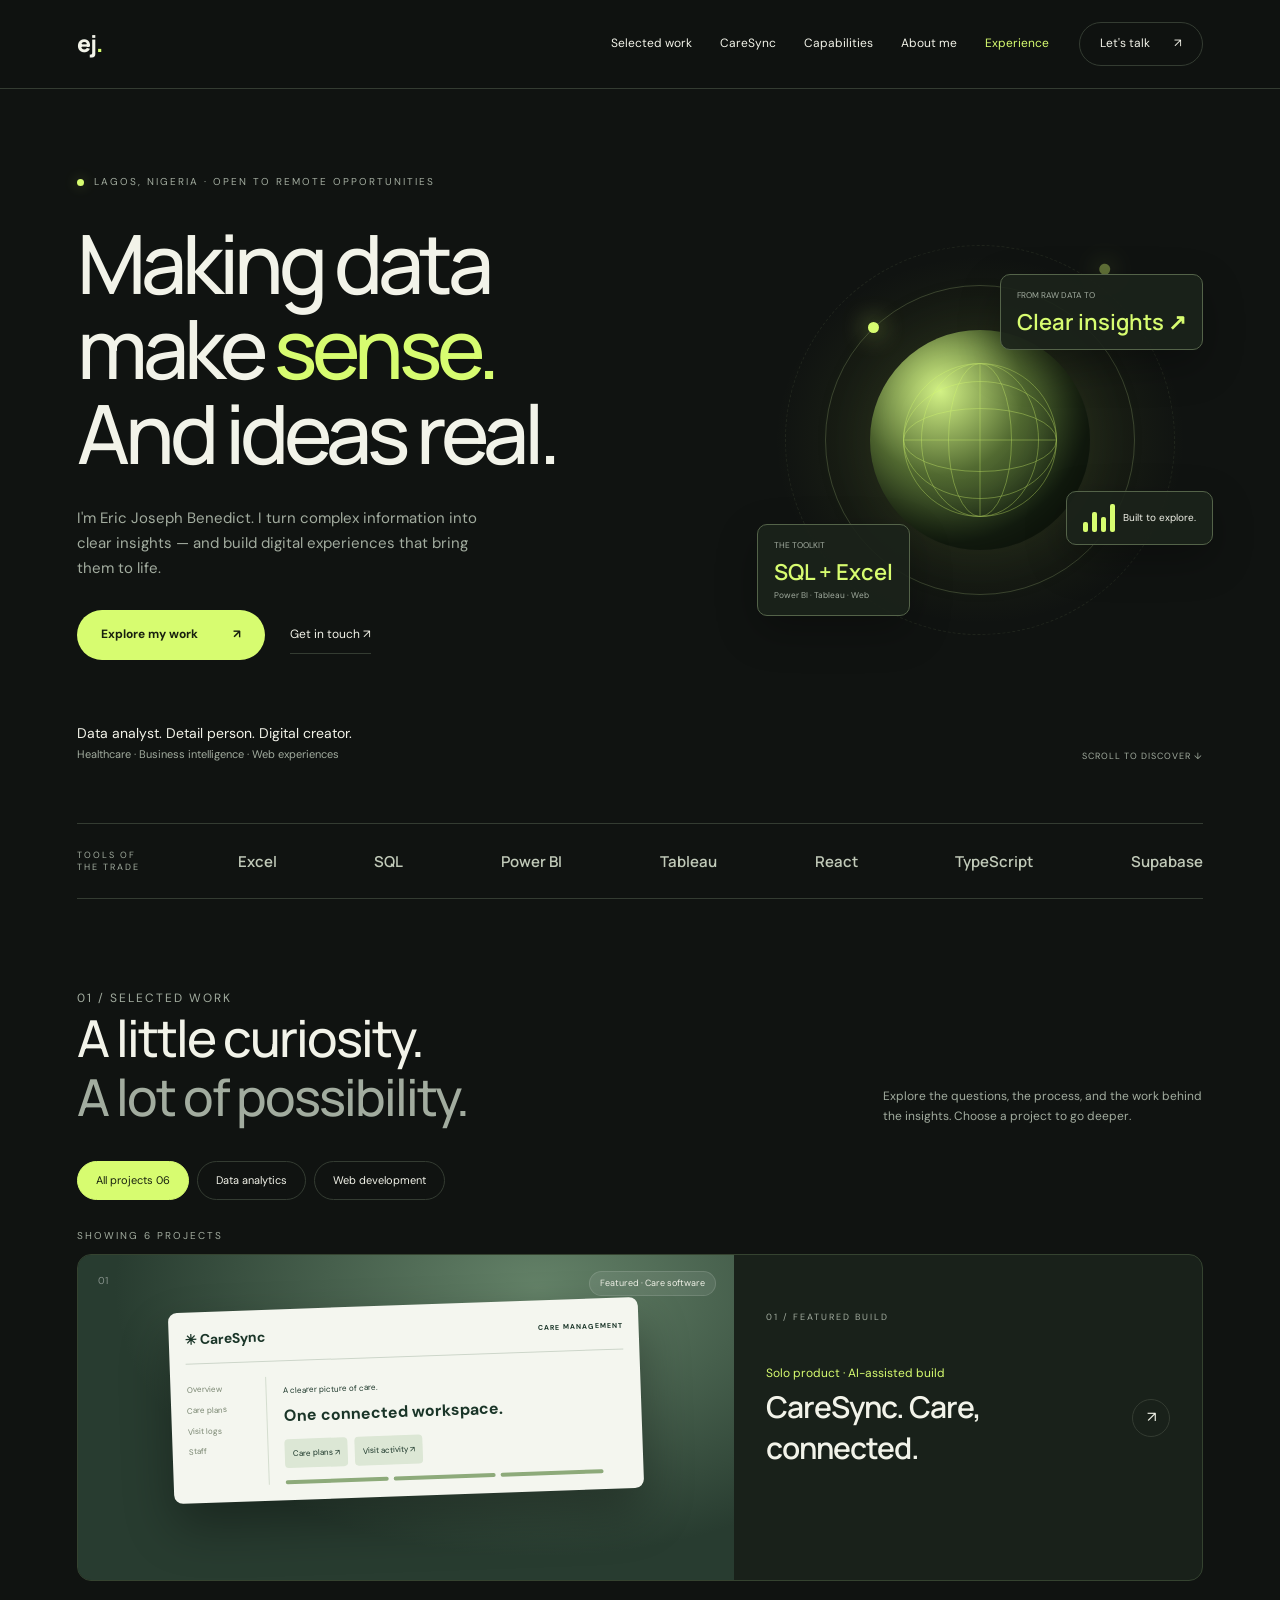
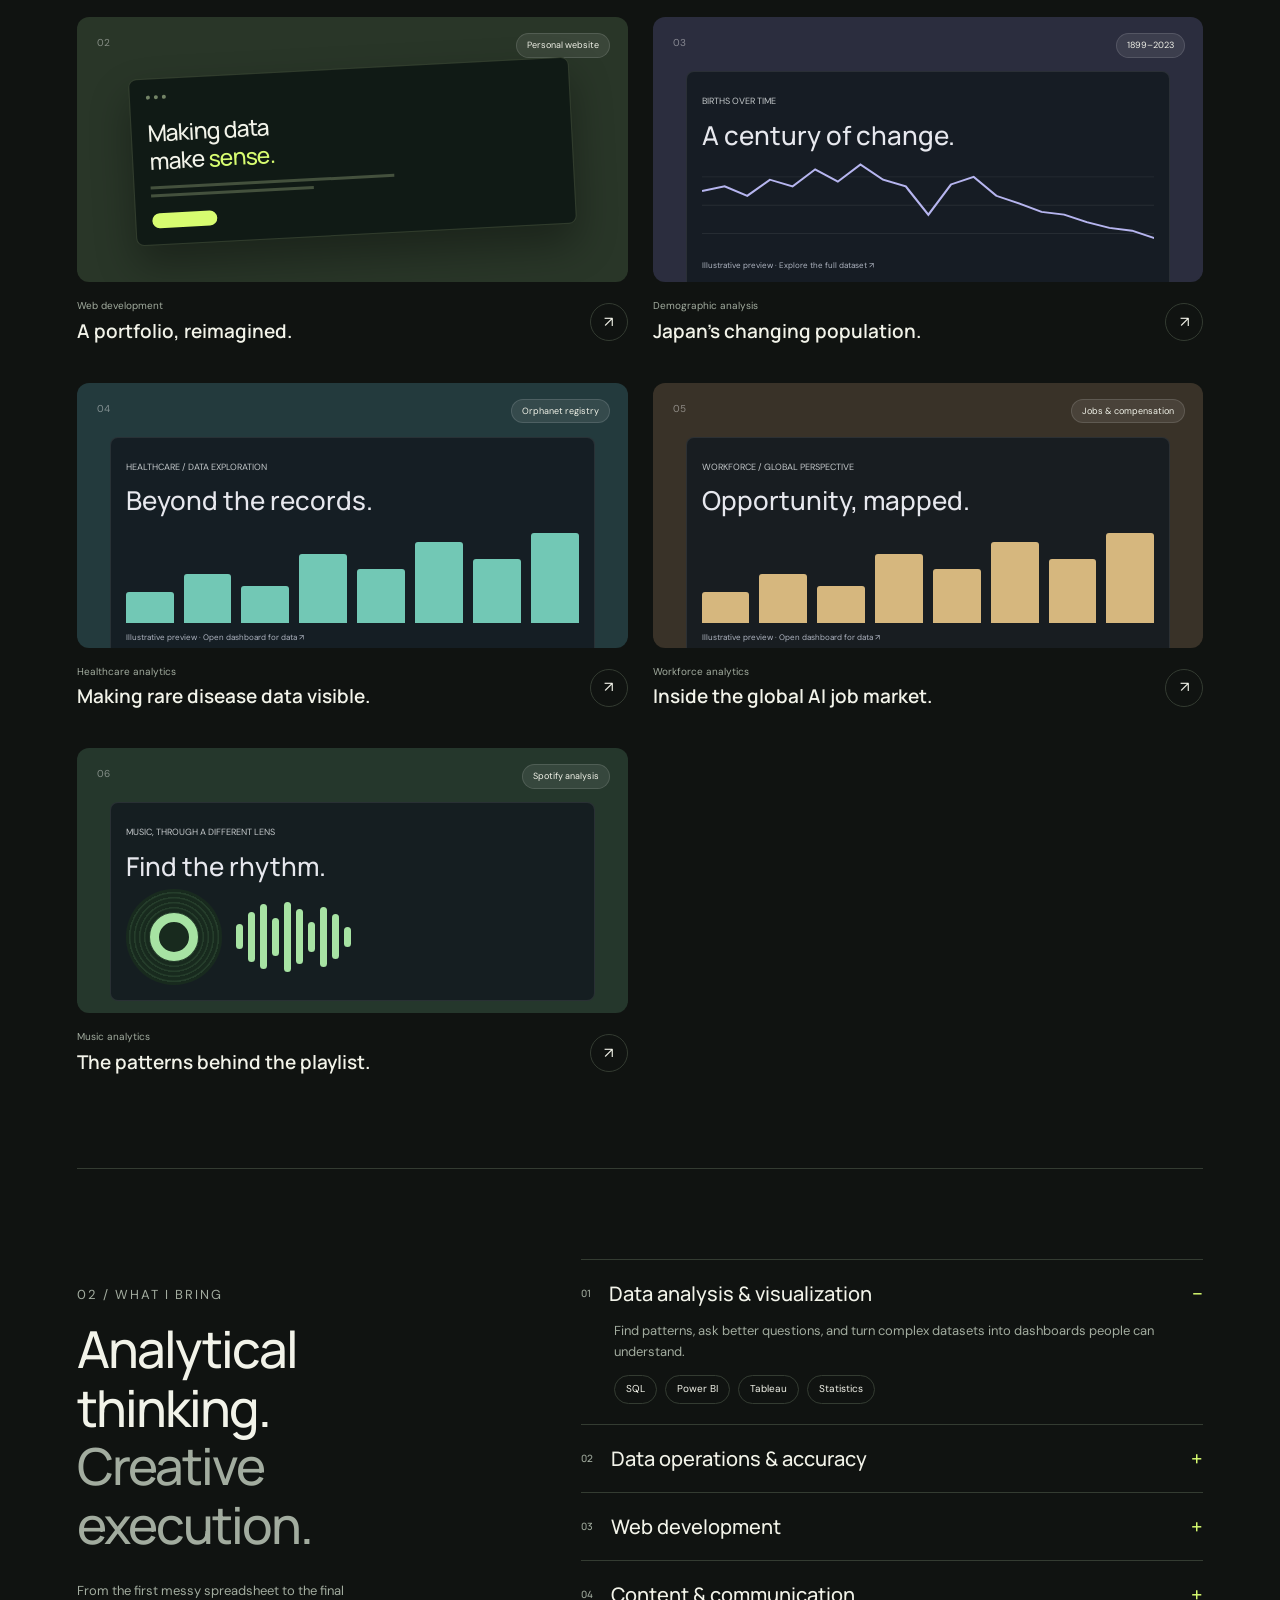
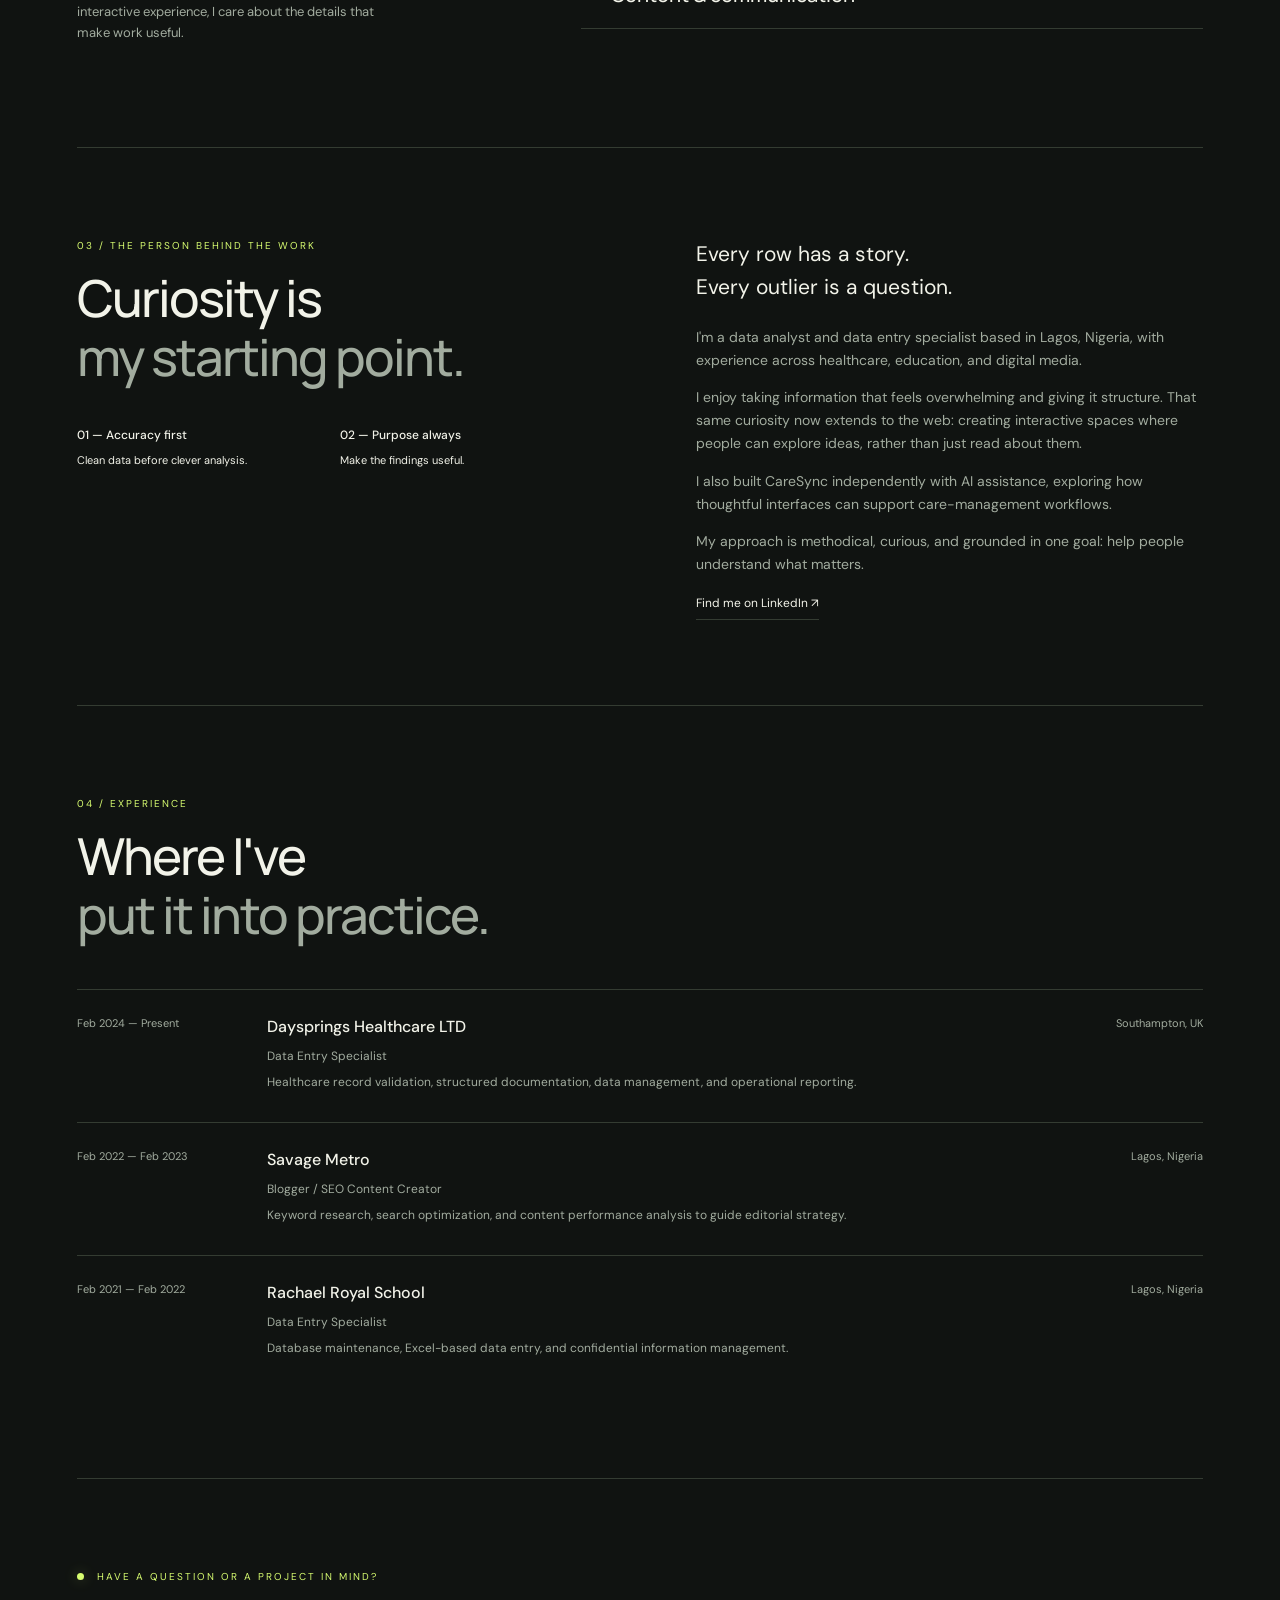
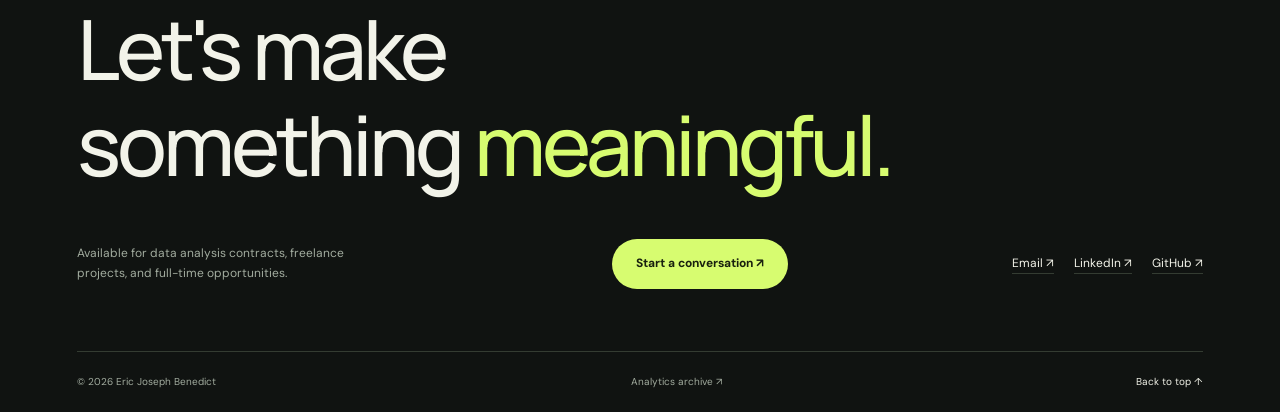
==== index.html @ 1c8a9990 "Clarify CareSync agency organization purpose and expand development skills" ====
<!doctype html>
<html lang="en"><head><meta charset="utf-8"><meta name="viewport" content="width=device-width,initial-scale=1">
<meta name="description" content="Eric Joseph Benedict — Data analyst, data entry specialist and web creator in Lagos. Explore interactive analytics projects and digital experiences.">
<meta name="theme-color" content="#101311"><title>Eric Joseph Benedict — Data & Digital Experiences</title>
<link rel="stylesheet" href="portfolio.css"></head>
<body><a class="skip" href="#main">Skip to content</a><header><nav class="wrap"><a class="brand" href="#home" aria-label="Eric Joseph home">ej<span>.</span></a><button class="menu" aria-expanded="false" aria-controls="navigation">Menu</button><div class="navlinks" id="navigation"><a href="#work">Selected work</a><a href="caresync.html">CareSync</a><a href="#skills">Capabilities</a><a href="#about">About me</a><a href="#experience">Experience</a></div><a class="pill navcontact" href="#contact">Let's talk <span>↗</span></a></nav></header>
<main id="main"><div class="wrap">
<div class="hero" id="home"><div class="eyebrow"><span class="dot"></span> Lagos, Nigeria · Open to remote opportunities</div><div class="herogrid"><div><h1>Making data<br>make <em>sense.</em><br>And ideas real.</h1><p class="intro">I'm Eric Joseph Benedict. I turn complex information into clear insights — and build digital experiences that bring them to life.</p><div class="actions"><a class="primary" href="#work">Explore my work <span>↗</span></a><a class="textlink" href="#contact">Get in touch ↗</a></div></div><div class="visual" role="img" aria-label="An orbiting data globe surrounded by analytics and web development cards"><div class="orbit"></div><div class="orbit two"></div><div class="orb"><svg viewBox="0 0 200 200" fill="none" stroke="#d7fc70" stroke-width=".6"><ellipse cx="100" cy="100" rx="85" ry="35"/><ellipse cx="100" cy="100" rx="85" ry="65"/><ellipse cx="100" cy="100" rx="35" ry="85"/><ellipse cx="100" cy="100" rx="65" ry="85"/><circle cx="100" cy="100" r="85"/><path d="M15 100h170M100 15v170"/></svg></div><div class="float one"><small>FROM RAW DATA TO</small><strong>Clear insights ↗</strong></div><div class="float two"><small>THE TOOLKIT</small><strong>SQL + Excel</strong><small>Power BI · Tableau · Web</small></div><div class="float three"><div class="spark"><i style="height:10px"></i><i style="height:20px"></i><i style="height:15px"></i><i style="height:28px"></i></div>Built to explore.</div></div></div><div class="herobottom"><div><span class="person">Data analyst. Detail person. Digital creator.</span>Healthcare · Business intelligence · Web experiences</div><a class="scrollcue" href="#work">Scroll to discover ↓</a></div></div>
<div class="toolstrip"><small>TOOLS OF<br>THE TRADE</small><span>Excel</span><span>SQL</span><span>Power BI</span><span>Tableau</span><span>React</span><span>TypeScript</span><span>Supabase</span></div>
<section id="work"><div class="sectionhead"><div><p class="label">01 / Selected work</p><h2>A little curiosity.<br><span>A lot of possibility.</span></h2></div><p>Explore the questions, the process, and the work behind the insights. Choose a project to go deeper.</p></div><div class="filters" role="group" aria-label="Filter projects"><button class="filter" aria-pressed="true" data-filter="all">All projects <span>06</span></button><button class="filter" aria-pressed="false" data-filter="analytics">Data analytics</button><button class="filter" aria-pressed="false" data-filter="web">Web development</button></div><p id="resultcount" class="eyebrow" aria-live="polite">Showing 6 projects</p><div class="projects" id="projects"></div></section>
<section id="skills"><div class="skillsgrid"><div class="skillsintro"><p class="label">02 / What I bring</p><h2>Analytical thinking.<br><span>Creative execution.</span></h2><p>From the first messy spreadsheet to the final interactive experience, I care about the details that make work useful.</p></div><div class="skillslist"><details open><summary><span class="num">01</span> Data analysis & visualization</summary><p>Find patterns, ask better questions, and turn complex datasets into dashboards people can understand.</p><div class="tags"><span>SQL</span><span>Power BI</span><span>Tableau</span><span>Statistics</span></div></details><details><summary><span class="num">02</span> Data operations & accuracy</summary><p>Structured data entry, cleaning, validation, and documentation for reliable reporting and easier retrieval.</p><div class="tags"><span>Excel</span><span>Pivot tables</span><span>Data validation</span><span>Healthcare records</span></div></details><details><summary><span class="num">03</span> Web development</summary><p>Build responsive interfaces and multi-page web experiences. CareSync is a website I built independently with AI assistance to help care agencies organize their operations. Its source demonstrates React and TypeScript interfaces, reusable components, application routing, Supabase integration, authentication, and forms.</p><div class="tags"><span>HTML</span><span>CSS</span><span>JavaScript</span><span>GitHub</span><span>Responsive design</span><span>React</span><span>TypeScript</span><span>Tailwind CSS</span><span>Supabase integration</span><span>Authentication</span><span>React Router</span><span>shadcn/ui</span><span>Forms & validation</span><span>Vite</span><span>AI-assisted development</span></div></details><details><summary><span class="num">04</span> Content & communication</summary><p>Explain findings clearly, organize reports, and use search and content performance data to inform editorial decisions.</p><div class="tags"><span>Report writing</span><span>SEO</span><span>Content analytics</span></div></details></div></div></section>
<section id="about"><div class="aboutgrid"><div><p class="label">03 / The person behind the work</p><h2>Curiosity is<br><span>my starting point.</span></h2><div class="values"><div><b>01 — Accuracy first</b><p>Clean data before clever analysis.</p></div><div><b>02 — Purpose always</b><p>Make the findings useful.</p></div></div></div><div class="aboutcopy"><p>Every row has a story.<br>Every outlier is a question.</p><p>I'm a data analyst and data entry specialist based in Lagos, Nigeria, with experience across healthcare, education, and digital media.</p><p>I enjoy taking information that feels overwhelming and giving it structure. That same curiosity now extends to the web: creating interactive spaces where people can explore ideas, rather than just read about them.</p><p>I also built CareSync independently with AI assistance, exploring how thoughtful interfaces can support care-management workflows.</p><p>My approach is methodical, curious, and grounded in one goal: help people understand what matters.</p><a class="textlink" href="https://linkedin.com/in/eric-joseph-190482276/" target="_blank" rel="noopener noreferrer">Find me on LinkedIn ↗</a></div></div></section>
<section id="experience"><p class="label">04 / Experience</p><h2>Where I've<br><span>put it into practice.</span></h2><div class="timeline"><article class="job"><time>Feb 2024 — Present</time><div><h3>Daysprings Healthcare LTD</h3><p>Data Entry Specialist</p><p>Healthcare record validation, structured documentation, data management, and operational reporting.</p></div><small>Southampton, UK</small></article><article class="job"><time>Feb 2022 — Feb 2023</time><div><h3>Savage Metro</h3><p>Blogger / SEO Content Creator</p><p>Keyword research, search optimization, and content performance analysis to guide editorial strategy.</p></div><small>Lagos, Nigeria</small></article><article class="job"><time>Feb 2021 — Feb 2022</time><div><h3>Rachael Royal School</h3><p>Data Entry Specialist</p><p>Database maintenance, Excel-based data entry, and confidential information management.</p></div><small>Lagos, Nigeria</small></article></div></section>
<div class="contact" id="contact"><p class="label"><span class="dot" style="display:inline-block;margin-right:8px"></span> Have a question or a project in mind?</p><h2>Let's make<br>something <em>meaningful.</em></h2><div class="contactrow"><p>Available for data analysis contracts, freelance projects, and full-time opportunities.</p><a class="primary" href="mailto:josephkings007@gmail.com">Start a conversation ↗</a><div class="contactlinks"><a href="mailto:josephkings007@gmail.com">Email ↗</a><a href="https://linkedin.com/in/eric-joseph-190482276/" target="_blank" rel="noopener noreferrer">LinkedIn ↗</a><a href="https://github.com/josephkings007-web/Ericjosephportfolioweb" target="_blank" rel="noopener noreferrer">GitHub ↗</a></div></div></div>
<footer><span>© <span id="year">2026</span> Eric Joseph Benedict</span><a href="analytics-archive.html#projects">Analytics archive ↗</a><a class="backtotop" href="#home">Back to top ↑</a></footer></div></main>
<dialog id="case" aria-labelledby="casetitle"><button class="close" aria-label="Close project">×</button><p class="label" id="casecategory"></p><h2 id="casetitle"></h2><p id="casesummary"></p><h3>The question</h3><p id="casequestion"></p><h3>The approach</h3><p id="caseapproach"></p><h3>What to explore</h3><p id="caseinsight"></p><div class="tags" id="casetags" style="padding-left:0"></div><div class="dialogactions"><a class="primary" id="caselink">Explore project ↗</a><button class="pill" id="dismiss" style="background:transparent">Back to projects</button></div></dialog>
<script>
const projects=[
{"id":"caresync","title":"CareSync. Care, connected.","category":"Solo product · AI-assisted build","type":"web","theme":"care","label":"Featured · Care software","url":"caresync.html","tags":["React","TypeScript","Tailwind CSS","Supabase","React Router","AI-assisted development"],"summary":"A website I built independently with AI assistance to help care agencies organize staff, care plans, visits, and records in one place.","question":"How can care agencies organize their daily operations in one clear, connected website?","approach":"Solo ownership of the project, using AI assistance during development. The reviewed app source uses React, TypeScript, Tailwind CSS, Supabase, and routed pages for patients, care plans, visits, staff, incidents, and mileage.","insight":"Explore the dedicated case study for the product idea, interactive workflow illustrations, my role, and the technical skills demonstrated."},
{id:'portfolio',title:'A portfolio, reimagined.',category:'Web development',type:'web',theme:'web',label:'Personal website',url:'https://ericjosephbenedict.com.ng/',tags:['HTML','CSS','JavaScript','GitHub'],summary:'My personal portfolio, designed as an interactive home for data projects and digital work.',question:'How can a portfolio communicate analytical skills while demonstrating the ability to build for the web?',approach:'A responsive interface, filterable project collection, accessible project dialogs, and dedicated analytics pages. Built with native HTML, CSS, and JavaScript.',insight:'Explore the project filters, expandable capabilities, mobile navigation, and the full dashboards linked from each analytics project.'},
{id:'japan',title:"Japan's changing population.",category:'Demographic analysis',type:'analytics',theme:'japan',label:'1899–2023',url:'japanbirthanalysis.html',tags:['Time series','Demographics','Data visualization'],summary:"An exploration of Japan's birth trends across more than a century.",question:'What does a long-term view reveal about the shift from baby booms to declining births?',approach:'Examine historical births, fertility rates, and demographic indicators alongside important historical events.',insight:'Open the original dashboard to explore the long-term patterns and the analysis behind them.'},
{id:'rare',title:'Making rare disease data visible.',category:'Healthcare analytics',type:'analytics',theme:'rare',label:'Orphanet registry',url:'rare_diseases_dashboard.html',tags:['Data quality','Healthcare','Exploratory analysis'],summary:'An investigation of rare disease records and the gaps that affect their usefulness.',question:'How are diseases classified, and where do missing data fields limit the picture?',approach:'Explore inheritance, age of onset, body system classification, and completeness across the existing Orphanet analysis.',insight:'Explore the original dashboard for disease distributions, registry coverage, and data quality findings.'},
{id:'ai',title:'Inside the global AI job market.',category:'Workforce analytics',type:'analytics',theme:'ai',label:'Jobs & compensation',url:'global_ai_jobs_dashboard.html',tags:['Salary analysis','Workforce','Interactive dashboard'],summary:'A look at the relationships between roles, geography, experience, and compensation.',question:'Which factors shape pay and working conditions across the AI workforce?',approach:'Compare compensation and job market indicators by country, role, and experience using the existing project dashboard.',insight:'Explore geographic differences, career progression, and work-life balance in the full analysis.'},
{id:'spotify',title:'The patterns behind the playlist.',category:'Music analytics',type:'analytics',theme:'spotify',label:'Spotify analysis',url:'spotify_analysis.html',tags:['Music data','Exploratory analysis','Visualization'],summary:'An interactive music analysis project exploring the patterns in Spotify data.',question:'What can music data reveal when it becomes an interactive visual story?',approach:'Present music data in an exploratory dashboard, making comparisons and patterns easier to inspect.',insight:'Open the original Spotify analysis to explore the dataset and its visualizations.'}
];
const bars=(color)=>'<div class="barrow">'+[35,55,42,77,60,90,72,100].map(h=>'<i style="height:'+h+'%"></i>').join('')+'</div>';
function art(p){if(p.id==='caresync')return '<div class="caremini"><div class="caremininav">✳ CareSync <span>CARE MANAGEMENT</span></div><div class="careminibody"><div class="careminiside">Overview<br>Care plans<br>Visit logs<br>Staff</div><div><small>A clearer picture of care.</small><h4>One connected workspace.</h4><div class="careministats"><span>Care plans ↗</span><span>Visit activity ↗</span></div><div class="careminibars"><i></i><i></i><i></i></div></div></div></div>';if(p.id==='portfolio')return '<div class="miniwindow"><div class="windowbar"><i></i><i></i><i></i></div><div class="minititle">Making data<br>make <b>sense.</b></div><div class="miniline"></div><div class="miniline" style="width:40%"></div><div class="minibutton"></div></div>';if(p.id==='japan')return '<div class="chartbox"><small>BIRTHS OVER TIME</small><strong>A century of change.</strong><svg viewBox="0 0 400 90" preserveAspectRatio="none" aria-hidden="true"><path d="M0 20H400M0 50H400M0 80H400" stroke="#ffffff12"/><path d="M0 35L20 30L40 40L60 23L80 30L100 12L120 25L140 7L160 23L180 30L200 60L220 28L240 20L260 40L280 48L300 57L320 60L340 68L360 74L380 77L400 85" fill="none" stroke="#b6b5ef" stroke-width="2"/></svg><span class="chartnote">Illustrative preview · Explore the full dataset ↗</span></div>';if(p.id==='spotify')return '<div class="chartbox"><small>MUSIC, THROUGH A DIFFERENT LENS</small><strong>Find the rhythm.</strong><div class="spotgrid"><div class="record"></div><div class="spotbars">'+[25,50,65,38,70,55,30,60,45,20].map(h=>'<i style="height:'+h+'px"></i>').join('')+'</div></div></div>';return '<div class="chartbox"><small>'+ (p.id==='rare'?'HEALTHCARE / DATA EXPLORATION':'WORKFORCE / GLOBAL PERSPECTIVE')+'</small><strong>'+(p.id==='rare'?'Beyond the records.':'Opportunity, mapped.')+'</strong>'+bars()+'<span class="chartnote">Illustrative preview · Open dashboard for data ↗</span></div>';}
const grid=document.querySelector('#projects');
grid.innerHTML=projects.map((p,i)=>'<article class="project reveal" data-type="'+p.type+'"><div class="preview '+p.theme+'" aria-hidden="true"><span class="projectno">0'+(i+1)+'</span><span class="badge">'+p.label+'</span>'+art(p)+'</div><div class="projectmeta"><button class="cardtitle" data-project="'+p.id+'"><p>'+p.category+'</p><h3>'+p.title+'</h3></button><button class="openproject" data-project="'+p.id+'" aria-label="Read about '+p.title+'">↗</button></div></article>').join('');
document.querySelectorAll('[data-filter]').forEach(button=>button.addEventListener('click',()=>{const type=button.dataset.filter;document.querySelectorAll('[data-filter]').forEach(b=>b.setAttribute('aria-pressed',String(b===button)));let count=0;document.querySelectorAll('.project').forEach(card=>{card.hidden=type!=='all'&&card.dataset.type!==type;if(!card.hidden)count++});document.querySelector('#resultcount').textContent='Showing '+count+' project'+(count===1?'':'s');}));
const modal=document.querySelector('#case');let opener;
grid.addEventListener('click',e=>{const b=e.target.closest('[data-project]');if(!b)return;const p=projects.find(p=>p.id===b.dataset.project);opener=b;document.querySelector('#casecategory').textContent=p.category;document.querySelector('#casetitle').textContent=p.title;document.querySelector('#casesummary').textContent=p.summary;document.querySelector('#casequestion').textContent=p.question;document.querySelector('#caseapproach').textContent=p.approach;document.querySelector('#caseinsight').textContent=p.insight;document.querySelector('#casetags').replaceChildren(...p.tags.map(t=>{const s=document.createElement('span');s.textContent=t;return s}));const link=document.querySelector('#caselink');link.href=p.id==='portfolio'?'#home':p.url;link.textContent=p.id==='portfolio'?'Explore this website ↗':(p.id==='caresync'?'Explore CareSync case study ↗':'Open full dashboard ↗');modal.showModal();document.body.style.overflow='hidden';});
function closeModal(){modal.close()}document.querySelector('.close').onclick=closeModal;document.querySelector('#dismiss').onclick=closeModal;document.querySelector('#caselink').addEventListener('click',closeModal);modal.addEventListener('close',()=>{document.body.style.overflow='';opener?.focus()});modal.addEventListener('click',e=>{if(e.target===modal){const r=modal.getBoundingClientRect();if(e.clientX<r.left||e.clientX>r.right||e.clientY<r.top||e.clientY>r.bottom)closeModal()}});
const menu=document.querySelector('.menu'),navigation=document.querySelector('#navigation');menu.addEventListener('click',()=>{const open=menu.getAttribute('aria-expanded')!=='true';menu.setAttribute('aria-expanded',String(open));navigation.classList.toggle('open',open)});navigation.querySelectorAll('a').forEach(a=>a.addEventListener('click',()=>{menu.setAttribute('aria-expanded','false');navigation.classList.remove('open')}));document.addEventListener('keydown',e=>{if(e.key==='Escape'){menu.setAttribute('aria-expanded','false');navigation.classList.remove('open')}});document.querySelector('#year').textContent=new Date().getFullYear();
if('IntersectionObserver' in window){const observer=new IntersectionObserver(entries=>{entries.forEach(entry=>{if(entry.isIntersecting){document.querySelectorAll('.navlinks a').forEach(a=>{if(a.hash==='#'+entry.target.id)a.setAttribute('aria-current','location');else a.removeAttribute('aria-current')})}})},{rootMargin:'-15% 0px -65% 0px'});document.querySelectorAll('section[id]').forEach(s=>observer.observe(s))}
</script></body></html>
---- portfolio.css ----
@import url('https://fonts.googleapis.com/css2?family=DM+Sans:wght@400;500;600;700&family=Manrope:wght@400;500;600;700;800&display=swap');
:root{--bg:#101311;--panel:#191e1a;--ink:#f2f3e9;--muted:#a2ac9f;--line:#343c32;--lime:#d7fc70;--font:Manrope,Arial,sans-serif}
*{box-sizing:border-box}html{scroll-behavior:smooth;scroll-padding-top:100px}body{margin:0;background:var(--bg);color:var(--ink);font:15px/1.65 'DM Sans',Arial,sans-serif}a{color:inherit;text-decoration:none}button{font:inherit;cursor:pointer}button,a,input{outline-offset:5px}a:focus-visible,button:focus-visible{outline:2px solid var(--lime)}button{color:inherit}::selection{background:var(--lime);color:var(--bg)}.wrap{max-width:1360px;margin:auto;padding:0 6%}.skip{position:fixed;top:-80px;left:20px;z-index:99;background:var(--lime);color:#101311;padding:12px}.skip:focus{top:12px}
header{position:sticky;top:0;background:#101311ed;backdrop-filter:blur(16px);border-bottom:1px solid var(--line);z-index:10}nav{height:88px;display:flex;align-items:center;gap:30px}.brand{margin-right:auto;font-family:var(--font);font-weight:800;letter-spacing:-1px;font-size:23px}.brand span{color:var(--lime)}.navlinks{display:flex;gap:28px;font-size:12px}.navlinks a:hover,.navlinks a[aria-current]{color:var(--lime)}.pill{border:1px solid var(--line);border-radius:40px;padding:11px 20px;display:inline-flex;gap:24px;align-items:center;font-size:12px}.pill:hover{border-color:var(--lime)}.menu{display:none;background:transparent;border:1px solid var(--line);padding:8px 14px;border-radius:20px}
.hero{padding:85px 0 60px;position:relative}.eyebrow{font-size:10px;text-transform:uppercase;letter-spacing:2px;color:var(--muted);display:flex;align-items:center;gap:10px}.dot{width:7px;height:7px;background:var(--lime);border-radius:50%;box-shadow:0 0 14px #d7fc7055}.herogrid{display:grid;grid-template-columns:1.4fr 1fr;gap:5%;align-items:center;margin-top:30px}h1{font:500 clamp(56px,6.4vw,92px)/1.04 var(--font);letter-spacing:-5px;margin:0 0 30px}h1 em{color:var(--lime);font-style:normal}.intro{color:var(--muted);max-width:430px;font-size:15px}.actions{display:flex;gap:25px;align-items:center;margin-top:30px}.primary{border:0;background:var(--lime);color:#18200e;border-radius:40px;padding:15px 24px;display:inline-flex;gap:35px;align-items:center;font-size:12px;font-weight:700}.primary:hover{background:#e5ff9c;transform:translateY(-2px)}.textlink{font-size:12px;border-bottom:1px solid var(--line);padding:8px 0}.herobottom{display:flex;justify-content:space-between;align-items:end;margin-top:62px;color:var(--muted);font-size:11px}.person{color:var(--ink);font-size:14px;display:block}.scrollcue{letter-spacing:1px;text-transform:uppercase;font-size:9px}
.visual{position:relative;min-height:400px;display:grid;place-items:center;isolation:isolate}.visual:before{content:"";position:absolute;inset:0;background:radial-gradient(ellipse,#8caa4130,transparent 65%);z-index:-1}.orbit{width:310px;height:310px;border:1px solid #c8e49c35;border-radius:50%;position:absolute}.orbit:after{content:"";width:11px;height:11px;background:var(--lime);position:absolute;left:42px;top:36px;border-radius:50%;box-shadow:0 0 25px var(--lime)}.orbit.two{width:390px;height:390px;transform:rotate(80deg);border-style:dashed;opacity:.4}.orb{width:220px;height:220px;border-radius:50%;background:radial-gradient(circle at 32% 28%,#d2f185,#526a31 38%,#1c2a17 70%);box-shadow:inset -20px -20px 40px #0008,0 0 70px #9db95b15;display:grid;place-items:center;overflow:hidden}.orb svg{width:180px;opacity:.65}.float{position:absolute;border:1px solid #546349;background:#1b231ae8;padding:12px 16px;border-radius:10px;font-size:10px;box-shadow:0 15px 40px #0004}.float strong{display:block;color:var(--lime);font:600 22px var(--font);margin-top:3px}.float.one{top:34px;right:0}.float.two{bottom:24px;left:0}.float.three{bottom:95px;right:-10px;display:flex;align-items:center;gap:8px}.float small{color:var(--muted)}.spark{height:28px;display:flex;align-items:end;gap:4px}.spark i{width:5px;background:var(--lime);border-radius:2px}
.toolstrip{border-block:1px solid var(--line);display:flex;flex-wrap:wrap;align-items:center;justify-content:space-between;gap:20px;padding:25px 0;color:#c1cab9;font:600 15px var(--font)}.toolstrip small{font:9px 'DM Sans',sans-serif;letter-spacing:2px;color:var(--muted);max-width:100px}
section{padding:90px 0;border-bottom:1px solid var(--line)}.sectionhead{display:flex;align-items:end;justify-content:space-between;gap:20px;margin-bottom:35px}.label{font-size:10px;letter-spacing:2px;color:var(--lime);text-transform:uppercase;margin:0 0 15px}h2{font:500 clamp(32px,4vw,51px)/1.15 var(--font);letter-spacing:-2px;margin:0}h2 span{color:var(--muted)}.sectionhead p{max-width:320px;font-size:12px;color:var(--muted);margin-bottom:0}.filters{display:flex;gap:8px;flex-wrap:wrap;margin-bottom:28px}.filter{background:transparent;border:1px solid var(--line);border-radius:24px;padding:9px 18px;font-size:11px}.filter[aria-pressed=true]{background:var(--lime);color:#19220f;border-color:var(--lime)}.projects{display:grid;grid-template-columns:1fr 1fr;gap:36px 25px}.project[hidden]{display:none}.preview{height:265px;position:relative;border-radius:12px;overflow:hidden;padding:25px;transition:transform .35s;background:#222d23}.project:hover .preview{transform:translateY(-5px)}.preview .projectno{position:absolute;top:18px;left:20px;color:#ffffff70;font-size:10px}.preview .badge{position:absolute;top:16px;right:18px;font-size:9px;background:#ffffff15;border:1px solid #ffffff20;padding:4px 10px;border-radius:20px}.projectmeta{display:flex;justify-content:space-between;align-items:center;margin-top:16px;gap:12px}.projectmeta h3{font:600 19px var(--font);margin:3px 0}.projectmeta p{color:var(--muted);font-size:10px;margin:0}.openproject{border:1px solid var(--line);background:transparent;border-radius:50%;height:38px;width:38px;flex-shrink:0}.openproject:hover{background:var(--lime);color:#101311}.cardtitle{background:transparent;border:0;text-align:left;padding:0}.miniwindow{margin:26px auto 0;width:88%;background:#101a15;border:1px solid #72805d55;border-radius:8px;padding:16px;box-shadow:0 20px 40px #0005;transform:rotate(-3deg)}.windowbar{display:flex;gap:4px;margin-bottom:20px}.windowbar i{width:4px;height:4px;background:#738466;border-radius:50%}.minititle{font:500 23px/1.2 var(--font);letter-spacing:-1px;margin:0 0 12px}.minititle b{color:var(--lime);font-weight:500}.miniline{width:60%;height:3px;background:#44513d;margin-bottom:5px}.minibutton{background:var(--lime);width:65px;height:15px;border-radius:20px;margin-top:16px}.web{background:#293628}.japan{background:#2b2d3e}.rare{background:#233a3d}.ai{background:#393228}.spotify{background:#25372c}.chartbox{background:#131a20d9;margin:29px 8px 0;padding:15px;border:1px solid #ffffff15;border-radius:8px}.chartbox small{color:#c2c7c9;font-size:9px}.chartbox strong{display:block;font:500 26px var(--font);margin:5px 0;color:#e7e8ee}.chartbox svg{width:100%;height:85px}.chartnote{font-size:8px;color:#aeb4c0}.barrow{display:flex;gap:10px;align-items:end;height:90px;margin-top:15px}.barrow i{background:#a7b8ff;width:100%;border-radius:3px 3px 0 0}.rare .barrow i{background:#72c8b5}.ai .barrow i{background:#d6b77e}.spotgrid{display:flex;gap:14px;align-items:center}.record{width:96px;height:96px;border-radius:50%;background:repeating-radial-gradient(#182a1e 0 3px,#253d2b 4px 5px);display:grid;place-items:center;flex-shrink:0}.record:after{content:"";width:30px;height:30px;border:9px solid #a7e3a3;border-radius:50%;background:#182a1e}.spotbars{display:flex;gap:5px;height:70px;align-items:center}.spotbars i{width:7px;background:#a7e3a3;border-radius:4px}
.skillsgrid{display:grid;grid-template-columns:1fr 1.5fr;gap:8%}.skillsintro p{color:var(--muted);font-size:13px;max-width:320px;margin-top:25px}.skillslist details{border-bottom:1px solid var(--line);padding:20px 0}.skillslist details:first-child{border-top:1px solid var(--line)}summary{cursor:pointer;list-style:none;display:flex;align-items:center;gap:18px;font:500 20px var(--font)}summary::-webkit-details-marker{display:none}summary .num{font-size:10px;color:var(--muted)}summary:after{content:"+";margin-left:auto;color:var(--lime)}details[open] summary:after{content:"−"}.skillslist p{color:var(--muted);font-size:13px;padding-left:33px}.tags{display:flex;flex-wrap:wrap;gap:8px;padding-left:33px}.tags span{font-size:10px;border:1px solid var(--line);border-radius:20px;padding:5px 11px}
.aboutgrid{display:grid;grid-template-columns:1fr 1fr;gap:10%}.aboutcopy p{color:var(--muted);font-size:14px}.aboutcopy p:first-child{font-size:21px;color:var(--ink);line-height:1.6;margin-top:0}.values{display:grid;grid-template-columns:1fr 1fr;gap:20px;margin-top:35px}.values b{font-size:12px;font-weight:500}.values p{font-size:11px;margin-top:5px}.timeline{margin-top:45px} .job{display:grid;grid-template-columns:170px 1fr auto;gap:20px;padding:24px 0;border-top:1px solid var(--line)}.job time,.job small{font-size:11px;color:var(--muted)}.job h3{font-size:16px;font-weight:500;margin:0}.job p{font-size:12px;color:var(--muted);margin:6px 0}.contact{padding:90px 0 55px}.contact h2{font-size:clamp(45px,6.5vw,85px);max-width:900px;letter-spacing:-4px}.contact h2 em{color:var(--lime);font-style:normal}.contactrow{display:flex;justify-content:space-between;align-items:center;margin-top:40px;gap:25px;flex-wrap:wrap}.contactrow p{font-size:12px;color:var(--muted);max-width:310px}.contactlinks{display:flex;gap:20px;font-size:12px}.contactlinks a{border-bottom:1px solid var(--line)}footer{border-top:1px solid var(--line);padding:22px 0;display:flex;justify-content:space-between;font-size:10px;color:var(--muted)}.backtotop{color:var(--ink)}dialog{background:#191e1a;color:var(--ink);border:1px solid var(--line);border-radius:18px;max-width:700px;width:calc(100% - 32px);padding:40px;max-height:85vh;overflow:auto}dialog::backdrop{background:#000b;backdrop-filter:blur(8px)}.close{float:right;background:transparent;border:1px solid var(--line);border-radius:50%;width:34px;height:34px}dialog h2{font-size:34px;margin-top:25px}dialog p{color:var(--muted)}dialog h3{font-size:13px;color:var(--lime);margin-top:25px}.dialogactions{display:flex;gap:20px;align-items:center;flex-wrap:wrap;margin-top:30px}.reveal{animation:appear .6s ease-out both}@keyframes appear{from{opacity:0;transform:translateY(18px)}to{opacity:1;transform:none}}
@media(min-width:1000px){.visual{animation:appear 1s ease-out}.orbit{animation:spin 40s linear infinite}.orbit.two{animation-direction:reverse;animation-duration:60s}@keyframes spin{to{transform:rotate(360deg)}}}
@media(max-width:900px){h1{letter-spacing:-3px}.visual{transform:scale(.85);margin-inline:-30px}.navlinks{gap:15px}.navlinks a{font-size:10px}.job{grid-template-columns:140px 1fr}.job small{display:none}.skillsgrid{gap:5%}.contact h2{letter-spacing:-2px}}
@media(max-width:650px){.wrap{padding:0 6%}nav{height:72px;gap:14px}.menu{display:block}.navcontact{display:none}.navlinks{display:none;position:absolute;top:72px;left:0;right:0;background:#191e1a;border-bottom:1px solid var(--line);padding:25px 6%;flex-direction:column}.navlinks.open{display:flex}.navlinks a{font-size:14px}.hero{padding-top:45px}.herogrid{grid-template-columns:1fr}.visual{min-height:340px;transform:scale(.85);margin:15px 0 -15px}.float.one{right:5px}.float.three{right:0}h1{font-size:58px;letter-spacing:-3px}.intro{font-size:14px}.herobottom{margin-top:25px}.scrollcue{display:none}.toolstrip{justify-content:flex-start;gap:20px;font-size:13px}.toolstrip small{width:100%;max-width:none}section{padding:60px 0}.sectionhead{display:block}.sectionhead p{margin-top:20px}.projects,.skillsgrid,.aboutgrid{grid-template-columns:1fr}.preview{height:250px}.skillslist{margin-top:30px}.aboutcopy{margin-top:30px}.job{grid-template-columns:1fr;gap:8px}.contact{padding:60px 0 40px}.contact h2{font-size:49px}.contactlinks{flex-wrap:wrap}footer{font-size:9px;gap:15px}dialog{padding:25px}.hero .eyebrow{font-size:8px;letter-spacing:1.5px}}
@media(prefers-reduced-motion:reduce){*,*:before,*:after{animation:none!important;transition:none!important;scroll-behavior:auto!important}}

.care{background:radial-gradient(ellipse at 70% 10%,#648268,#283c30 65%)}.caremini{background:#f4f6ef;color:#1a3528;border-radius:9px;margin:25px auto 0;max-width:470px;transform:rotate(-2deg);box-shadow:0 24px 50px #0005;padding:16px}.caremininav{font-weight:700;font-size:14px;border-bottom:1px solid #cdd6ca;padding-bottom:12px}.caremininav span{float:right;font-size:7px;letter-spacing:1px;margin-top:6px}.careminibody{display:grid;grid-template-columns:80px 1fr;gap:16px;margin-top:15px}.careminiside{font-size:8px;line-height:2.6;color:#788570;border-right:1px solid #d4ddcf}.careminibody small{font-size:8px}.careminibody h4{font-size:16px;line-height:1.2;margin:5px 0 14px}.careministats{display:flex;gap:7px;font-size:8px}.careministats span{background:#dce7d5;padding:8px;border-radius:4px}.careminibars{display:flex;gap:5px;margin-top:12px}.careminibars i{height:4px;background:#8daa7a;width:30%;border-radius:3px}.project[data-type=web]:first-child{grid-column:1/-1;display:grid;grid-template-columns:1.4fr 1fr;background:#19211a;border:1px solid #354330;border-radius:14px;overflow:hidden;align-items:center}.project[data-type=web]:first-child[hidden]{display:none}.project:first-child .preview{height:325px;border-radius:0}.project:first-child .projectmeta{padding:32px;margin:0}.project:first-child .projectmeta h3{font-size:30px;letter-spacing:-1px}.project:first-child .projectmeta p{font-size:12px;color:var(--lime)}.project:first-child .projectmeta:before{content:'01 / FEATURED BUILD';position:absolute;font-size:9px;letter-spacing:2px;color:var(--muted);transform:translateY(-100px)}.preview{transition:transform .4s,box-shadow .4s}.project:hover .preview{box-shadow:0 15px 40px #0003}.primary,.pill,.openproject{transition:background .2s,transform .2s,border-color .2s}@media(max-width:650px){.project[data-type=web]:first-child{grid-template-columns:1fr}.project:first-child .preview{height:265px}.project:first-child .projectmeta{padding:25px}.project:first-child .projectmeta:before{display:none}.project:first-child .projectmeta h3{font-size:24px}.navlinks{gap:10px}}
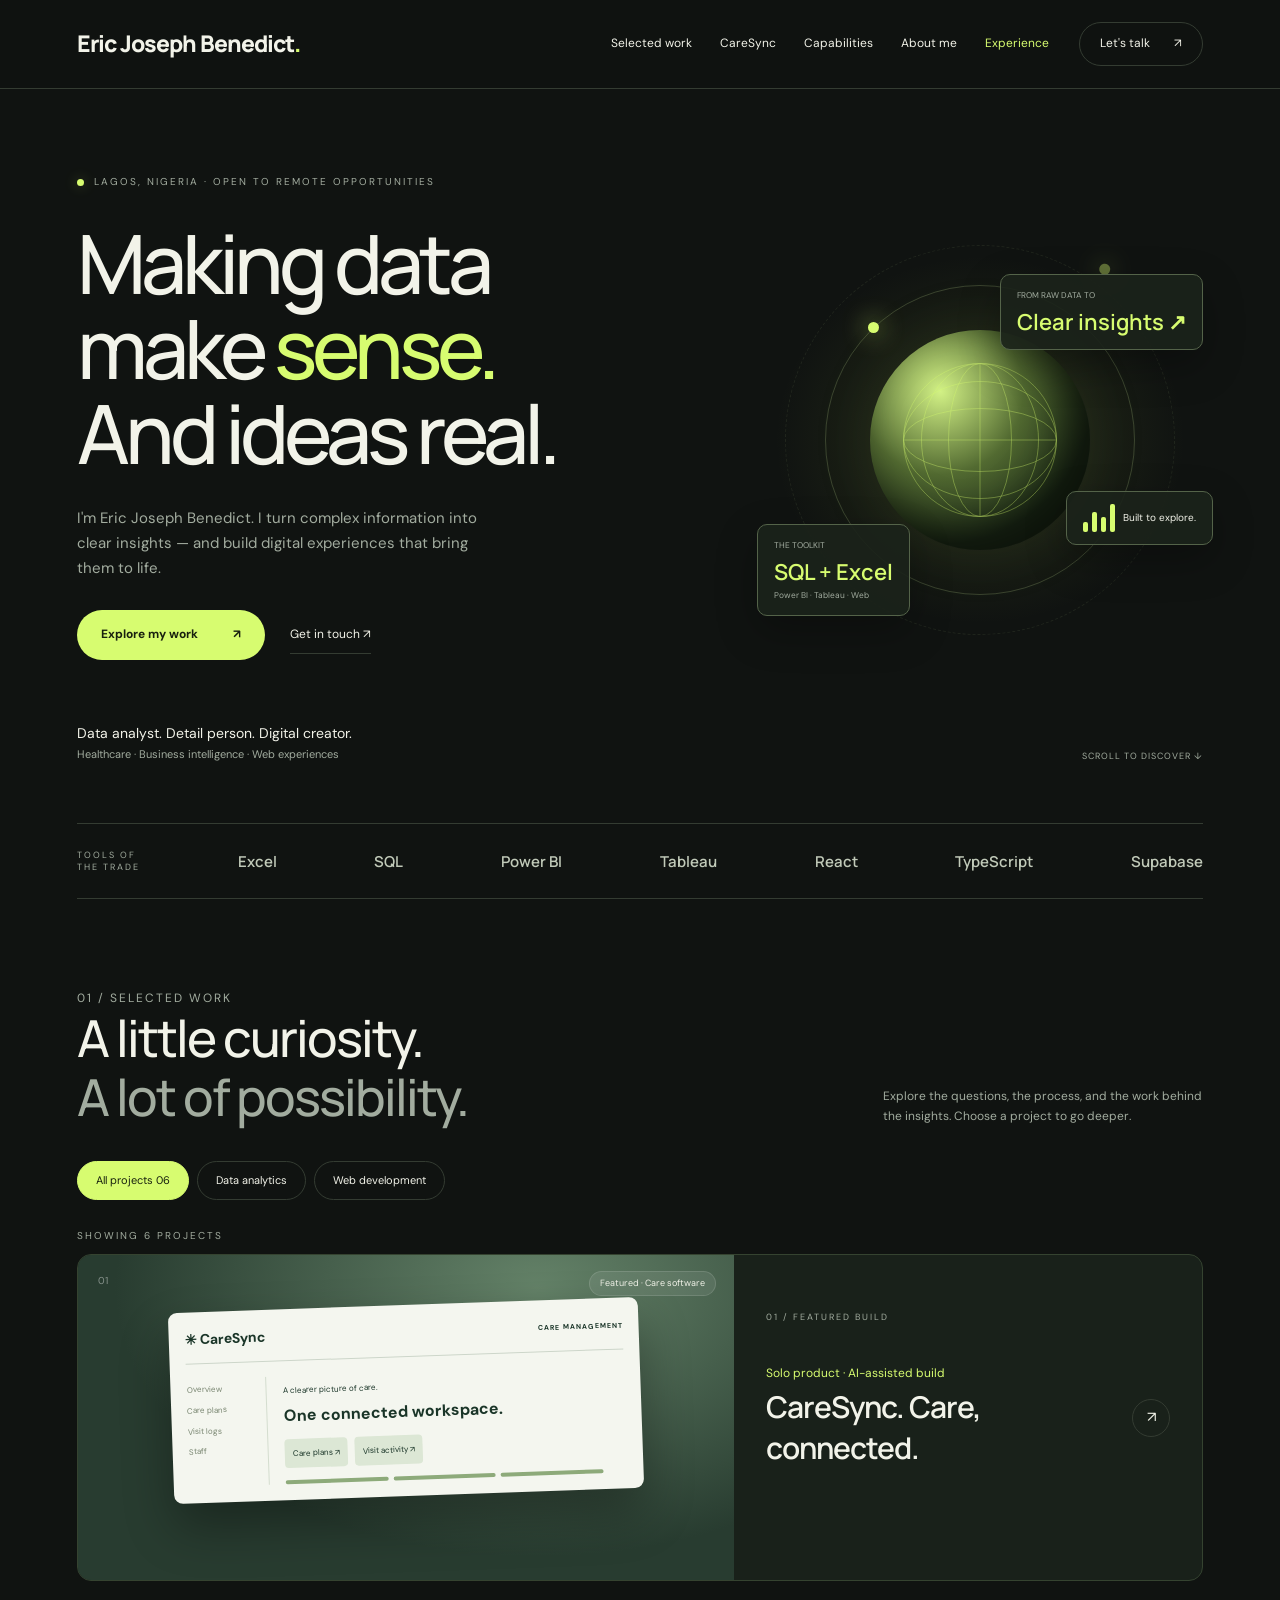
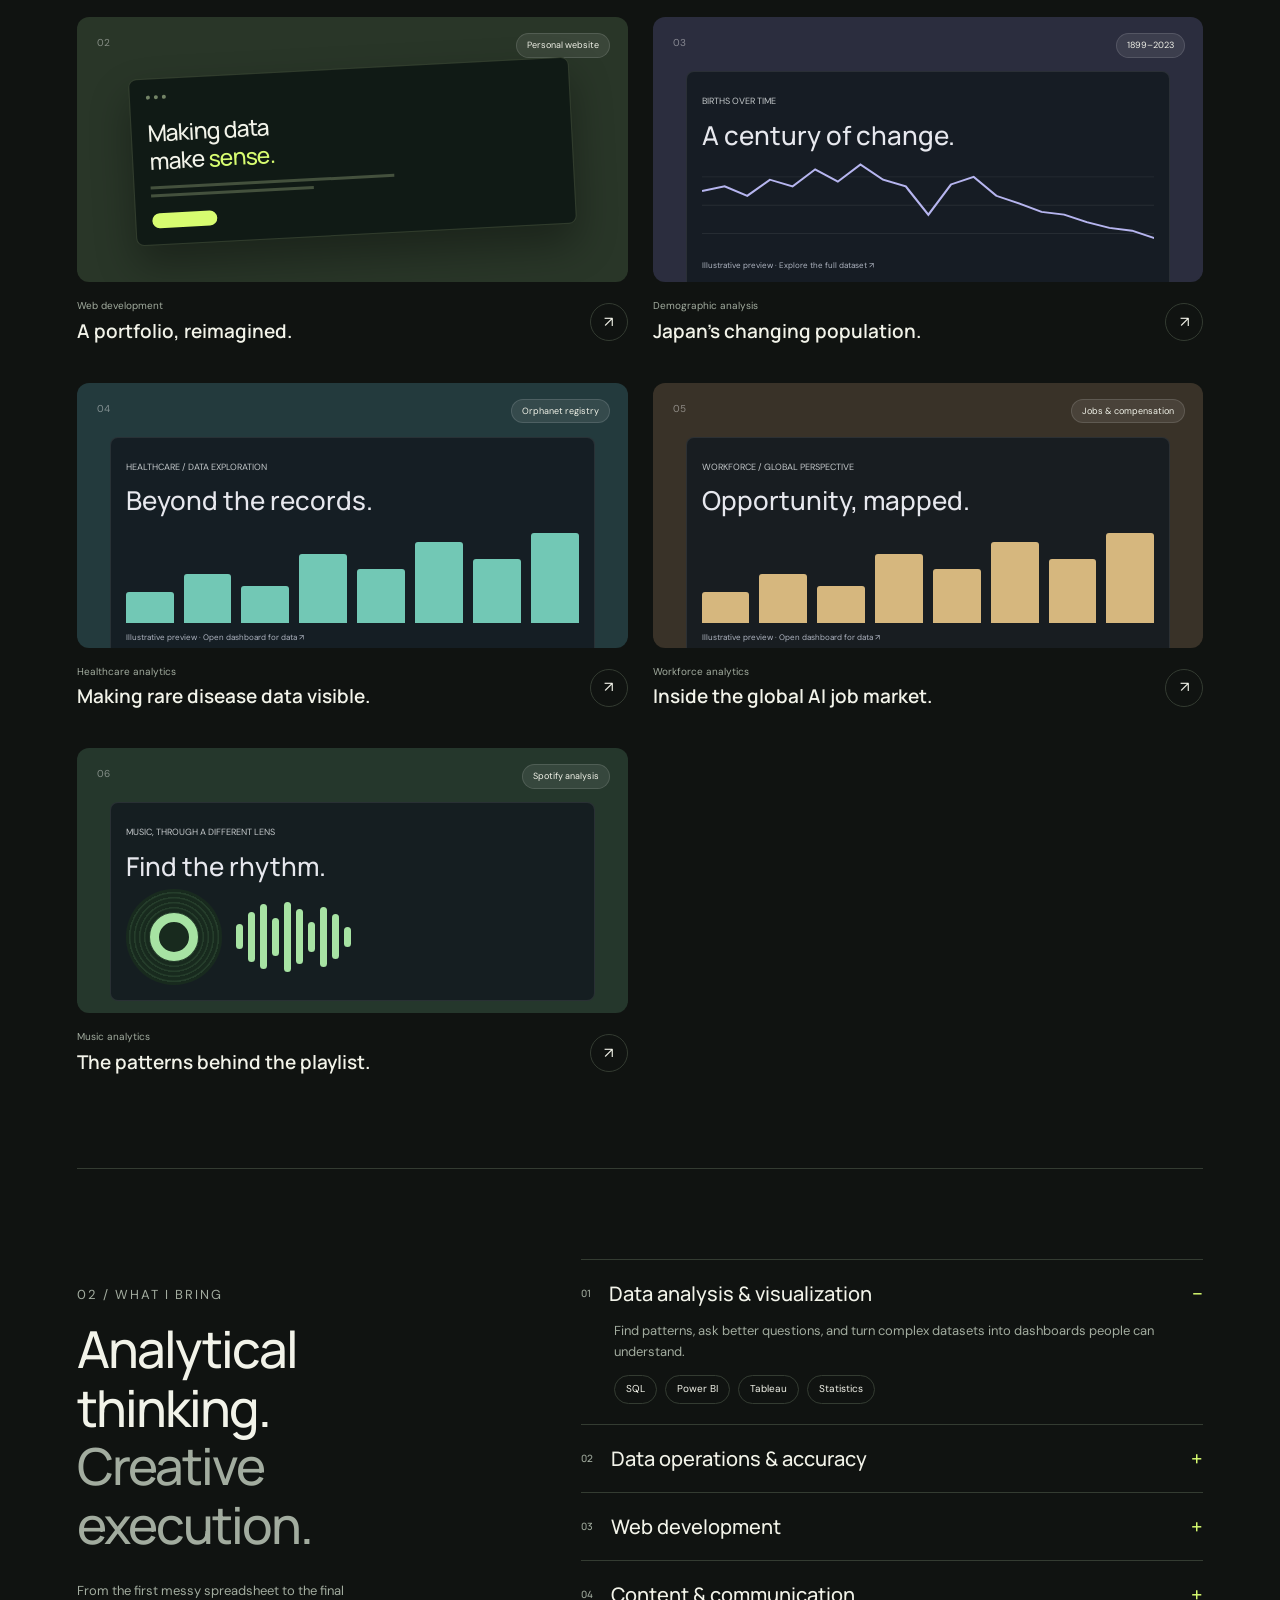
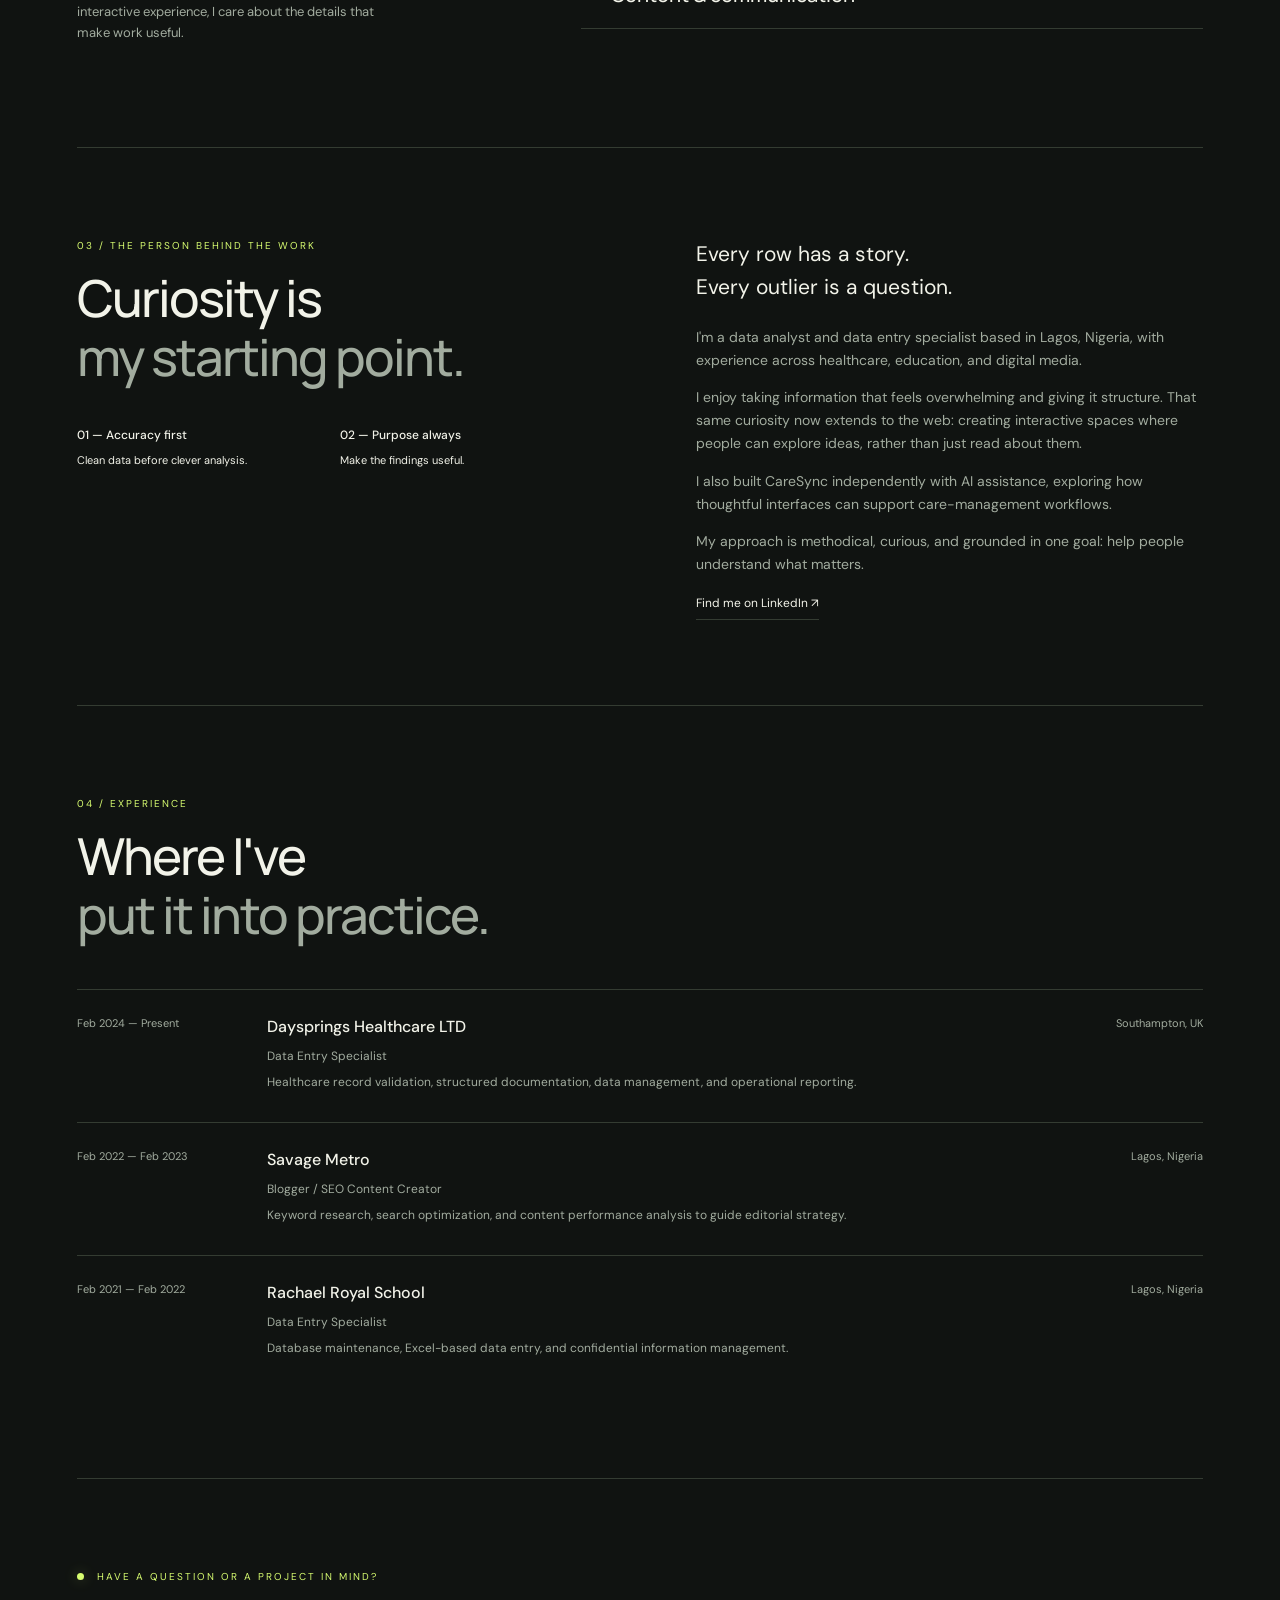
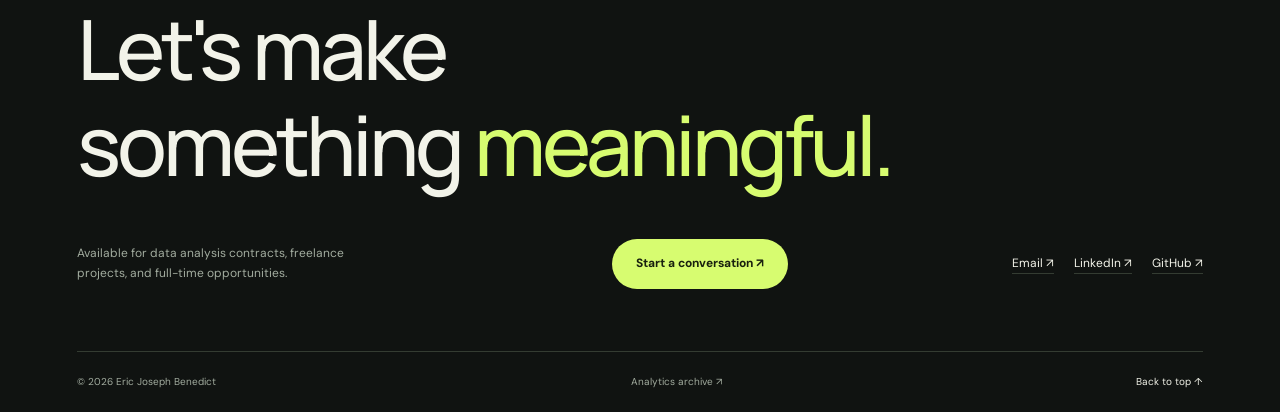
==== commit ccd13229: "Use Eric Joseph Benedict as the navigation identity" ====
--- a/index.html
+++ b/index.html
@@ -3,7 +3,7 @@
 <meta name="description" content="Eric Joseph Benedict — Data analyst, data entry specialist and web creator in Lagos. Explore interactive analytics projects and digital experiences.">
 <meta name="theme-color" content="#101311"><title>Eric Joseph Benedict — Data & Digital Experiences</title>
 <link rel="stylesheet" href="portfolio.css"></head>
-<body><a class="skip" href="#main">Skip to content</a><header><nav class="wrap"><a class="brand" href="#home" aria-label="Eric Joseph home">ej<span>.</span></a><button class="menu" aria-expanded="false" aria-controls="navigation">Menu</button><div class="navlinks" id="navigation"><a href="#work">Selected work</a><a href="caresync.html">CareSync</a><a href="#skills">Capabilities</a><a href="#about">About me</a><a href="#experience">Experience</a></div><a class="pill navcontact" href="#contact">Let's talk <span>↗</span></a></nav></header>
+<body><a class="skip" href="#main">Skip to content</a><header><nav class="wrap"><a class="brand" href="#home" aria-label="Eric Joseph Benedict home">Eric Joseph Benedict<span>.</span></a><button class="menu" aria-expanded="false" aria-controls="navigation">Menu</button><div class="navlinks" id="navigation"><a href="#work">Selected work</a><a href="caresync.html">CareSync</a><a href="#skills">Capabilities</a><a href="#about">About me</a><a href="#experience">Experience</a></div><a class="pill navcontact" href="#contact">Let's talk <span>↗</span></a></nav></header>
 <main id="main"><div class="wrap">
 <div class="hero" id="home"><div class="eyebrow"><span class="dot"></span> Lagos, Nigeria · Open to remote opportunities</div><div class="herogrid"><div><h1>Making data<br>make <em>sense.</em><br>And ideas real.</h1><p class="intro">I'm Eric Joseph Benedict. I turn complex information into clear insights — and build digital experiences that bring them to life.</p><div class="actions"><a class="primary" href="#work">Explore my work <span>↗</span></a><a class="textlink" href="#contact">Get in touch ↗</a></div></div><div class="visual" role="img" aria-label="An orbiting data globe surrounded by analytics and web development cards"><div class="orbit"></div><div class="orbit two"></div><div class="orb"><svg viewBox="0 0 200 200" fill="none" stroke="#d7fc70" stroke-width=".6"><ellipse cx="100" cy="100" rx="85" ry="35"/><ellipse cx="100" cy="100" rx="85" ry="65"/><ellipse cx="100" cy="100" rx="35" ry="85"/><ellipse cx="100" cy="100" rx="65" ry="85"/><circle cx="100" cy="100" r="85"/><path d="M15 100h170M100 15v170"/></svg></div><div class="float one"><small>FROM RAW DATA TO</small><strong>Clear insights ↗</strong></div><div class="float two"><small>THE TOOLKIT</small><strong>SQL + Excel</strong><small>Power BI · Tableau · Web</small></div><div class="float three"><div class="spark"><i style="height:10px"></i><i style="height:20px"></i><i style="height:15px"></i><i style="height:28px"></i></div>Built to explore.</div></div></div><div class="herobottom"><div><span class="person">Data analyst. Detail person. Digital creator.</span>Healthcare · Business intelligence · Web experiences</div><a class="scrollcue" href="#work">Scroll to discover ↓</a></div></div>
 <div class="toolstrip"><small>TOOLS OF<br>THE TRADE</small><span>Excel</span><span>SQL</span><span>Power BI</span><span>Tableau</span><span>React</span><span>TypeScript</span><span>Supabase</span></div>
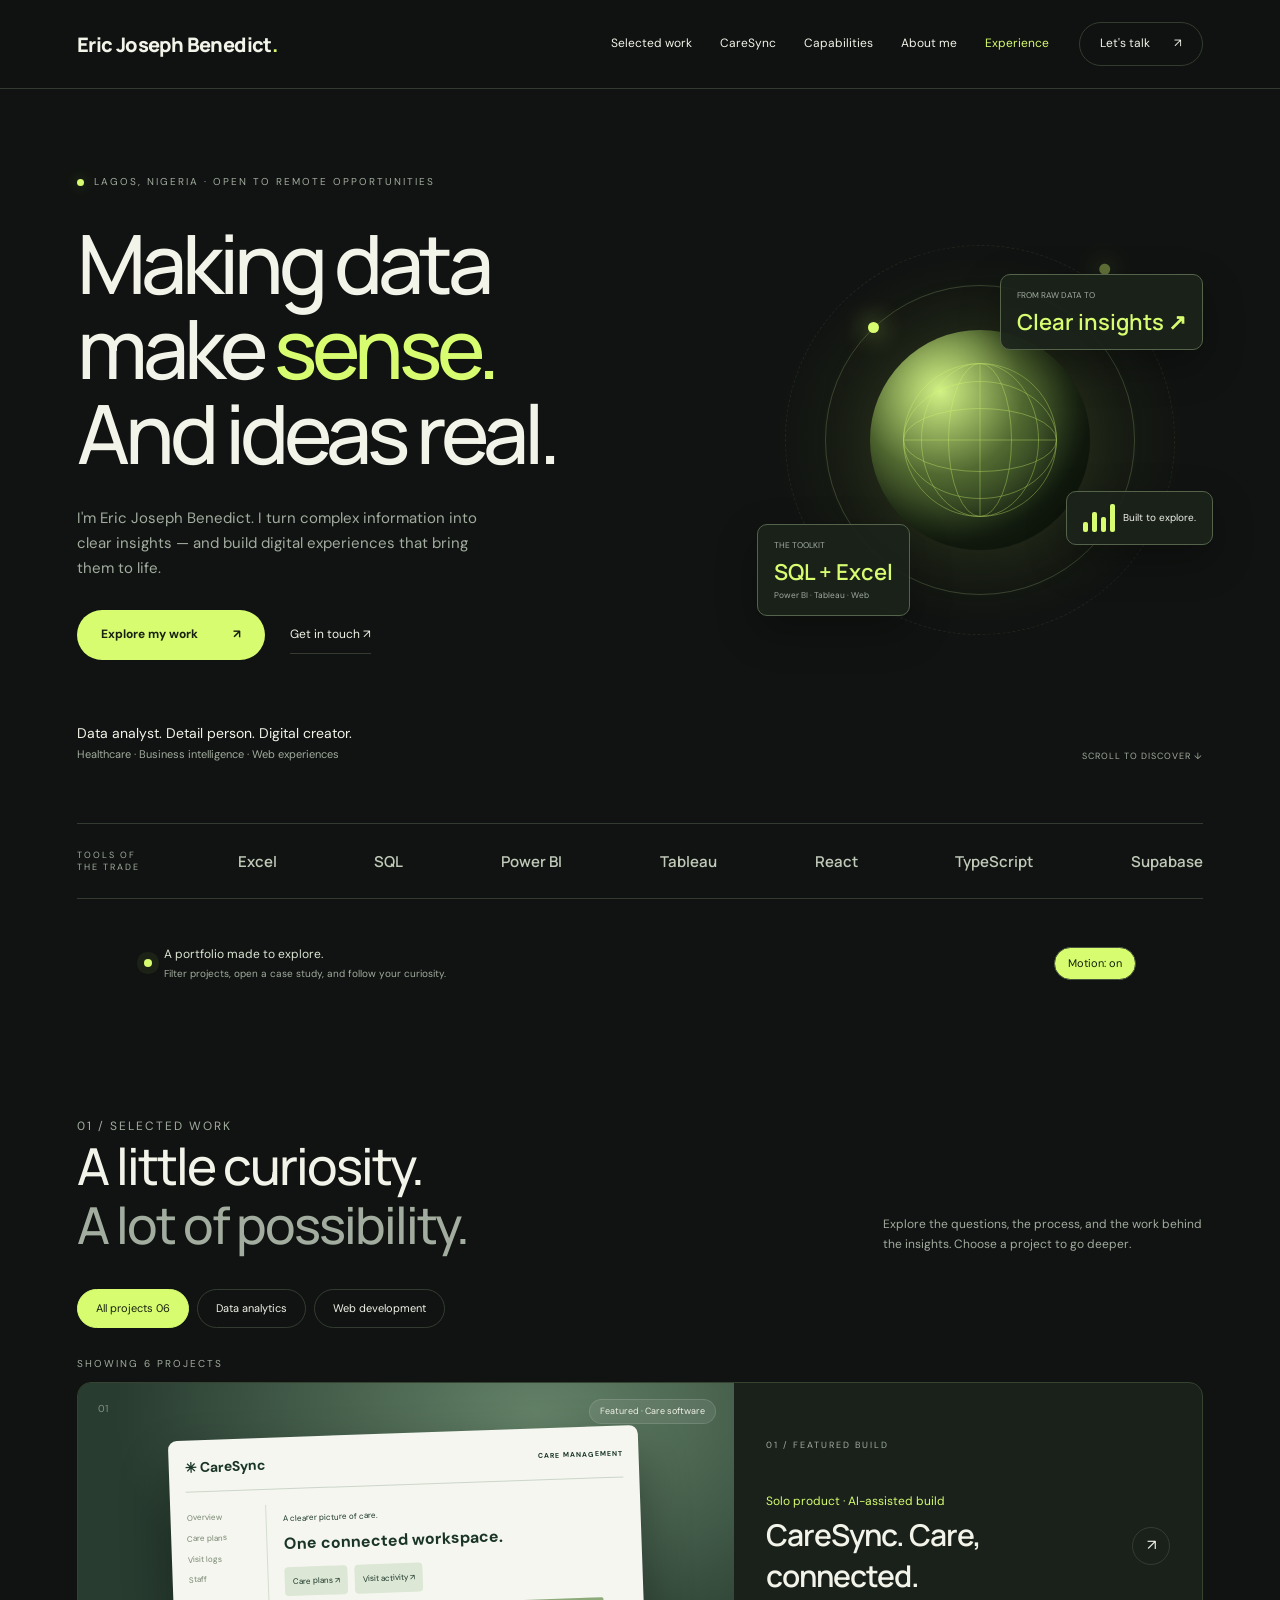
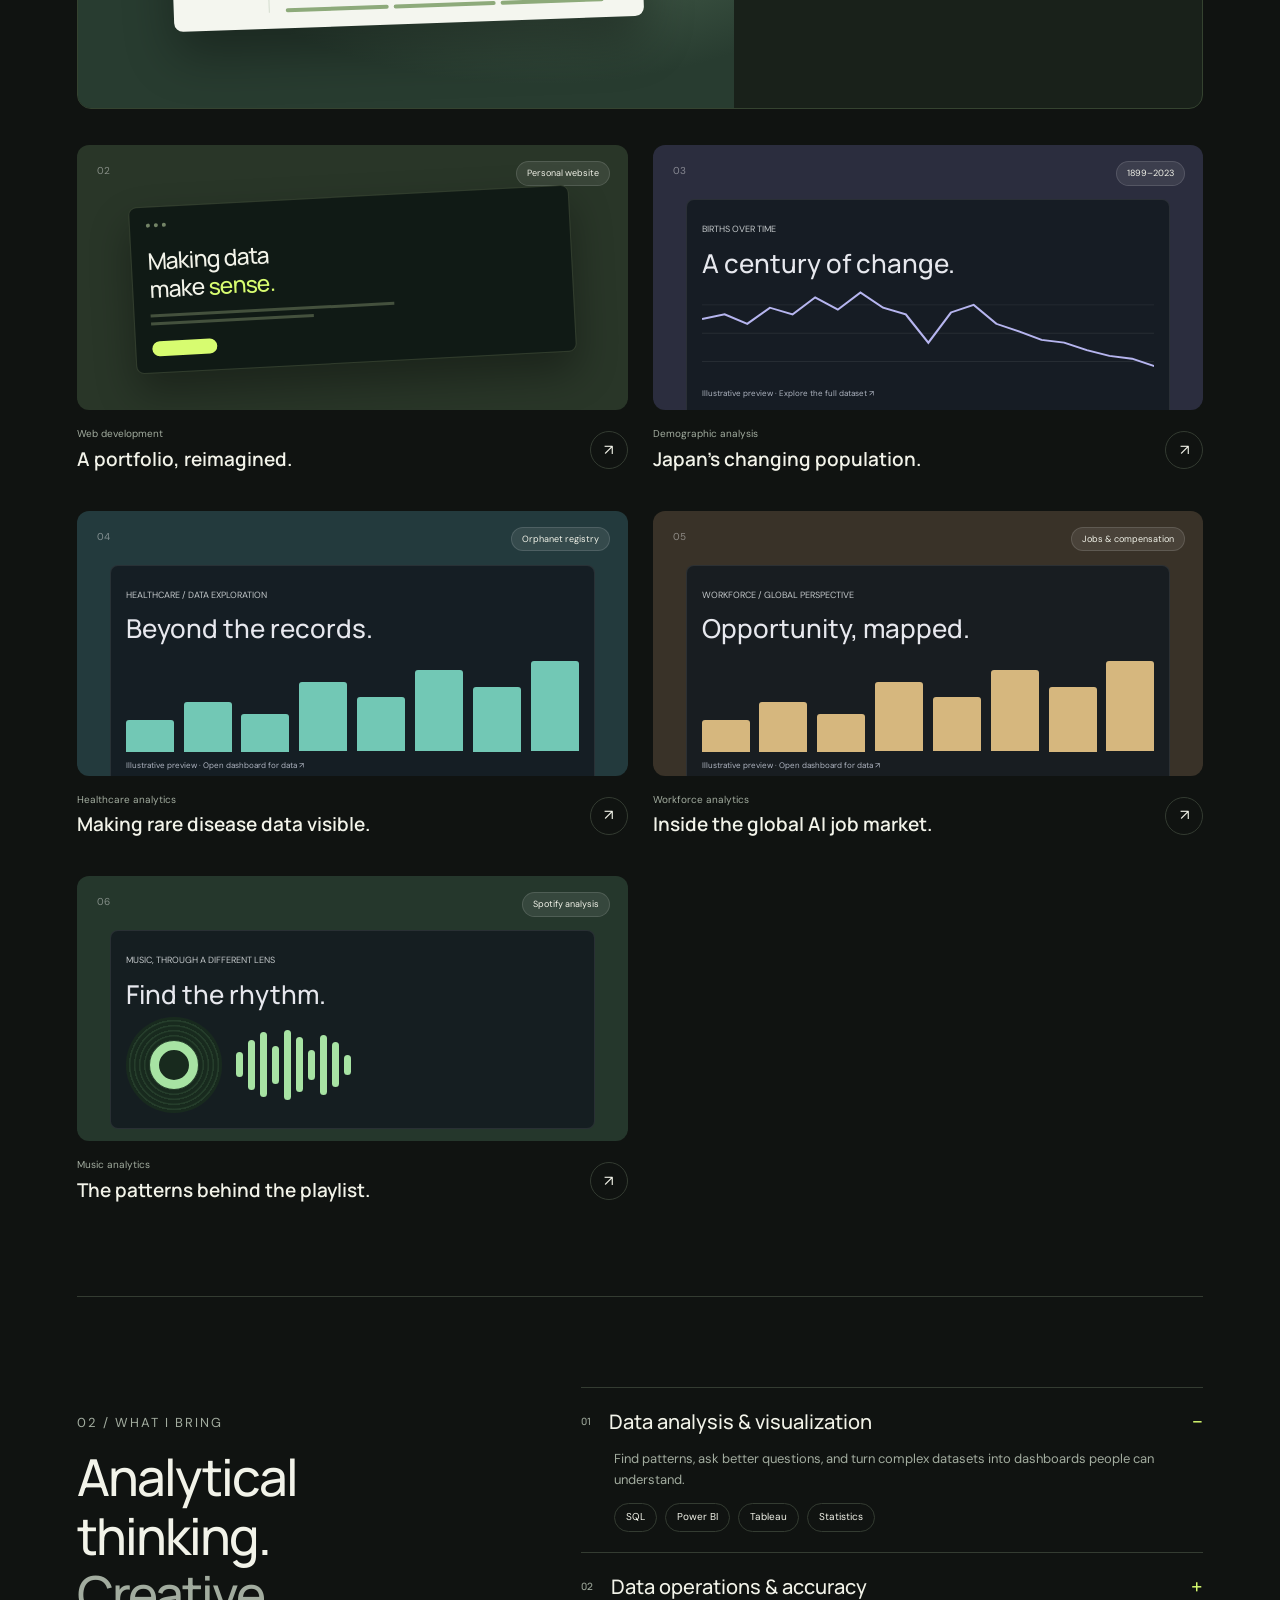
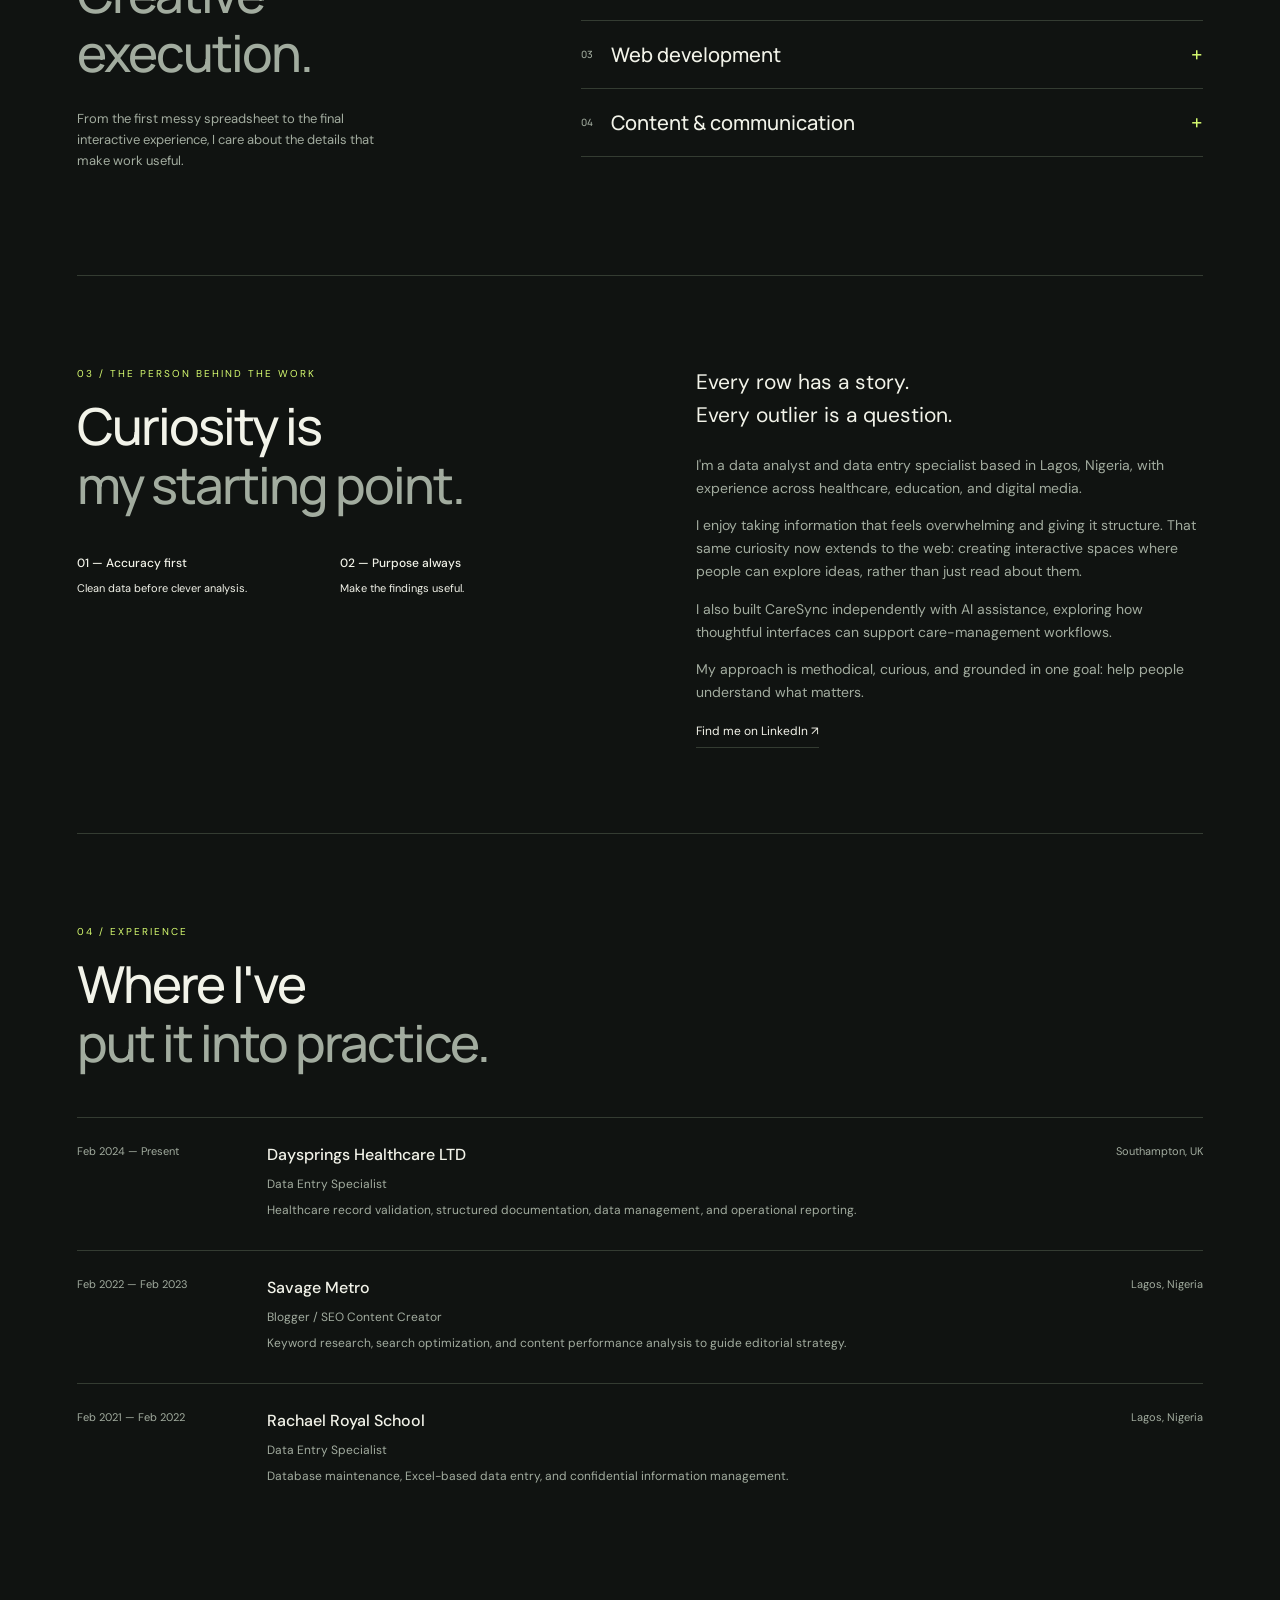
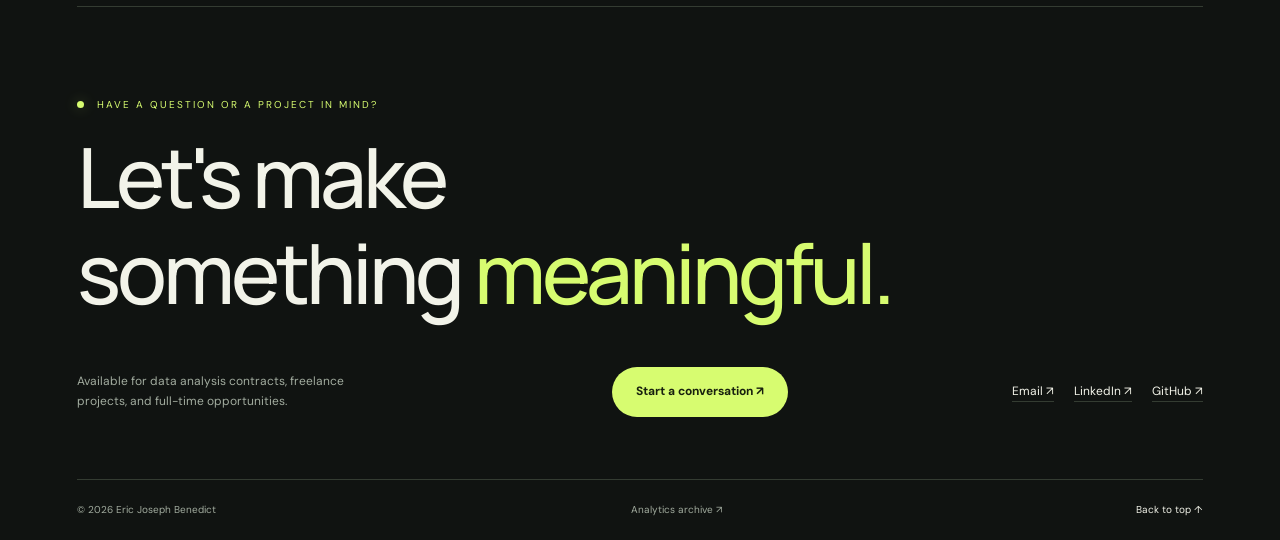
==== commit fd61b3fb: "Add motion and interactive exploration across every portfolio project" ====
--- a/index.html
+++ b/index.html
@@ -2,7 +2,7 @@
 <html lang="en"><head><meta charset="utf-8"><meta name="viewport" content="width=device-width,initial-scale=1">
 <meta name="description" content="Eric Joseph Benedict — Data analyst, data entry specialist and web creator in Lagos. Explore interactive analytics projects and digital experiences.">
 <meta name="theme-color" content="#101311"><title>Eric Joseph Benedict — Data & Digital Experiences</title>
-<link rel="stylesheet" href="portfolio.css"></head>
+<link rel="stylesheet" href="portfolio.css"><link rel="stylesheet" href="motion.css"><script src="motion-chart.js"></script></head>
 <body><a class="skip" href="#main">Skip to content</a><header><nav class="wrap"><a class="brand" href="#home" aria-label="Eric Joseph Benedict home">Eric Joseph Benedict<span>.</span></a><button class="menu" aria-expanded="false" aria-controls="navigation">Menu</button><div class="navlinks" id="navigation"><a href="#work">Selected work</a><a href="caresync.html">CareSync</a><a href="#skills">Capabilities</a><a href="#about">About me</a><a href="#experience">Experience</a></div><a class="pill navcontact" href="#contact">Let's talk <span>↗</span></a></nav></header>
 <main id="main"><div class="wrap">
 <div class="hero" id="home"><div class="eyebrow"><span class="dot"></span> Lagos, Nigeria · Open to remote opportunities</div><div class="herogrid"><div><h1>Making data<br>make <em>sense.</em><br>And ideas real.</h1><p class="intro">I'm Eric Joseph Benedict. I turn complex information into clear insights — and build digital experiences that bring them to life.</p><div class="actions"><a class="primary" href="#work">Explore my work <span>↗</span></a><a class="textlink" href="#contact">Get in touch ↗</a></div></div><div class="visual" role="img" aria-label="An orbiting data globe surrounded by analytics and web development cards"><div class="orbit"></div><div class="orbit two"></div><div class="orb"><svg viewBox="0 0 200 200" fill="none" stroke="#d7fc70" stroke-width=".6"><ellipse cx="100" cy="100" rx="85" ry="35"/><ellipse cx="100" cy="100" rx="85" ry="65"/><ellipse cx="100" cy="100" rx="35" ry="85"/><ellipse cx="100" cy="100" rx="65" ry="85"/><circle cx="100" cy="100" r="85"/><path d="M15 100h170M100 15v170"/></svg></div><div class="float one"><small>FROM RAW DATA TO</small><strong>Clear insights ↗</strong></div><div class="float two"><small>THE TOOLKIT</small><strong>SQL + Excel</strong><small>Power BI · Tableau · Web</small></div><div class="float three"><div class="spark"><i style="height:10px"></i><i style="height:20px"></i><i style="height:15px"></i><i style="height:28px"></i></div>Built to explore.</div></div></div><div class="herobottom"><div><span class="person">Data analyst. Detail person. Digital creator.</span>Healthcare · Business intelligence · Web experiences</div><a class="scrollcue" href="#work">Scroll to discover ↓</a></div></div>
@@ -33,4 +33,4 @@
 function closeModal(){modal.close()}document.querySelector('.close').onclick=closeModal;document.querySelector('#dismiss').onclick=closeModal;document.querySelector('#caselink').addEventListener('click',closeModal);modal.addEventListener('close',()=>{document.body.style.overflow='';opener?.focus()});modal.addEventListener('click',e=>{if(e.target===modal){const r=modal.getBoundingClientRect();if(e.clientX<r.left||e.clientX>r.right||e.clientY<r.top||e.clientY>r.bottom)closeModal()}});
 const menu=document.querySelector('.menu'),navigation=document.querySelector('#navigation');menu.addEventListener('click',()=>{const open=menu.getAttribute('aria-expanded')!=='true';menu.setAttribute('aria-expanded',String(open));navigation.classList.toggle('open',open)});navigation.querySelectorAll('a').forEach(a=>a.addEventListener('click',()=>{menu.setAttribute('aria-expanded','false');navigation.classList.remove('open')}));document.addEventListener('keydown',e=>{if(e.key==='Escape'){menu.setAttribute('aria-expanded','false');navigation.classList.remove('open')}});document.querySelector('#year').textContent=new Date().getFullYear();
 if('IntersectionObserver' in window){const observer=new IntersectionObserver(entries=>{entries.forEach(entry=>{if(entry.isIntersecting){document.querySelectorAll('.navlinks a').forEach(a=>{if(a.hash==='#'+entry.target.id)a.setAttribute('aria-current','location');else a.removeAttribute('aria-current')})}})},{rootMargin:'-15% 0px -65% 0px'});document.querySelectorAll('section[id]').forEach(s=>observer.observe(s))}
-</script></body></html>+</script><script src="motion.js"></script></body></html>
--- a/portfolio.css
+++ b/portfolio.css
@@ -15,3 +15,7 @@
 @media(prefers-reduced-motion:reduce){*,*:before,*:after{animation:none!important;transition:none!important;scroll-behavior:auto!important}}
 
 .care{background:radial-gradient(ellipse at 70% 10%,#648268,#283c30 65%)}.caremini{background:#f4f6ef;color:#1a3528;border-radius:9px;margin:25px auto 0;max-width:470px;transform:rotate(-2deg);box-shadow:0 24px 50px #0005;padding:16px}.caremininav{font-weight:700;font-size:14px;border-bottom:1px solid #cdd6ca;padding-bottom:12px}.caremininav span{float:right;font-size:7px;letter-spacing:1px;margin-top:6px}.careminibody{display:grid;grid-template-columns:80px 1fr;gap:16px;margin-top:15px}.careminiside{font-size:8px;line-height:2.6;color:#788570;border-right:1px solid #d4ddcf}.careminibody small{font-size:8px}.careminibody h4{font-size:16px;line-height:1.2;margin:5px 0 14px}.careministats{display:flex;gap:7px;font-size:8px}.careministats span{background:#dce7d5;padding:8px;border-radius:4px}.careminibars{display:flex;gap:5px;margin-top:12px}.careminibars i{height:4px;background:#8daa7a;width:30%;border-radius:3px}.project[data-type=web]:first-child{grid-column:1/-1;display:grid;grid-template-columns:1.4fr 1fr;background:#19211a;border:1px solid #354330;border-radius:14px;overflow:hidden;align-items:center}.project[data-type=web]:first-child[hidden]{display:none}.project:first-child .preview{height:325px;border-radius:0}.project:first-child .projectmeta{padding:32px;margin:0}.project:first-child .projectmeta h3{font-size:30px;letter-spacing:-1px}.project:first-child .projectmeta p{font-size:12px;color:var(--lime)}.project:first-child .projectmeta:before{content:'01 / FEATURED BUILD';position:absolute;font-size:9px;letter-spacing:2px;color:var(--muted);transform:translateY(-100px)}.preview{transition:transform .4s,box-shadow .4s}.project:hover .preview{box-shadow:0 15px 40px #0003}.primary,.pill,.openproject{transition:background .2s,transform .2s,border-color .2s}@media(max-width:650px){.project[data-type=web]:first-child{grid-template-columns:1fr}.project:first-child .preview{height:265px}.project:first-child .projectmeta{padding:25px}.project:first-child .projectmeta:before{display:none}.project:first-child .projectmeta h3{font-size:24px}.navlinks{gap:10px}}
+
+/* Full-name navigation identity */
+.brand{font-size:clamp(15px,1.7vw,20px);letter-spacing:-.6px;white-space:nowrap}
+@media(max-width:650px){.brand{font-size:16px}}
--- a/motion.css
+++ b/motion.css
@@ -0,0 +1,11 @@
+/* Motion and exploration controls shared by every portfolio project. */
+.motion-bar{display:flex;justify-content:space-between;align-items:center;flex-wrap:wrap;gap:16px;max-width:1360px;margin:28px auto;padding:18px 6%;color:#dce5d4;font:12px/1.5 'DM Sans',Arial,sans-serif}
+.motion-bar-copy{display:flex;align-items:center;gap:12px}.motion-pulse{width:8px;height:8px;flex-shrink:0;border-radius:50%;background:#d7fc70;box-shadow:0 0 0 7px #d7fc7010;animation:motionPulse 2.8s ease-in-out infinite}.motion-bar small{display:block;font-size:10px;color:#a2ac9f;margin-top:3px}
+.motion-actions,.motion-controls{display:flex;align-items:center;gap:7px;flex-wrap:wrap}.motion-button,.motion-jump{border:1px solid #48553e;border-radius:22px;background:#1b2418;color:#dce5d4;padding:8px 13px;font:11px/1.4 'DM Sans',Arial,sans-serif;cursor:pointer;transition:background .2s,border-color .2s,transform .2s}.motion-button:hover{background:#304025;border-color:#a0c076;transform:translateY(-2px)}.motion-button:focus-visible,.motion-jump:focus-visible,.motion-search:focus-visible{outline:2px solid #d7fc70;outline-offset:4px}.motion-button[aria-pressed=true]{background:#d7fc70;color:#14200e}.motion-button:disabled{opacity:.65;cursor:default}.motion-jump{max-width:250px}.motion-controls{margin:16px 0 10px;position:relative;z-index:1}.motion-controls .motion-button{padding:6px 12px;font-size:10px}.motion-tablepanel{background:#141b12;border:1px solid #3b4b31;border-radius:12px;padding:16px;margin:12px 0;min-width:0;color:#e0e7da}.motion-tablepanel[hidden]{display:none}.motion-tablepanel label{display:flex;align-items:center;gap:8px;color:#c6d5bc;font-size:11px}.motion-search{display:block;width:100%;margin:12px 0;background:#1d2818;color:#f2f3e9;border:1px solid #48553e;border-radius:8px;padding:10px;font:12px 'DM Sans',Arial,sans-serif}.motion-table-scroll{max-height:300px;overflow:auto}.motion-tablepanel table{width:100%;border-collapse:collapse;font-size:11px;white-space:nowrap}.motion-tablepanel th,.motion-tablepanel td{text-align:left;padding:9px 12px;border-bottom:1px solid #35432d}.motion-tablepanel th{position:sticky;top:0;background:#25321e!important;color:#dce5d4!important}.motion-tablepanel small{color:#a2ac9f;font-size:10px}.motion-series{display:flex;gap:14px;flex-wrap:wrap;margin:12px 0}.motion-result{min-height:18px;margin-top:8px;font-size:11px;color:#b6c7aa}.motion-status{position:fixed;right:20px;bottom:20px;z-index:300;background:#d7fc70;color:#14200e;border-radius:12px;padding:13px 20px;font:12px 'DM Sans',Arial,sans-serif;box-shadow:0 10px 50px #0005;max-width:calc(100% - 40px)}.motion-status:empty{display:none}
+.motion-focus{background:#151d12;color:#f2f3e9;border:1px solid #60724e;border-radius:18px;width:min(1200px,94vw);max-width:94vw;max-height:94vh;padding:25px;overflow:auto}.motion-focus::backdrop{background:#000c;backdrop-filter:blur(10px)}.motion-focus-top{display:flex;align-items:center;justify-content:space-between;gap:20px;margin-bottom:25px}.motion-focus h2{font:500 clamp(18px,3vw,28px)/1.3 Manrope,Arial,sans-serif!important;letter-spacing:-.5px;margin:0}.motion-focus-stage{position:relative;min-height:300px;height:62vh}.motion-focus-stage>div{position:relative;width:100%!important;height:100%!important;max-height:none!important}.motion-focus-stage canvas{max-height:100%!important}.motion-focus-note{color:#a2ac9f;font:11px 'DM Sans',Arial,sans-serif;margin-top:20px}
+.motion-visible{animation:motionArrive .8s cubic-bezier(.16,1,.3,1) both!important}.motion-card{transition:box-shadow .35s,border-color .35s}.motion-card:hover{border-color:#6c8555!important;box-shadow:0 14px 45px #0003,0 0 24px #d7fc7007!important}.motion-tour{display:flex;gap:10px;align-items:center;flex-wrap:wrap;margin:18px 0}.motion-tour span{font:11px 'DM Sans',Arial,sans-serif;color:#a2ac9f}.motion-tour .motion-button{font-size:12px}
+html[data-motion=on] .float{animation:motionFloat 6s ease-in-out infinite}html[data-motion=on] .float.two{animation-delay:-2s}html[data-motion=on] .float.three{animation-delay:-4s}html[data-motion=on] .spark i{animation:motionBars 2s ease-in-out infinite alternate;transform-origin:bottom}html[data-motion=on] .spark i:nth-child(2n){animation-delay:-.7s}html[data-motion=on] .preview .barrow i{animation:motionGrow 1.2s cubic-bezier(.16,1,.3,1) both;transform-origin:bottom}html[data-motion=on] .project:hover .spotbars i{animation:motionBars .8s ease-in-out infinite alternate}html[data-motion=on] .project:hover .spotbars i:nth-child(2n){animation-delay:-.4s}html[data-motion=on] .project:hover .record{animation:motionSpin 8s linear infinite}html[data-motion=on] .project:hover .caremini,html[data-motion=on] .project:hover .miniwindow{transform:rotate(0deg) translateY(-7px);transition:transform .5s}html[data-motion=on] .careminibars i{animation:motionBars 2.4s ease-in-out infinite alternate;transform-origin:left}html[data-motion=on] .ticker-inner{animation:ticker 40s linear infinite!important}html[data-motion=on] .ticker:hover .ticker-inner{animation-play-state:paused!important}
+@keyframes motionArrive{from{opacity:.15;transform:translateY(22px)}to{opacity:1;transform:none}}@keyframes motionFloat{0%,100%{translate:0 0}50%{translate:0 -9px}}@keyframes motionBars{from{scale:1 .45}to{scale:1 1}}@keyframes motionGrow{from{transform:scaleY(.05)}to{transform:scaleY(1)}}@keyframes motionSpin{to{transform:rotate(360deg)}}@keyframes motionPulse{50%{box-shadow:0 0 0 11px #d7fc7005}}
+html[data-motion=off] *,html[data-motion=off] *:before,html[data-motion=off] *:after{animation:none!important;transition:none!important;scroll-behavior:auto!important}
+@media(max-width:650px){.motion-bar{margin:12px auto;padding:15px 6%;gap:13px}.motion-bar-copy{font-size:11px}.motion-jump{max-width:180px}.motion-focus{padding:18px}.motion-focus-stage{height:55vh}.motion-controls .motion-button{min-height:34px}.motion-bar .motion-button{min-height:38px}}
+@media(prefers-reduced-motion:reduce){*,*:before,*:after{animation:none!important;transition:none!important;scroll-behavior:auto!important}}
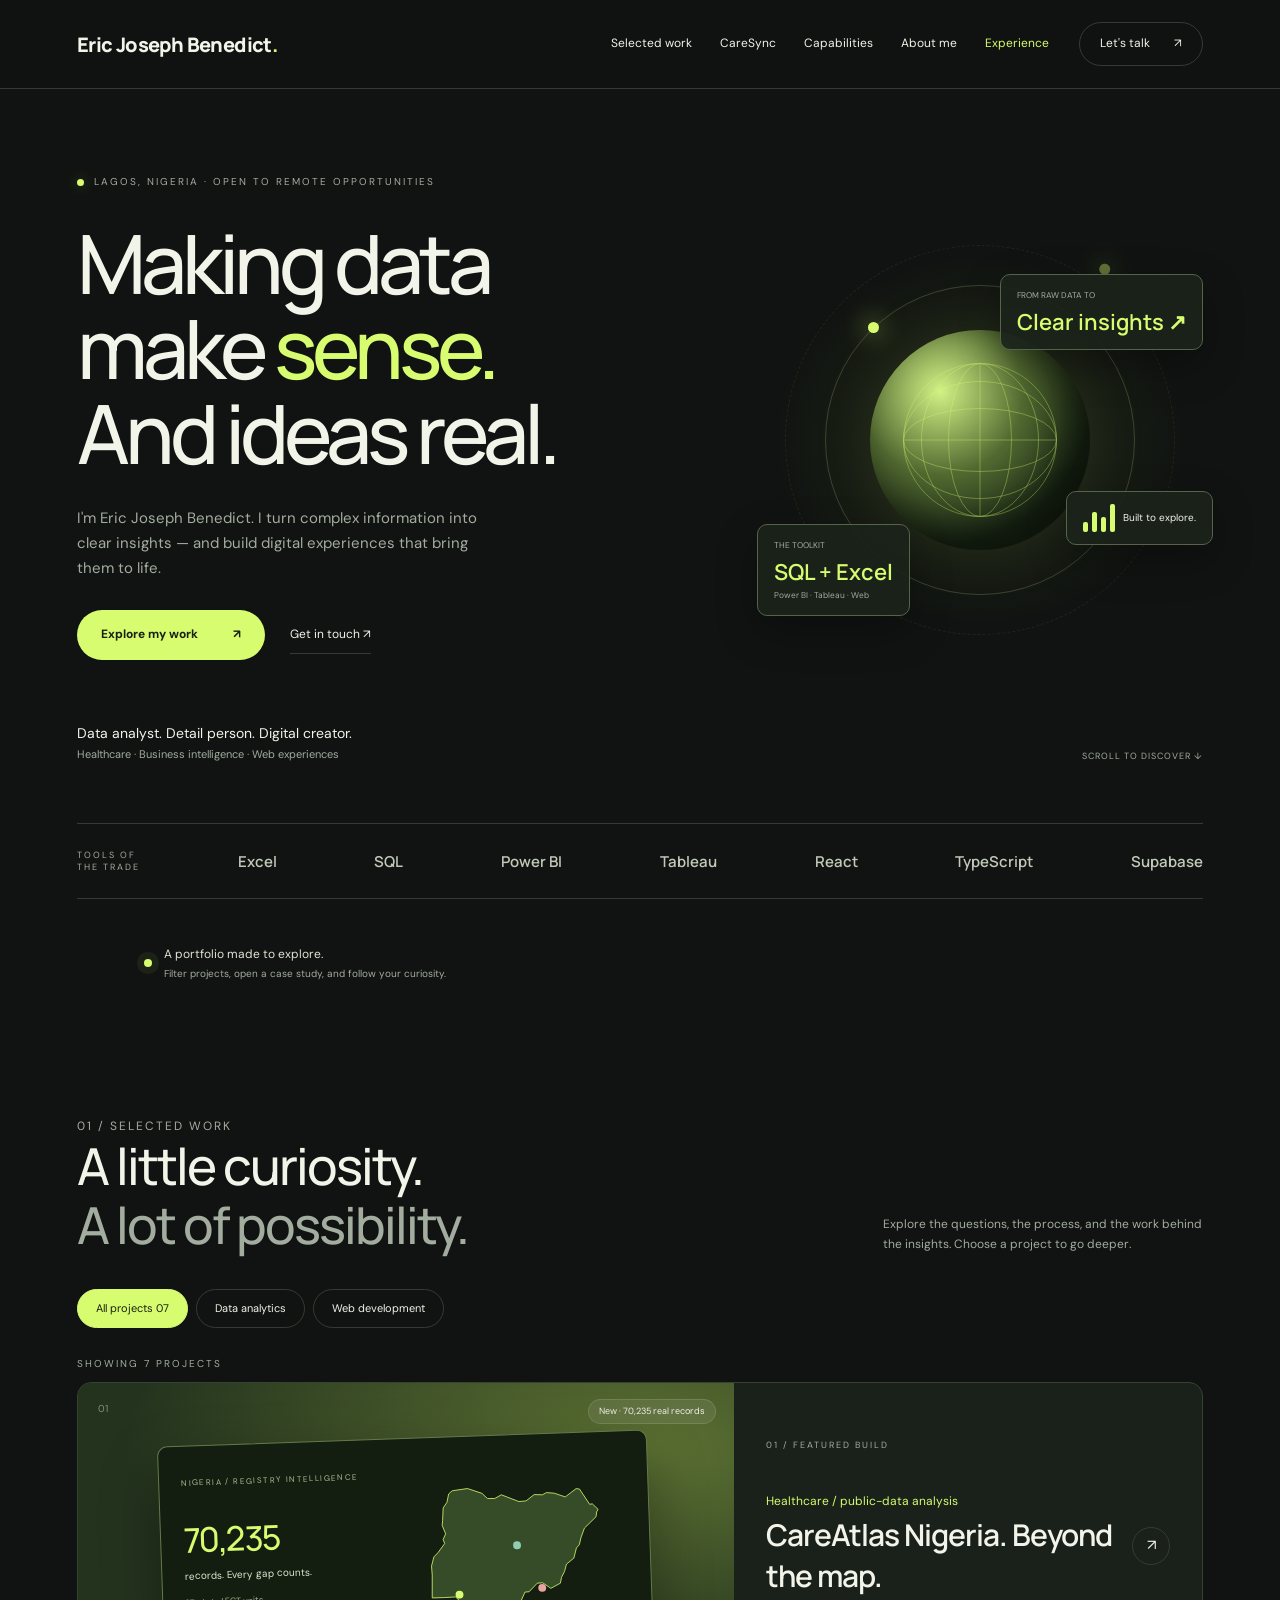
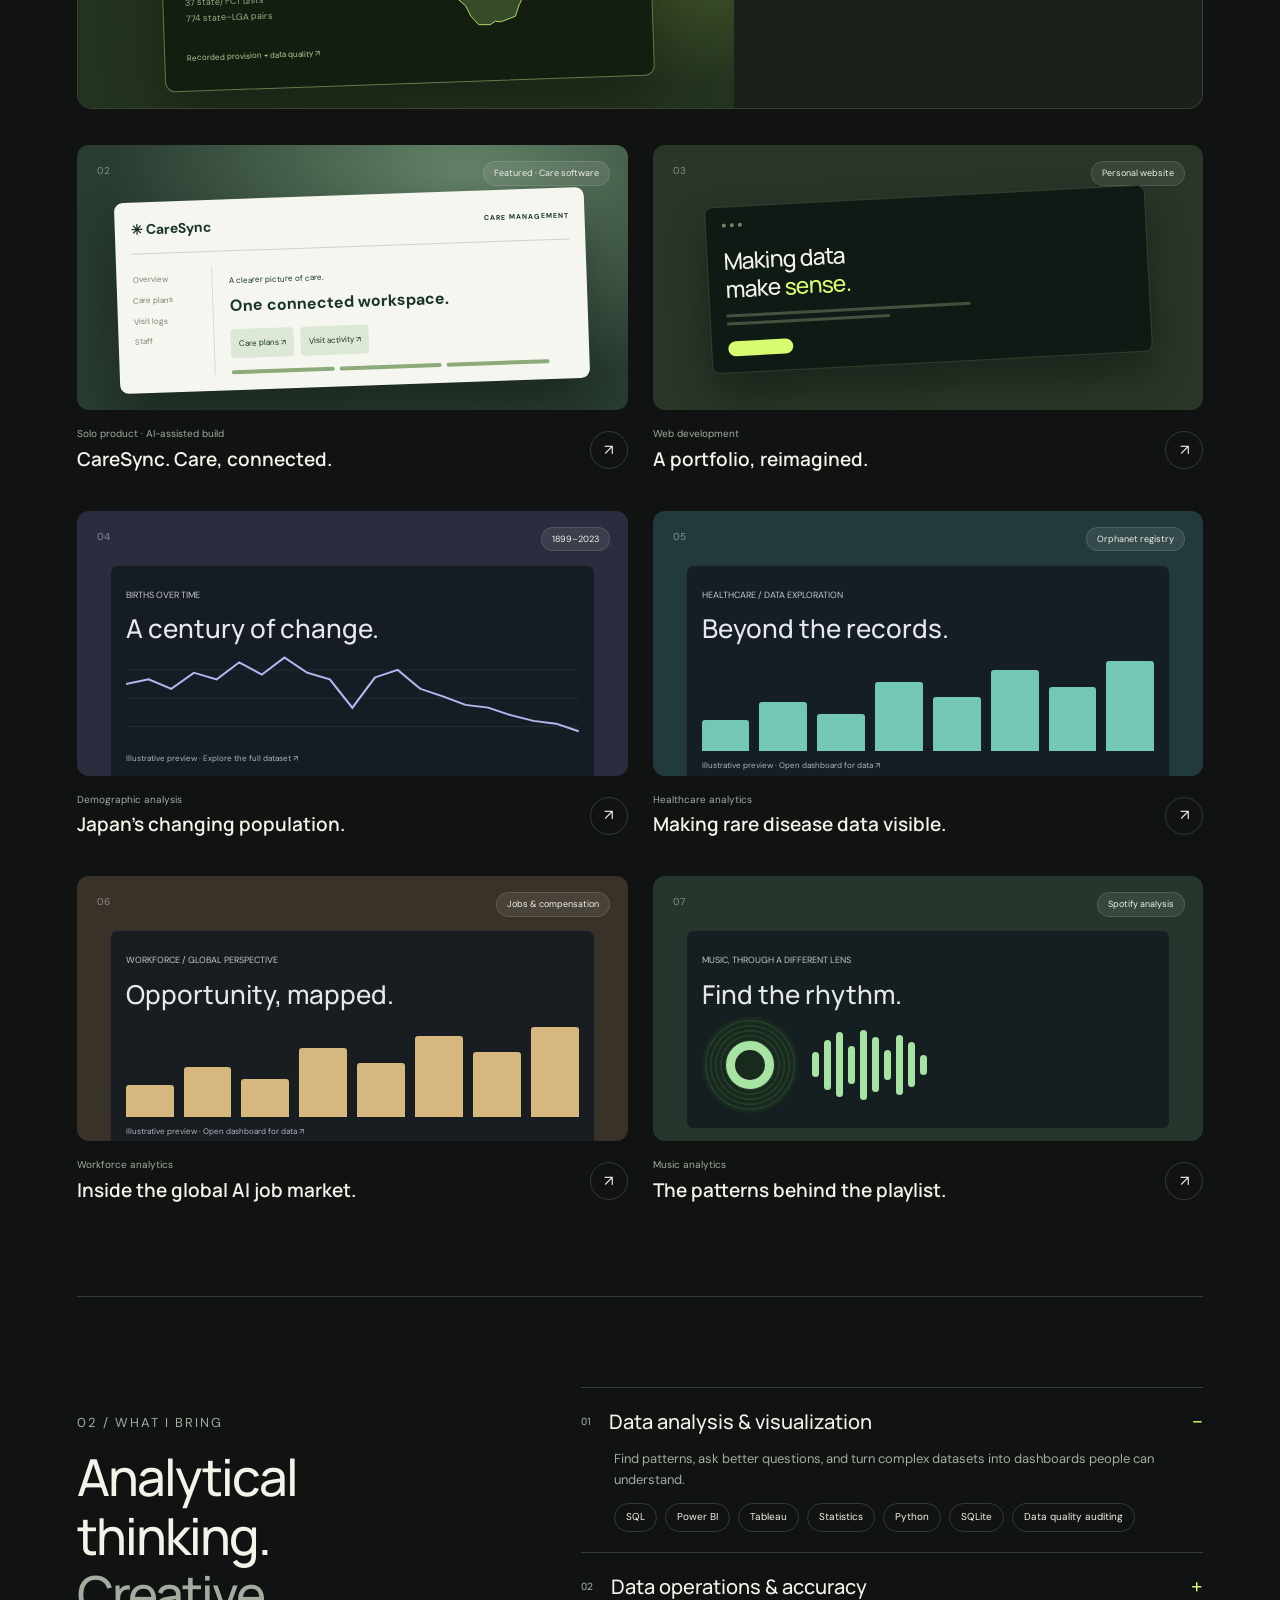
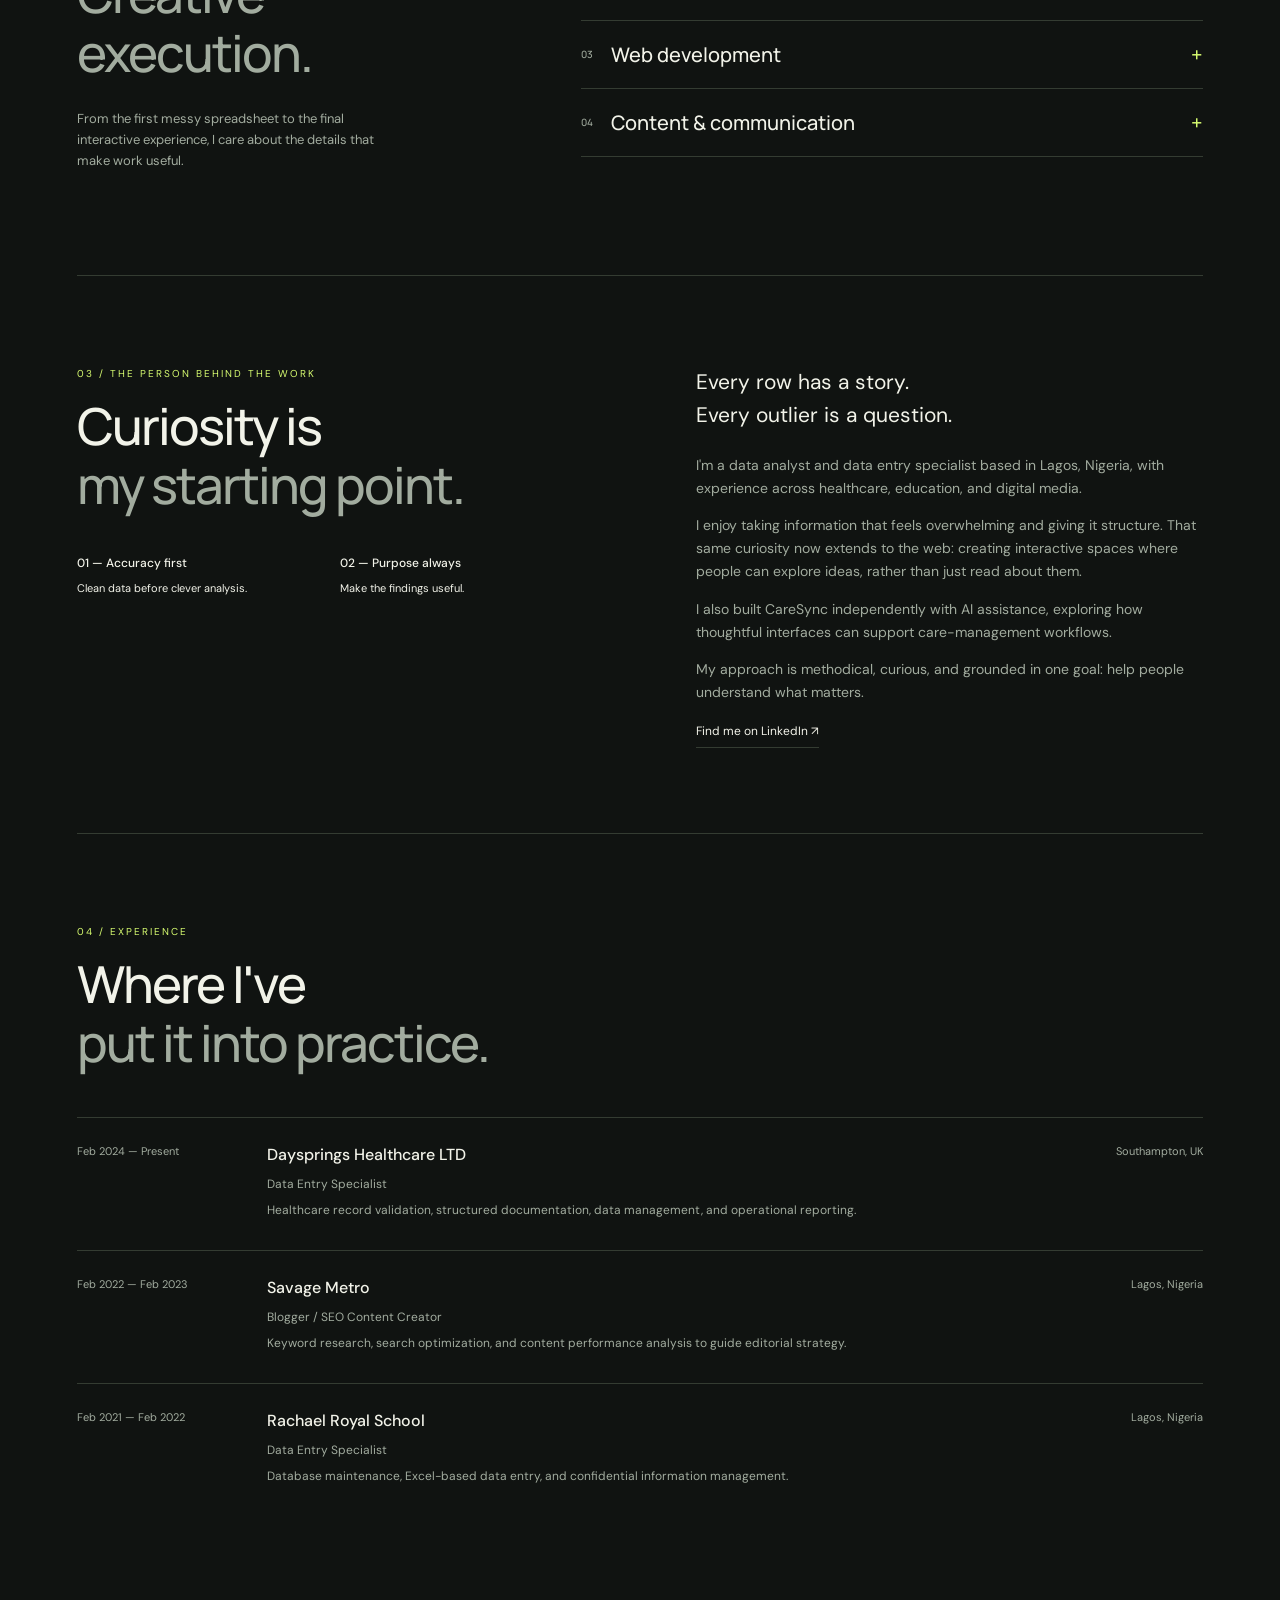
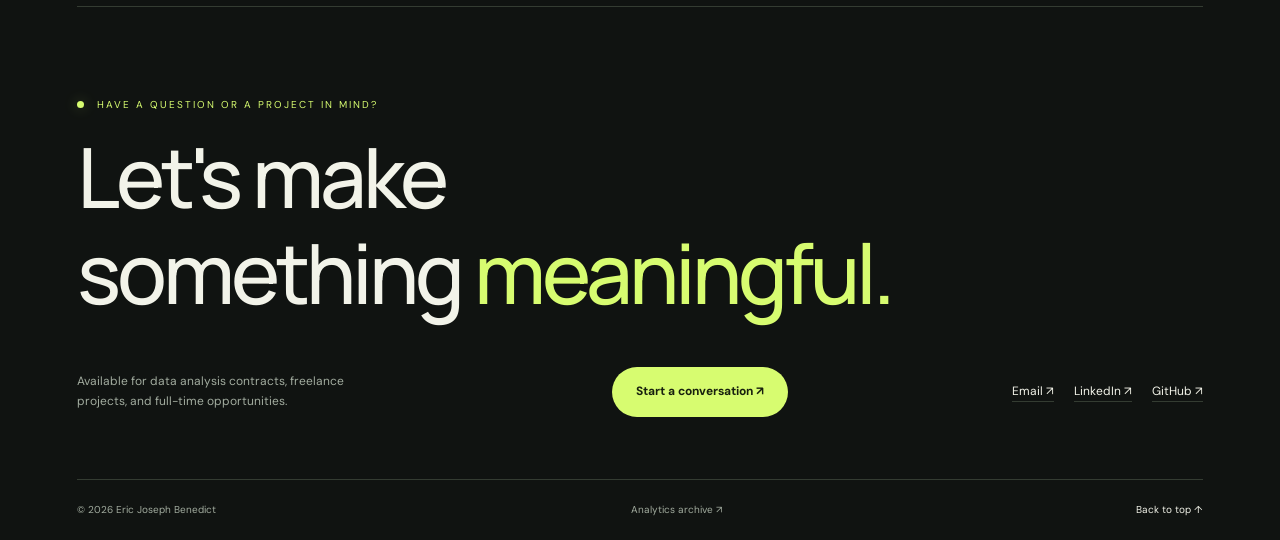
==== commit 4ee01eca: "Add CareAtlas Nigeria with verified GRID3 analysis and interactive dashboard" ====
--- a/index.html
+++ b/index.html
@@ -7,8 +7,8 @@
 <main id="main"><div class="wrap">
 <div class="hero" id="home"><div class="eyebrow"><span class="dot"></span> Lagos, Nigeria · Open to remote opportunities</div><div class="herogrid"><div><h1>Making data<br>make <em>sense.</em><br>And ideas real.</h1><p class="intro">I'm Eric Joseph Benedict. I turn complex information into clear insights — and build digital experiences that bring them to life.</p><div class="actions"><a class="primary" href="#work">Explore my work <span>↗</span></a><a class="textlink" href="#contact">Get in touch ↗</a></div></div><div class="visual" role="img" aria-label="An orbiting data globe surrounded by analytics and web development cards"><div class="orbit"></div><div class="orbit two"></div><div class="orb"><svg viewBox="0 0 200 200" fill="none" stroke="#d7fc70" stroke-width=".6"><ellipse cx="100" cy="100" rx="85" ry="35"/><ellipse cx="100" cy="100" rx="85" ry="65"/><ellipse cx="100" cy="100" rx="35" ry="85"/><ellipse cx="100" cy="100" rx="65" ry="85"/><circle cx="100" cy="100" r="85"/><path d="M15 100h170M100 15v170"/></svg></div><div class="float one"><small>FROM RAW DATA TO</small><strong>Clear insights ↗</strong></div><div class="float two"><small>THE TOOLKIT</small><strong>SQL + Excel</strong><small>Power BI · Tableau · Web</small></div><div class="float three"><div class="spark"><i style="height:10px"></i><i style="height:20px"></i><i style="height:15px"></i><i style="height:28px"></i></div>Built to explore.</div></div></div><div class="herobottom"><div><span class="person">Data analyst. Detail person. Digital creator.</span>Healthcare · Business intelligence · Web experiences</div><a class="scrollcue" href="#work">Scroll to discover ↓</a></div></div>
 <div class="toolstrip"><small>TOOLS OF<br>THE TRADE</small><span>Excel</span><span>SQL</span><span>Power BI</span><span>Tableau</span><span>React</span><span>TypeScript</span><span>Supabase</span></div>
-<section id="work"><div class="sectionhead"><div><p class="label">01 / Selected work</p><h2>A little curiosity.<br><span>A lot of possibility.</span></h2></div><p>Explore the questions, the process, and the work behind the insights. Choose a project to go deeper.</p></div><div class="filters" role="group" aria-label="Filter projects"><button class="filter" aria-pressed="true" data-filter="all">All projects <span>06</span></button><button class="filter" aria-pressed="false" data-filter="analytics">Data analytics</button><button class="filter" aria-pressed="false" data-filter="web">Web development</button></div><p id="resultcount" class="eyebrow" aria-live="polite">Showing 6 projects</p><div class="projects" id="projects"></div></section>
-<section id="skills"><div class="skillsgrid"><div class="skillsintro"><p class="label">02 / What I bring</p><h2>Analytical thinking.<br><span>Creative execution.</span></h2><p>From the first messy spreadsheet to the final interactive experience, I care about the details that make work useful.</p></div><div class="skillslist"><details open><summary><span class="num">01</span> Data analysis & visualization</summary><p>Find patterns, ask better questions, and turn complex datasets into dashboards people can understand.</p><div class="tags"><span>SQL</span><span>Power BI</span><span>Tableau</span><span>Statistics</span></div></details><details><summary><span class="num">02</span> Data operations & accuracy</summary><p>Structured data entry, cleaning, validation, and documentation for reliable reporting and easier retrieval.</p><div class="tags"><span>Excel</span><span>Pivot tables</span><span>Data validation</span><span>Healthcare records</span></div></details><details><summary><span class="num">03</span> Web development</summary><p>Build responsive interfaces and multi-page web experiences. CareSync is a website I built independently with AI assistance to help care agencies organize their operations. Its source demonstrates React and TypeScript interfaces, reusable components, application routing, Supabase integration, authentication, and forms.</p><div class="tags"><span>HTML</span><span>CSS</span><span>JavaScript</span><span>GitHub</span><span>Responsive design</span><span>React</span><span>TypeScript</span><span>Tailwind CSS</span><span>Supabase integration</span><span>Authentication</span><span>React Router</span><span>shadcn/ui</span><span>Forms & validation</span><span>Vite</span><span>AI-assisted development</span></div></details><details><summary><span class="num">04</span> Content & communication</summary><p>Explain findings clearly, organize reports, and use search and content performance data to inform editorial decisions.</p><div class="tags"><span>Report writing</span><span>SEO</span><span>Content analytics</span></div></details></div></div></section>
+<section id="work"><div class="sectionhead"><div><p class="label">01 / Selected work</p><h2>A little curiosity.<br><span>A lot of possibility.</span></h2></div><p>Explore the questions, the process, and the work behind the insights. Choose a project to go deeper.</p></div><div class="filters" role="group" aria-label="Filter projects"><button class="filter" aria-pressed="true" data-filter="all">All projects <span>07</span></button><button class="filter" aria-pressed="false" data-filter="analytics">Data analytics</button><button class="filter" aria-pressed="false" data-filter="web">Web development</button></div><p id="resultcount" class="eyebrow" aria-live="polite">Showing 7 projects</p><div class="projects" id="projects"></div></section>
+<section id="skills"><div class="skillsgrid"><div class="skillsintro"><p class="label">02 / What I bring</p><h2>Analytical thinking.<br><span>Creative execution.</span></h2><p>From the first messy spreadsheet to the final interactive experience, I care about the details that make work useful.</p></div><div class="skillslist"><details open><summary><span class="num">01</span> Data analysis & visualization</summary><p>Find patterns, ask better questions, and turn complex datasets into dashboards people can understand.</p><div class="tags"><span>SQL</span><span>Power BI</span><span>Tableau</span><span>Statistics</span><span>Python</span><span>SQLite</span><span>Data quality auditing</span></div></details><details><summary><span class="num">02</span> Data operations & accuracy</summary><p>Structured data entry, cleaning, validation, and documentation for reliable reporting and easier retrieval.</p><div class="tags"><span>Excel</span><span>Pivot tables</span><span>Data validation</span><span>Healthcare records</span></div></details><details><summary><span class="num">03</span> Web development</summary><p>Build responsive interfaces and multi-page web experiences. CareSync is a website I built independently with AI assistance to help care agencies organize their operations. Its source demonstrates React and TypeScript interfaces, reusable components, application routing, Supabase integration, authentication, and forms.</p><div class="tags"><span>HTML</span><span>CSS</span><span>JavaScript</span><span>GitHub</span><span>Responsive design</span><span>React</span><span>TypeScript</span><span>Tailwind CSS</span><span>Supabase integration</span><span>Authentication</span><span>React Router</span><span>shadcn/ui</span><span>Forms & validation</span><span>Vite</span><span>AI-assisted development</span></div></details><details><summary><span class="num">04</span> Content & communication</summary><p>Explain findings clearly, organize reports, and use search and content performance data to inform editorial decisions.</p><div class="tags"><span>Report writing</span><span>SEO</span><span>Content analytics</span></div></details></div></div></section>
 <section id="about"><div class="aboutgrid"><div><p class="label">03 / The person behind the work</p><h2>Curiosity is<br><span>my starting point.</span></h2><div class="values"><div><b>01 — Accuracy first</b><p>Clean data before clever analysis.</p></div><div><b>02 — Purpose always</b><p>Make the findings useful.</p></div></div></div><div class="aboutcopy"><p>Every row has a story.<br>Every outlier is a question.</p><p>I'm a data analyst and data entry specialist based in Lagos, Nigeria, with experience across healthcare, education, and digital media.</p><p>I enjoy taking information that feels overwhelming and giving it structure. That same curiosity now extends to the web: creating interactive spaces where people can explore ideas, rather than just read about them.</p><p>I also built CareSync independently with AI assistance, exploring how thoughtful interfaces can support care-management workflows.</p><p>My approach is methodical, curious, and grounded in one goal: help people understand what matters.</p><a class="textlink" href="https://linkedin.com/in/eric-joseph-190482276/" target="_blank" rel="noopener noreferrer">Find me on LinkedIn ↗</a></div></div></section>
 <section id="experience"><p class="label">04 / Experience</p><h2>Where I've<br><span>put it into practice.</span></h2><div class="timeline"><article class="job"><time>Feb 2024 — Present</time><div><h3>Daysprings Healthcare LTD</h3><p>Data Entry Specialist</p><p>Healthcare record validation, structured documentation, data management, and operational reporting.</p></div><small>Southampton, UK</small></article><article class="job"><time>Feb 2022 — Feb 2023</time><div><h3>Savage Metro</h3><p>Blogger / SEO Content Creator</p><p>Keyword research, search optimization, and content performance analysis to guide editorial strategy.</p></div><small>Lagos, Nigeria</small></article><article class="job"><time>Feb 2021 — Feb 2022</time><div><h3>Rachael Royal School</h3><p>Data Entry Specialist</p><p>Database maintenance, Excel-based data entry, and confidential information management.</p></div><small>Lagos, Nigeria</small></article></div></section>
 <div class="contact" id="contact"><p class="label"><span class="dot" style="display:inline-block;margin-right:8px"></span> Have a question or a project in mind?</p><h2>Let's make<br>something <em>meaningful.</em></h2><div class="contactrow"><p>Available for data analysis contracts, freelance projects, and full-time opportunities.</p><a class="primary" href="mailto:josephkings007@gmail.com">Start a conversation ↗</a><div class="contactlinks"><a href="mailto:josephkings007@gmail.com">Email ↗</a><a href="https://linkedin.com/in/eric-joseph-190482276/" target="_blank" rel="noopener noreferrer">LinkedIn ↗</a><a href="https://github.com/josephkings007-web/Ericjosephportfolioweb" target="_blank" rel="noopener noreferrer">GitHub ↗</a></div></div></div>
@@ -16,6 +16,7 @@
 <dialog id="case" aria-labelledby="casetitle"><button class="close" aria-label="Close project">×</button><p class="label" id="casecategory"></p><h2 id="casetitle"></h2><p id="casesummary"></p><h3>The question</h3><p id="casequestion"></p><h3>The approach</h3><p id="caseapproach"></p><h3>What to explore</h3><p id="caseinsight"></p><div class="tags" id="casetags" style="padding-left:0"></div><div class="dialogactions"><a class="primary" id="caselink">Explore project ↗</a><button class="pill" id="dismiss" style="background:transparent">Back to projects</button></div></dialog>
 <script>
 const projects=[
+{"id":"careatlas","title":"CareAtlas Nigeria. Beyond the map.","category":"Healthcare / public-data analysis","type":"analytics","theme":"careatlas","label":"New · 70,235 real records","url":"nigeria_healthcare.html","tags":["Python","SQL (SQLite)","Data quality","JavaScript","Public data"],"summary":"A national analysis of 70,235 GRID3 health facility records across all 36 states and the FCT, examining recorded provision and the data gaps that affect planning.","question":"Where are facilities recorded, and which registry gaps need verification before we draw conclusions about healthcare access?","approach":"Validate the full GRID3 v4.0 snapshot; standardize missing classifications; retain all records; use Python and SQLite to build a reconciled analytical cube; connect filters, maps, comparisons, and downloads in JavaScript.","insight":"Explore 774 state–LGA pairs, compare states, and download the reproducible Python/SQL workflow. Counts describe the registry, not travel access or clinical quality."},
 {"id":"caresync","title":"CareSync. Care, connected.","category":"Solo product · AI-assisted build","type":"web","theme":"care","label":"Featured · Care software","url":"caresync.html","tags":["React","TypeScript","Tailwind CSS","Supabase","React Router","AI-assisted development"],"summary":"A website I built independently with AI assistance to help care agencies organize staff, care plans, visits, and records in one place.","question":"How can care agencies organize their daily operations in one clear, connected website?","approach":"Solo ownership of the project, using AI assistance during development. The reviewed app source uses React, TypeScript, Tailwind CSS, Supabase, and routed pages for patients, care plans, visits, staff, incidents, and mileage.","insight":"Explore the dedicated case study for the product idea, interactive workflow illustrations, my role, and the technical skills demonstrated."},
 {id:'portfolio',title:'A portfolio, reimagined.',category:'Web development',type:'web',theme:'web',label:'Personal website',url:'https://ericjosephbenedict.com.ng/',tags:['HTML','CSS','JavaScript','GitHub'],summary:'My personal portfolio, designed as an interactive home for data projects and digital work.',question:'How can a portfolio communicate analytical skills while demonstrating the ability to build for the web?',approach:'A responsive interface, filterable project collection, accessible project dialogs, and dedicated analytics pages. Built with native HTML, CSS, and JavaScript.',insight:'Explore the project filters, expandable capabilities, mobile navigation, and the full dashboards linked from each analytics project.'},
 {id:'japan',title:"Japan's changing population.",category:'Demographic analysis',type:'analytics',theme:'japan',label:'1899–2023',url:'japanbirthanalysis.html',tags:['Time series','Demographics','Data visualization'],summary:"An exploration of Japan's birth trends across more than a century.",question:'What does a long-term view reveal about the shift from baby booms to declining births?',approach:'Examine historical births, fertility rates, and demographic indicators alongside important historical events.',insight:'Open the original dashboard to explore the long-term patterns and the analysis behind them.'},
@@ -24,7 +25,7 @@
 {id:'spotify',title:'The patterns behind the playlist.',category:'Music analytics',type:'analytics',theme:'spotify',label:'Spotify analysis',url:'spotify_analysis.html',tags:['Music data','Exploratory analysis','Visualization'],summary:'An interactive music analysis project exploring the patterns in Spotify data.',question:'What can music data reveal when it becomes an interactive visual story?',approach:'Present music data in an exploratory dashboard, making comparisons and patterns easier to inspect.',insight:'Open the original Spotify analysis to explore the dataset and its visualizations.'}
 ];
 const bars=(color)=>'<div class="barrow">'+[35,55,42,77,60,90,72,100].map(h=>'<i style="height:'+h+'%"></i>').join('')+'</div>';
-function art(p){if(p.id==='caresync')return '<div class="caremini"><div class="caremininav">✳ CareSync <span>CARE MANAGEMENT</span></div><div class="careminibody"><div class="careminiside">Overview<br>Care plans<br>Visit logs<br>Staff</div><div><small>A clearer picture of care.</small><h4>One connected workspace.</h4><div class="careministats"><span>Care plans ↗</span><span>Visit activity ↗</span></div><div class="careminibars"><i></i><i></i><i></i></div></div></div></div>';if(p.id==='portfolio')return '<div class="miniwindow"><div class="windowbar"><i></i><i></i><i></i></div><div class="minititle">Making data<br>make <b>sense.</b></div><div class="miniline"></div><div class="miniline" style="width:40%"></div><div class="minibutton"></div></div>';if(p.id==='japan')return '<div class="chartbox"><small>BIRTHS OVER TIME</small><strong>A century of change.</strong><svg viewBox="0 0 400 90" preserveAspectRatio="none" aria-hidden="true"><path d="M0 20H400M0 50H400M0 80H400" stroke="#ffffff12"/><path d="M0 35L20 30L40 40L60 23L80 30L100 12L120 25L140 7L160 23L180 30L200 60L220 28L240 20L260 40L280 48L300 57L320 60L340 68L360 74L380 77L400 85" fill="none" stroke="#b6b5ef" stroke-width="2"/></svg><span class="chartnote">Illustrative preview · Explore the full dataset ↗</span></div>';if(p.id==='spotify')return '<div class="chartbox"><small>MUSIC, THROUGH A DIFFERENT LENS</small><strong>Find the rhythm.</strong><div class="spotgrid"><div class="record"></div><div class="spotbars">'+[25,50,65,38,70,55,30,60,45,20].map(h=>'<i style="height:'+h+'px"></i>').join('')+'</div></div></div>';return '<div class="chartbox"><small>'+ (p.id==='rare'?'HEALTHCARE / DATA EXPLORATION':'WORKFORCE / GLOBAL PERSPECTIVE')+'</small><strong>'+(p.id==='rare'?'Beyond the records.':'Opportunity, mapped.')+'</strong>'+bars()+'<span class="chartnote">Illustrative preview · Open dashboard for data ↗</span></div>';}
+function art(p){if(p.id==='careatlas')return "<div class=\"atlas-mini\"><small>NIGERIA / REGISTRY INTELLIGENCE</small><div class=\"atlas-mini-grid\"><div><strong>70,235</strong><span>records. Every gap counts.</span><p>37 state/FCT units<br>774 state–LGA pairs</p></div><svg viewBox=\"0 0 235 190\" aria-hidden=\"true\"><path d=\"M5.3 142.9L6.3 113.9L5.8 102.5L9.2 91.1L14.8 85.6L23.5 74.5L21.6 69.6L25.1 62.4L21.1 51.7L21.8 45.7L23.1 29.6L28.2 22.4L30.7 12.0L35.4 8.1L54.8 6.0L72.8 12.7L79.6 19.5L88.8 19.8L97.3 15.4L119.1 24.7L128.2 24.3L138.9 16.6L149.4 17.2L154.6 14.6L164.3 15.7L178.2 20.9L192.3 10.9L196.5 11.6L208.7 31.3L212.1 30.9L219.2 38.1L217.2 41.3L216.3 47.3L201.1 61.2L196.4 72.7L193.8 82.1L190.0 86.1L186.4 98.7L176.7 106.1L174.0 115.2L169.9 122.5L168.2 129.9L155.9 136.0L145.8 128.6L138.9 128.9L128.2 139.4L123.0 139.6L114.4 157.0L109.8 169.7L91.1 176.2L84.3 175.2L77.4 179.3L63.0 178.9L53.3 167.6L47.4 154.6L34.7 142.7L21.1 143.0L5.3 142.9Z\" fill=\"#364c29\" stroke=\"#d7fc70\" stroke-width=\"1\"/><circle cx=\"40\" cy=\"140\" r=\"5\" fill=\"#d7fc70\"/><circle cx=\"115\" cy=\"80\" r=\"5\" fill=\"#91cdb3\"/><circle cx=\"145\" cy=\"135\" r=\"5\" fill=\"#e7a59d\"/></svg></div><span class=\"atlas-mini-note\">Recorded provision + data quality ↗</span></div>";if(p.id==='caresync')return '<div class="caremini"><div class="caremininav">✳ CareSync <span>CARE MANAGEMENT</span></div><div class="careminibody"><div class="careminiside">Overview<br>Care plans<br>Visit logs<br>Staff</div><div><small>A clearer picture of care.</small><h4>One connected workspace.</h4><div class="careministats"><span>Care plans ↗</span><span>Visit activity ↗</span></div><div class="careminibars"><i></i><i></i><i></i></div></div></div></div>';if(p.id==='portfolio')return '<div class="miniwindow"><div class="windowbar"><i></i><i></i><i></i></div><div class="minititle">Making data<br>make <b>sense.</b></div><div class="miniline"></div><div class="miniline" style="width:40%"></div><div class="minibutton"></div></div>';if(p.id==='japan')return '<div class="chartbox"><small>BIRTHS OVER TIME</small><strong>A century of change.</strong><svg viewBox="0 0 400 90" preserveAspectRatio="none" aria-hidden="true"><path d="M0 20H400M0 50H400M0 80H400" stroke="#ffffff12"/><path d="M0 35L20 30L40 40L60 23L80 30L100 12L120 25L140 7L160 23L180 30L200 60L220 28L240 20L260 40L280 48L300 57L320 60L340 68L360 74L380 77L400 85" fill="none" stroke="#b6b5ef" stroke-width="2"/></svg><span class="chartnote">Illustrative preview · Explore the full dataset ↗</span></div>';if(p.id==='spotify')return '<div class="chartbox"><small>MUSIC, THROUGH A DIFFERENT LENS</small><strong>Find the rhythm.</strong><div class="spotgrid"><div class="record"></div><div class="spotbars">'+[25,50,65,38,70,55,30,60,45,20].map(h=>'<i style="height:'+h+'px"></i>').join('')+'</div></div></div>';return '<div class="chartbox"><small>'+ (p.id==='rare'?'HEALTHCARE / DATA EXPLORATION':'WORKFORCE / GLOBAL PERSPECTIVE')+'</small><strong>'+(p.id==='rare'?'Beyond the records.':'Opportunity, mapped.')+'</strong>'+bars()+'<span class="chartnote">Illustrative preview · Open dashboard for data ↗</span></div>';}
 const grid=document.querySelector('#projects');
 grid.innerHTML=projects.map((p,i)=>'<article class="project reveal" data-type="'+p.type+'"><div class="preview '+p.theme+'" aria-hidden="true"><span class="projectno">0'+(i+1)+'</span><span class="badge">'+p.label+'</span>'+art(p)+'</div><div class="projectmeta"><button class="cardtitle" data-project="'+p.id+'"><p>'+p.category+'</p><h3>'+p.title+'</h3></button><button class="openproject" data-project="'+p.id+'" aria-label="Read about '+p.title+'">↗</button></div></article>').join('');
 document.querySelectorAll('[data-filter]').forEach(button=>button.addEventListener('click',()=>{const type=button.dataset.filter;document.querySelectorAll('[data-filter]').forEach(b=>b.setAttribute('aria-pressed',String(b===button)));let count=0;document.querySelectorAll('.project').forEach(card=>{card.hidden=type!=='all'&&card.dataset.type!==type;if(!card.hidden)count++});document.querySelector('#resultcount').textContent='Showing '+count+' project'+(count===1?'':'s');}));
--- a/portfolio.css
+++ b/portfolio.css
@@ -14,8 +14,10 @@
 @media(max-width:650px){.wrap{padding:0 6%}nav{height:72px;gap:14px}.menu{display:block}.navcontact{display:none}.navlinks{display:none;position:absolute;top:72px;left:0;right:0;background:#191e1a;border-bottom:1px solid var(--line);padding:25px 6%;flex-direction:column}.navlinks.open{display:flex}.navlinks a{font-size:14px}.hero{padding-top:45px}.herogrid{grid-template-columns:1fr}.visual{min-height:340px;transform:scale(.85);margin:15px 0 -15px}.float.one{right:5px}.float.three{right:0}h1{font-size:58px;letter-spacing:-3px}.intro{font-size:14px}.herobottom{margin-top:25px}.scrollcue{display:none}.toolstrip{justify-content:flex-start;gap:20px;font-size:13px}.toolstrip small{width:100%;max-width:none}section{padding:60px 0}.sectionhead{display:block}.sectionhead p{margin-top:20px}.projects,.skillsgrid,.aboutgrid{grid-template-columns:1fr}.preview{height:250px}.skillslist{margin-top:30px}.aboutcopy{margin-top:30px}.job{grid-template-columns:1fr;gap:8px}.contact{padding:60px 0 40px}.contact h2{font-size:49px}.contactlinks{flex-wrap:wrap}footer{font-size:9px;gap:15px}dialog{padding:25px}.hero .eyebrow{font-size:8px;letter-spacing:1.5px}}
 @media(prefers-reduced-motion:reduce){*,*:before,*:after{animation:none!important;transition:none!important;scroll-behavior:auto!important}}
 
-.care{background:radial-gradient(ellipse at 70% 10%,#648268,#283c30 65%)}.caremini{background:#f4f6ef;color:#1a3528;border-radius:9px;margin:25px auto 0;max-width:470px;transform:rotate(-2deg);box-shadow:0 24px 50px #0005;padding:16px}.caremininav{font-weight:700;font-size:14px;border-bottom:1px solid #cdd6ca;padding-bottom:12px}.caremininav span{float:right;font-size:7px;letter-spacing:1px;margin-top:6px}.careminibody{display:grid;grid-template-columns:80px 1fr;gap:16px;margin-top:15px}.careminiside{font-size:8px;line-height:2.6;color:#788570;border-right:1px solid #d4ddcf}.careminibody small{font-size:8px}.careminibody h4{font-size:16px;line-height:1.2;margin:5px 0 14px}.careministats{display:flex;gap:7px;font-size:8px}.careministats span{background:#dce7d5;padding:8px;border-radius:4px}.careminibars{display:flex;gap:5px;margin-top:12px}.careminibars i{height:4px;background:#8daa7a;width:30%;border-radius:3px}.project[data-type=web]:first-child{grid-column:1/-1;display:grid;grid-template-columns:1.4fr 1fr;background:#19211a;border:1px solid #354330;border-radius:14px;overflow:hidden;align-items:center}.project[data-type=web]:first-child[hidden]{display:none}.project:first-child .preview{height:325px;border-radius:0}.project:first-child .projectmeta{padding:32px;margin:0}.project:first-child .projectmeta h3{font-size:30px;letter-spacing:-1px}.project:first-child .projectmeta p{font-size:12px;color:var(--lime)}.project:first-child .projectmeta:before{content:'01 / FEATURED BUILD';position:absolute;font-size:9px;letter-spacing:2px;color:var(--muted);transform:translateY(-100px)}.preview{transition:transform .4s,box-shadow .4s}.project:hover .preview{box-shadow:0 15px 40px #0003}.primary,.pill,.openproject{transition:background .2s,transform .2s,border-color .2s}@media(max-width:650px){.project[data-type=web]:first-child{grid-template-columns:1fr}.project:first-child .preview{height:265px}.project:first-child .projectmeta{padding:25px}.project:first-child .projectmeta:before{display:none}.project:first-child .projectmeta h3{font-size:24px}.navlinks{gap:10px}}
+.care{background:radial-gradient(ellipse at 70% 10%,#648268,#283c30 65%)}.caremini{background:#f4f6ef;color:#1a3528;border-radius:9px;margin:25px auto 0;max-width:470px;transform:rotate(-2deg);box-shadow:0 24px 50px #0005;padding:16px}.caremininav{font-weight:700;font-size:14px;border-bottom:1px solid #cdd6ca;padding-bottom:12px}.caremininav span{float:right;font-size:7px;letter-spacing:1px;margin-top:6px}.careminibody{display:grid;grid-template-columns:80px 1fr;gap:16px;margin-top:15px}.careminiside{font-size:8px;line-height:2.6;color:#788570;border-right:1px solid #d4ddcf}.careminibody small{font-size:8px}.careminibody h4{font-size:16px;line-height:1.2;margin:5px 0 14px}.careministats{display:flex;gap:7px;font-size:8px}.careministats span{background:#dce7d5;padding:8px;border-radius:4px}.careminibars{display:flex;gap:5px;margin-top:12px}.careminibars i{height:4px;background:#8daa7a;width:30%;border-radius:3px}.project:first-child{grid-column:1/-1;display:grid;grid-template-columns:1.4fr 1fr;background:#19211a;border:1px solid #354330;border-radius:14px;overflow:hidden;align-items:center}.project:first-child[hidden]{display:none}.project:first-child .preview{height:325px;border-radius:0}.project:first-child .projectmeta{padding:32px;margin:0}.project:first-child .projectmeta h3{font-size:30px;letter-spacing:-1px}.project:first-child .projectmeta p{font-size:12px;color:var(--lime)}.project:first-child .projectmeta:before{content:'01 / FEATURED BUILD';position:absolute;font-size:9px;letter-spacing:2px;color:var(--muted);transform:translateY(-100px)}.preview{transition:transform .4s,box-shadow .4s}.project:hover .preview{box-shadow:0 15px 40px #0003}.primary,.pill,.openproject{transition:background .2s,transform .2s,border-color .2s}@media(max-width:650px){.project:first-child{grid-template-columns:1fr}.project:first-child .preview{height:265px}.project:first-child .projectmeta{padding:25px}.project:first-child .projectmeta:before{display:none}.project:first-child .projectmeta h3{font-size:24px}.navlinks{gap:10px}}
 
 /* Full-name navigation identity */
 .brand{font-size:clamp(15px,1.7vw,20px);letter-spacing:-.6px;white-space:nowrap}
 @media(max-width:650px){.brand{font-size:16px}}
+
+.careatlas{background:radial-gradient(ellipse at 85% 20%,#5d7233,#24331e 65%)}.atlas-mini{margin:30px auto 0;padding:22px;max-width:490px;background:#131e10;border:1px solid #63794a;border-radius:10px;box-shadow:0 22px 60px #0005;transform:rotate(-2deg);animation:atlasMiniFloat 7s ease-in-out infinite}.atlas-mini>small{font-size:8px;letter-spacing:1.4px;color:#a7bc91}.atlas-mini-grid{display:grid;grid-template-columns:1fr 1fr;align-items:center;gap:10px}.atlas-mini-grid strong{display:block;color:#d7fc70;font:500 34px Manrope;letter-spacing:-1.5px;margin-top:15px}.atlas-mini-grid span{font-size:10px;color:#dbe9cf}.atlas-mini-grid p{font-size:9px;color:#99ad87;line-height:1.7}.atlas-mini-grid svg{width:100%;max-height:150px}.atlas-mini-grid circle{animation:atlasMiniPulse 4s ease-in-out infinite}.atlas-mini-note{color:#b4ce97;font-size:8px}@keyframes atlasMiniPulse{50%{opacity:.3}}@keyframes atlasMiniFloat{50%{translate:0 -7px}}@media(max-width:650px){.atlas-mini{padding:16px}.atlas-mini-grid strong{font-size:28px}}@media(prefers-reduced-motion:reduce){.atlas-mini,.atlas-mini *{animation:none!important}}
--- a/motion.css
+++ b/motion.css
@@ -4,8 +4,19 @@
 .motion-actions,.motion-controls{display:flex;align-items:center;gap:7px;flex-wrap:wrap}.motion-button,.motion-jump{border:1px solid #48553e;border-radius:22px;background:#1b2418;color:#dce5d4;padding:8px 13px;font:11px/1.4 'DM Sans',Arial,sans-serif;cursor:pointer;transition:background .2s,border-color .2s,transform .2s}.motion-button:hover{background:#304025;border-color:#a0c076;transform:translateY(-2px)}.motion-button:focus-visible,.motion-jump:focus-visible,.motion-search:focus-visible{outline:2px solid #d7fc70;outline-offset:4px}.motion-button[aria-pressed=true]{background:#d7fc70;color:#14200e}.motion-button:disabled{opacity:.65;cursor:default}.motion-jump{max-width:250px}.motion-controls{margin:16px 0 10px;position:relative;z-index:1}.motion-controls .motion-button{padding:6px 12px;font-size:10px}.motion-tablepanel{background:#141b12;border:1px solid #3b4b31;border-radius:12px;padding:16px;margin:12px 0;min-width:0;color:#e0e7da}.motion-tablepanel[hidden]{display:none}.motion-tablepanel label{display:flex;align-items:center;gap:8px;color:#c6d5bc;font-size:11px}.motion-search{display:block;width:100%;margin:12px 0;background:#1d2818;color:#f2f3e9;border:1px solid #48553e;border-radius:8px;padding:10px;font:12px 'DM Sans',Arial,sans-serif}.motion-table-scroll{max-height:300px;overflow:auto}.motion-tablepanel table{width:100%;border-collapse:collapse;font-size:11px;white-space:nowrap}.motion-tablepanel th,.motion-tablepanel td{text-align:left;padding:9px 12px;border-bottom:1px solid #35432d}.motion-tablepanel th{position:sticky;top:0;background:#25321e!important;color:#dce5d4!important}.motion-tablepanel small{color:#a2ac9f;font-size:10px}.motion-series{display:flex;gap:14px;flex-wrap:wrap;margin:12px 0}.motion-result{min-height:18px;margin-top:8px;font-size:11px;color:#b6c7aa}.motion-status{position:fixed;right:20px;bottom:20px;z-index:300;background:#d7fc70;color:#14200e;border-radius:12px;padding:13px 20px;font:12px 'DM Sans',Arial,sans-serif;box-shadow:0 10px 50px #0005;max-width:calc(100% - 40px)}.motion-status:empty{display:none}
 .motion-focus{background:#151d12;color:#f2f3e9;border:1px solid #60724e;border-radius:18px;width:min(1200px,94vw);max-width:94vw;max-height:94vh;padding:25px;overflow:auto}.motion-focus::backdrop{background:#000c;backdrop-filter:blur(10px)}.motion-focus-top{display:flex;align-items:center;justify-content:space-between;gap:20px;margin-bottom:25px}.motion-focus h2{font:500 clamp(18px,3vw,28px)/1.3 Manrope,Arial,sans-serif!important;letter-spacing:-.5px;margin:0}.motion-focus-stage{position:relative;min-height:300px;height:62vh}.motion-focus-stage>div{position:relative;width:100%!important;height:100%!important;max-height:none!important}.motion-focus-stage canvas{max-height:100%!important}.motion-focus-note{color:#a2ac9f;font:11px 'DM Sans',Arial,sans-serif;margin-top:20px}
 .motion-visible{animation:motionArrive .8s cubic-bezier(.16,1,.3,1) both!important}.motion-card{transition:box-shadow .35s,border-color .35s}.motion-card:hover{border-color:#6c8555!important;box-shadow:0 14px 45px #0003,0 0 24px #d7fc7007!important}.motion-tour{display:flex;gap:10px;align-items:center;flex-wrap:wrap;margin:18px 0}.motion-tour span{font:11px 'DM Sans',Arial,sans-serif;color:#a2ac9f}.motion-tour .motion-button{font-size:12px}
-html[data-motion=on] .float{animation:motionFloat 6s ease-in-out infinite}html[data-motion=on] .float.two{animation-delay:-2s}html[data-motion=on] .float.three{animation-delay:-4s}html[data-motion=on] .spark i{animation:motionBars 2s ease-in-out infinite alternate;transform-origin:bottom}html[data-motion=on] .spark i:nth-child(2n){animation-delay:-.7s}html[data-motion=on] .preview .barrow i{animation:motionGrow 1.2s cubic-bezier(.16,1,.3,1) both;transform-origin:bottom}html[data-motion=on] .project:hover .spotbars i{animation:motionBars .8s ease-in-out infinite alternate}html[data-motion=on] .project:hover .spotbars i:nth-child(2n){animation-delay:-.4s}html[data-motion=on] .project:hover .record{animation:motionSpin 8s linear infinite}html[data-motion=on] .project:hover .caremini,html[data-motion=on] .project:hover .miniwindow{transform:rotate(0deg) translateY(-7px);transition:transform .5s}html[data-motion=on] .careminibars i{animation:motionBars 2.4s ease-in-out infinite alternate;transform-origin:left}html[data-motion=on] .ticker-inner{animation:ticker 40s linear infinite!important}html[data-motion=on] .ticker:hover .ticker-inner{animation-play-state:paused!important}
+html[data-motion=on] .float{animation:motionFloat 6s ease-in-out infinite}html[data-motion=on] .float.two{animation-delay:-2s}html[data-motion=on] .float.three{animation-delay:-4s}html[data-motion=on] .spark i{animation:motionBars 2s ease-in-out infinite alternate;transform-origin:bottom}html[data-motion=on] .spark i:nth-child(2n){animation-delay:-.7s}html[data-motion=on] .preview .barrow i{animation:motionGrow 4s cubic-bezier(.16,1,.3,1) infinite;transform-origin:bottom}html[data-motion=on] .project .spotbars i{animation:motionBars .8s ease-in-out infinite alternate}html[data-motion=on] .project .spotbars i:nth-child(2n){animation-delay:-.4s}html[data-motion=on] .project .record{animation:motionSpin 8s linear infinite}html[data-motion=on] .project:hover .caremini,html[data-motion=on] .project:hover .miniwindow{transform:rotate(0deg) translateY(-7px);transition:transform .5s}html[data-motion=on] .careminibars i{animation:motionBars 2.4s ease-in-out infinite alternate;transform-origin:left}html[data-motion=on] .ticker-inner{animation:ticker 40s linear infinite!important}html[data-motion=on] .ticker:hover .ticker-inner{animation-play-state:paused!important}
 @keyframes motionArrive{from{opacity:.15;transform:translateY(22px)}to{opacity:1;transform:none}}@keyframes motionFloat{0%,100%{translate:0 0}50%{translate:0 -9px}}@keyframes motionBars{from{scale:1 .45}to{scale:1 1}}@keyframes motionGrow{from{transform:scaleY(.05)}to{transform:scaleY(1)}}@keyframes motionSpin{to{transform:rotate(360deg)}}@keyframes motionPulse{50%{box-shadow:0 0 0 11px #d7fc7005}}
 html[data-motion=off] *,html[data-motion=off] *:before,html[data-motion=off] *:after{animation:none!important;transition:none!important;scroll-behavior:auto!important}
 @media(max-width:650px){.motion-bar{margin:12px auto;padding:15px 6%;gap:13px}.motion-bar-copy{font-size:11px}.motion-jump{max-width:180px}.motion-focus{padding:18px}.motion-focus-stage{height:55vh}.motion-controls .motion-button{min-height:34px}.motion-bar .motion-button{min-height:38px}}
 @media(prefers-reduced-motion:reduce){*,*:before,*:after{animation:none!important;transition:none!important;scroll-behavior:auto!important}}
+
+/* Ambient movement is continuous, independent of hover or controls. */
+html[data-motion=on] .caremini,html[data-motion=on] .miniwindow{animation:motionFloat 7s ease-in-out infinite}
+html[data-motion=on] .chartbox svg{animation:motionChartGlow 5s ease-in-out infinite}
+html[data-motion=on] .motion-card{animation:motionCardGlow 7s ease-in-out infinite}
+html[data-motion=on] .motion-visible{animation:motionCardGlow 7s ease-in-out infinite!important}
+html[data-motion=on] .preview .barrow i:nth-child(2n){animation-delay:-1s}
+html[data-motion=on] .preview .barrow i:nth-child(3n){animation-delay:-2s}
+@keyframes motionChartGlow{0%,100%{opacity:.65}50%{opacity:1}}
+@keyframes motionCardGlow{0%,100%{box-shadow:0 0 0 #d7fc7000}50%{box-shadow:0 0 22px #d7fc700b}}
+@media(prefers-reduced-motion:reduce){*,*:before,*:after{animation:none!important;transition:none!important}}
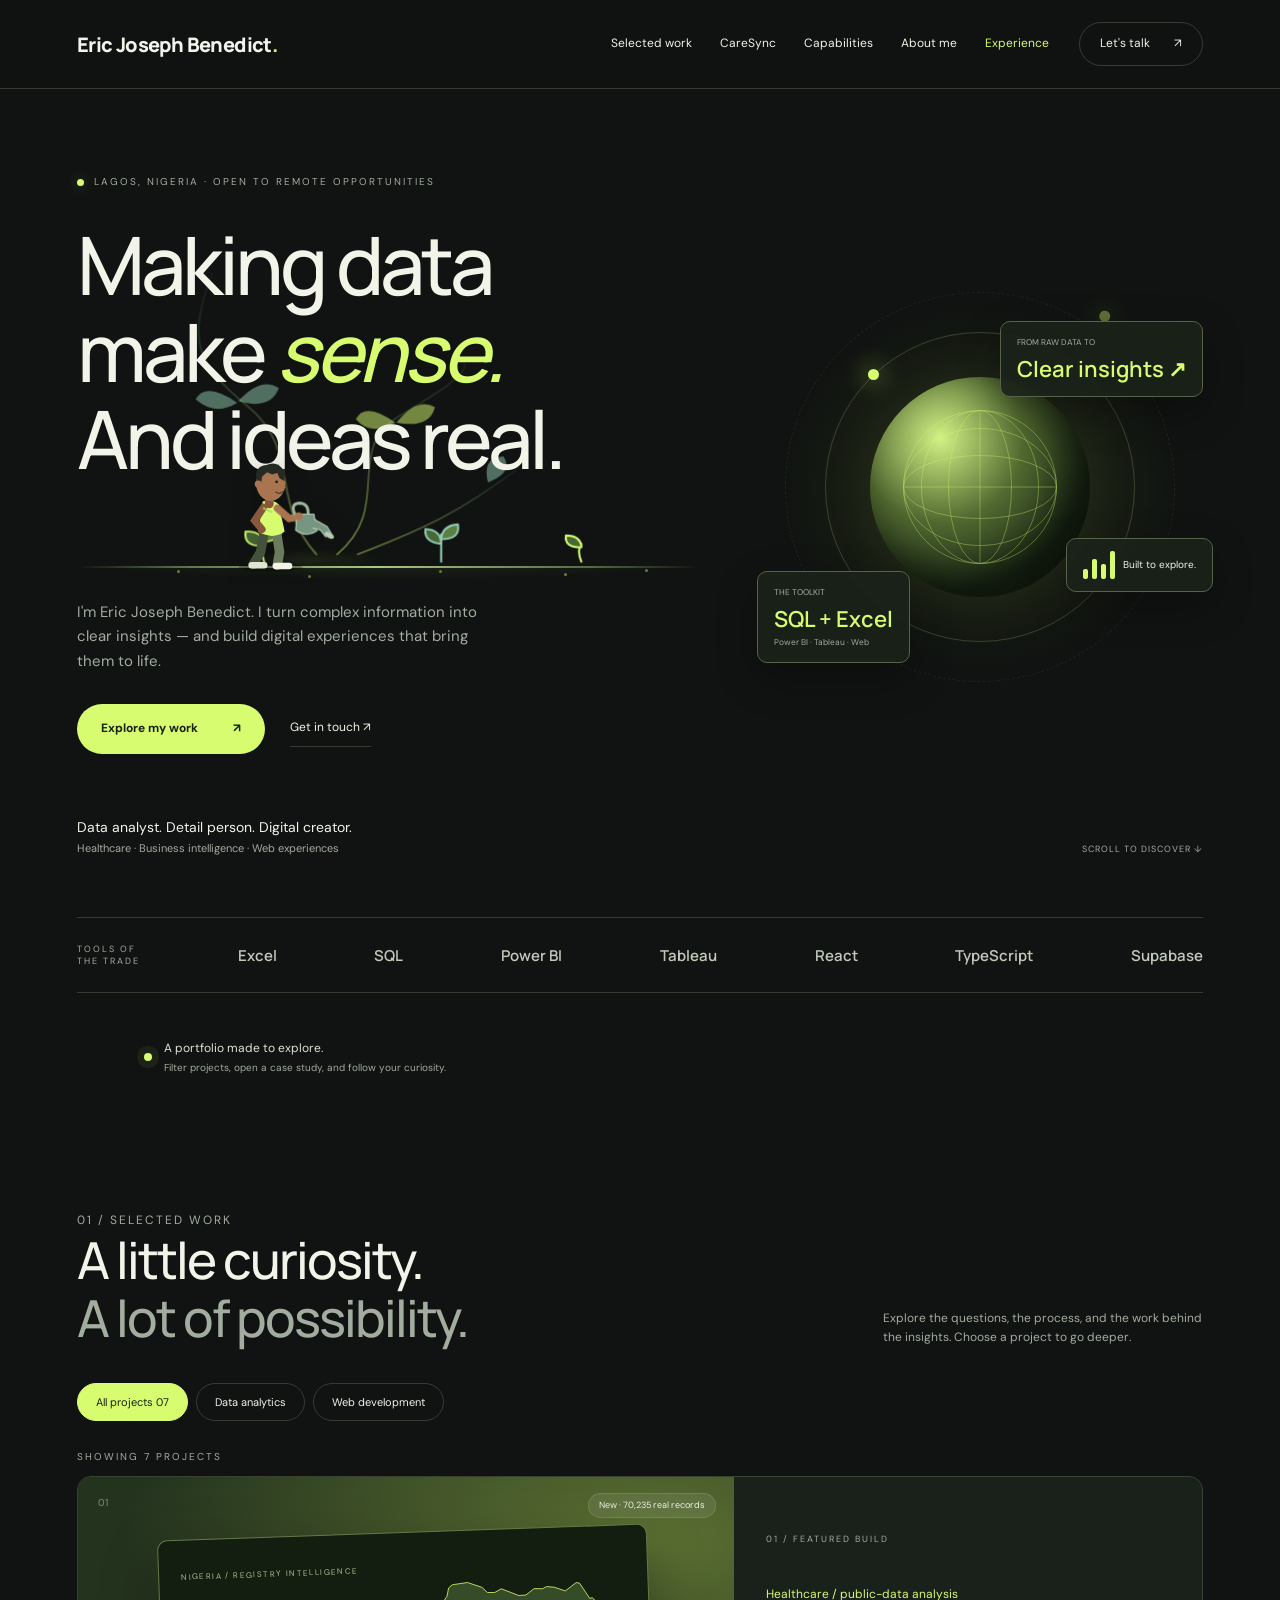
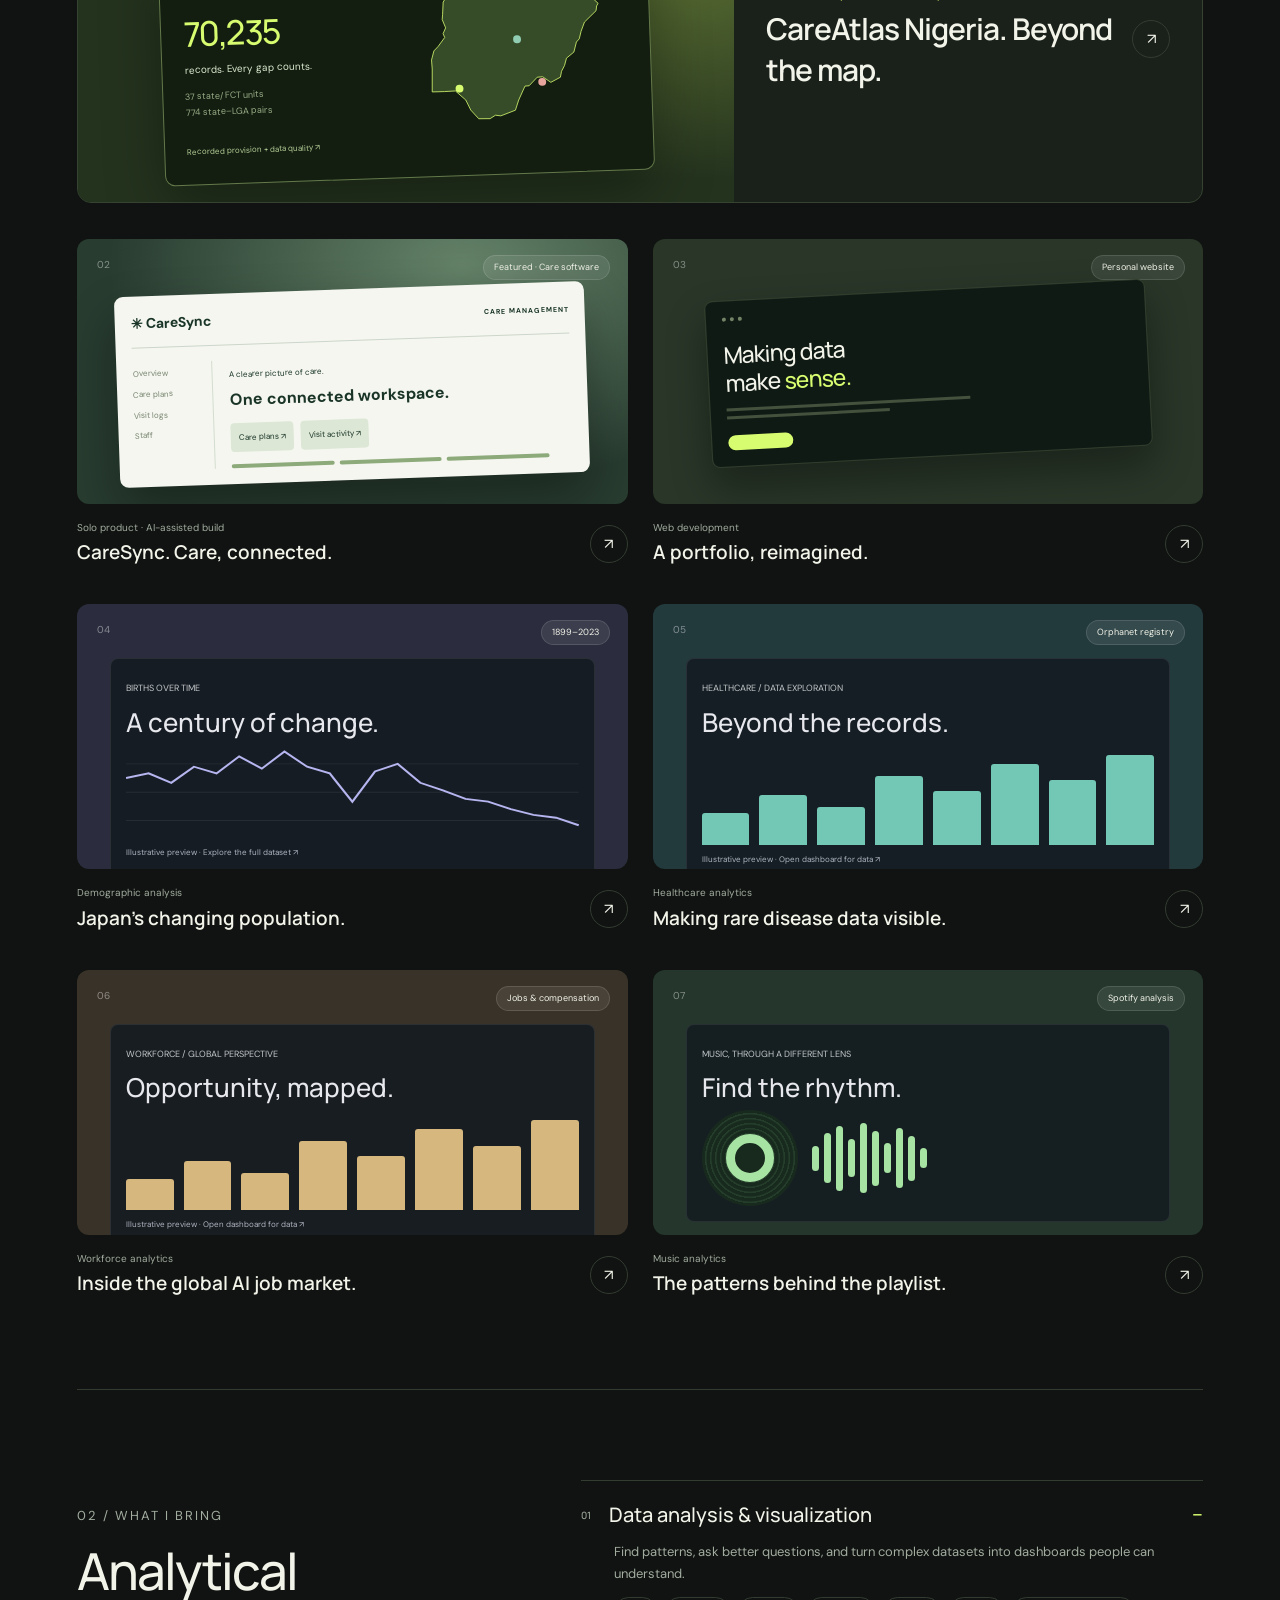
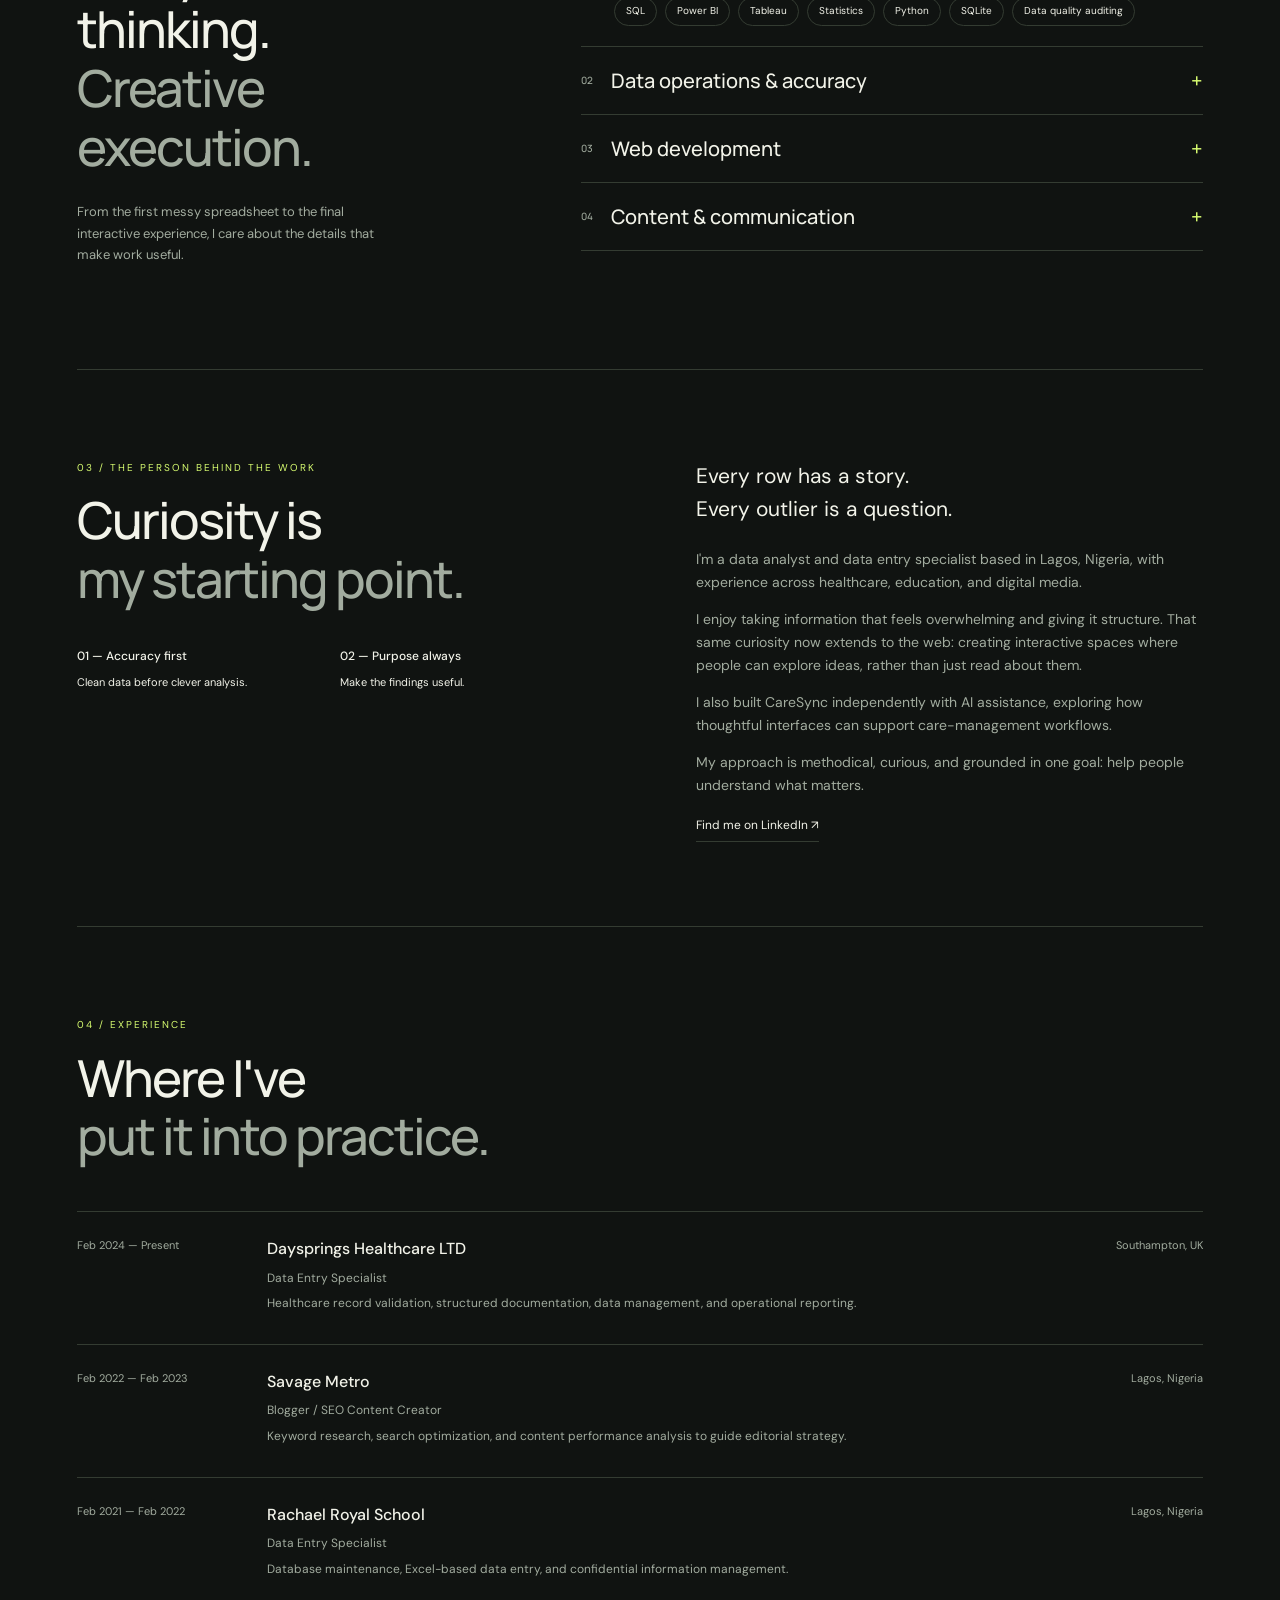
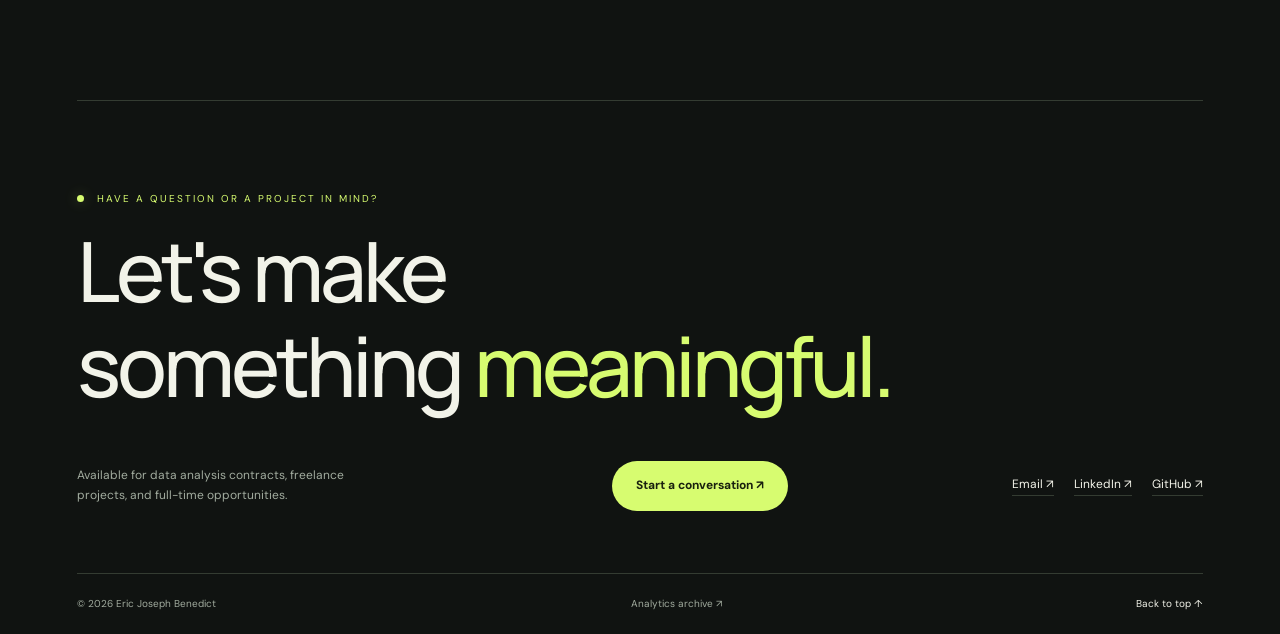
==== commit 21814c87: "Grow the homepage headline with an animated gardener and watering scene" ====
--- a/index.html
+++ b/index.html
@@ -2,10 +2,10 @@
 <html lang="en"><head><meta charset="utf-8"><meta name="viewport" content="width=device-width,initial-scale=1">
 <meta name="description" content="Eric Joseph Benedict — Data analyst, data entry specialist and web creator in Lagos. Explore interactive analytics projects and digital experiences.">
 <meta name="theme-color" content="#101311"><title>Eric Joseph Benedict — Data & Digital Experiences</title>
-<link rel="stylesheet" href="portfolio.css"><link rel="stylesheet" href="motion.css"><script src="motion-chart.js"></script></head>
+<link rel="stylesheet" href="portfolio.css"><link rel="stylesheet" href="motion.css"><script src="motion-chart.js"></script><link rel="stylesheet" href="hero-garden.css"><script src="hero-garden.js" defer></script></head>
 <body><a class="skip" href="#main">Skip to content</a><header><nav class="wrap"><a class="brand" href="#home" aria-label="Eric Joseph Benedict home">Eric Joseph Benedict<span>.</span></a><button class="menu" aria-expanded="false" aria-controls="navigation">Menu</button><div class="navlinks" id="navigation"><a href="#work">Selected work</a><a href="caresync.html">CareSync</a><a href="#skills">Capabilities</a><a href="#about">About me</a><a href="#experience">Experience</a></div><a class="pill navcontact" href="#contact">Let's talk <span>↗</span></a></nav></header>
 <main id="main"><div class="wrap">
-<div class="hero" id="home"><div class="eyebrow"><span class="dot"></span> Lagos, Nigeria · Open to remote opportunities</div><div class="herogrid"><div><h1>Making data<br>make <em>sense.</em><br>And ideas real.</h1><p class="intro">I'm Eric Joseph Benedict. I turn complex information into clear insights — and build digital experiences that bring them to life.</p><div class="actions"><a class="primary" href="#work">Explore my work <span>↗</span></a><a class="textlink" href="#contact">Get in touch ↗</a></div></div><div class="visual" role="img" aria-label="An orbiting data globe surrounded by analytics and web development cards"><div class="orbit"></div><div class="orbit two"></div><div class="orb"><svg viewBox="0 0 200 200" fill="none" stroke="#d7fc70" stroke-width=".6"><ellipse cx="100" cy="100" rx="85" ry="35"/><ellipse cx="100" cy="100" rx="85" ry="65"/><ellipse cx="100" cy="100" rx="35" ry="85"/><ellipse cx="100" cy="100" rx="65" ry="85"/><circle cx="100" cy="100" r="85"/><path d="M15 100h170M100 15v170"/></svg></div><div class="float one"><small>FROM RAW DATA TO</small><strong>Clear insights ↗</strong></div><div class="float two"><small>THE TOOLKIT</small><strong>SQL + Excel</strong><small>Power BI · Tableau · Web</small></div><div class="float three"><div class="spark"><i style="height:10px"></i><i style="height:20px"></i><i style="height:15px"></i><i style="height:28px"></i></div>Built to explore.</div></div></div><div class="herobottom"><div><span class="person">Data analyst. Detail person. Digital creator.</span>Healthcare · Business intelligence · Web experiences</div><a class="scrollcue" href="#work">Scroll to discover ↓</a></div></div>
+<div class="hero" id="home"><div class="eyebrow"><span class="dot"></span> Lagos, Nigeria · Open to remote opportunities</div><div class="herogrid"><div><div class="headline-garden"><svg class="garden-vines" viewBox="0 0 600 400" preserveAspectRatio="none" aria-hidden="true"><defs><linearGradient id="garden-vine-color" x1="0" y1="1" x2="0" y2="0"><stop stop-color="#d7fc70" stop-opacity=".65"/><stop offset="1" stop-color="#91cdb3" stop-opacity=".08"/></linearGradient></defs><g fill="none" stroke="url(#garden-vine-color)" stroke-width="2" stroke-linecap="round"><path class="garden-vine vine-one" d="M230 385C185 325 215 265 165 215S105 140 130 60"/><path class="garden-vine vine-two" d="M250 385C305 330 255 265 310 225S385 170 365 155"/><path class="garden-vine vine-three" d="M270 385C335 355 370 335 425 285"/></g><g class="garden-leaf leaf-one" fill="#91cdb3"><path d="M154 210q-30-25-40-4q19 20 40 4"/><path d="M155 208q22-29 39-15q-8 26-39 15"/></g><g class="garden-leaf leaf-two" fill="#d7fc70"><path d="M306 233q-29-25-38-4q14 20 38 4"/><path d="M307 233q20-30 37-18q-5 25-37 18"/></g><g class="garden-leaf leaf-three" fill="#91cdb3"><path d="M395 302q-6-29 15-30q10 18-15 30"/></g></svg><h1 class="garden-headline" aria-label="Making data make sense. And ideas real."><span class="garden-line" aria-hidden="true"><span class="garden-word" style="--grow-delay:3.2s">Making</span> <span class="garden-word" style="--grow-delay:3.8s">data</span></span><span class="garden-line" aria-hidden="true"><span class="garden-word" style="--grow-delay:4.6s">make</span> <em class="garden-word garden-sense" style="--grow-delay:5.1s">sense.</em></span><span class="garden-line" aria-hidden="true"><span class="garden-word" style="--grow-delay:6s">And</span> <span class="garden-word" style="--grow-delay:6.5s">ideas</span> <span class="garden-word" style="--grow-delay:7s">real.</span></span></h1><div class="garden-soil" aria-hidden="true"><span class="garden-soil-glow"></span><i></i><i></i><i></i><i></i><i></i></div><div class="gardener-track"><button class="garden-avatar" type="button" aria-label="Water the growing ideas"><svg viewBox="0 0 210 165" aria-hidden="true"><ellipse cx="94" cy="151" rx="44" ry="6" fill="#000" opacity=".25"/><g class="gardener-body"><g class="gardener-leg leg-back"><path d="M85 104L80 130L70 147" stroke="#44523d" stroke-width="13" stroke-linecap="round"/><path d="M68 148H85" stroke="#e0e6d0" stroke-width="9" stroke-linecap="round"/></g><g class="gardener-leg leg-front"><path d="M102 104L106 130L103 148" stroke="#6c7a5d" stroke-width="13" stroke-linecap="round"/><path d="M101 149H119" stroke="#f2f3e9" stroke-width="9" stroke-linecap="round"/></g><path d="M83 61Q94 55 105 65L113 102Q97 114 77 102Z" fill="#d7fc70"/><path d="M84 69L72 87L82 99" stroke="#87583c" stroke-width="10" stroke-linecap="round" fill="none"/><path d="M92 49V64" stroke="#87583c" stroke-width="12" stroke-linecap="round"/><ellipse cx="94" cy="36" rx="20" ry="24" fill="#a97550"/><path d="M75 34Q70 13 88 11Q103 4 113 20L113 33L106 29L103 22L96 24L89 21L82 27L81 36Z" fill="#252b24"/><circle cx="77" cy="37" r="5" fill="#a97550"/><circle cx="102" cy="34" r="2" fill="#21251d"/><path d="M109 39L115 42L108 44" fill="#a97550"/><path d="M101 48Q106 52 111 47" fill="none" stroke="#543b2d" stroke-width="1.8" stroke-linecap="round"/><g class="watering-rig"><path d="M103 70L119 84L132 82" stroke="#a97550" stroke-width="10" stroke-linecap="round" fill="none"/><path d="M130 84Q118 64 133 63Q146 63 145 79" stroke="#9fb7a0" stroke-width="4" fill="none"/><path d="M130 78H153L157 101Q143 111 128 100Z" fill="#769681" stroke="#b0ccb4" stroke-width="1.5"/><path d="M153 85L171 95L177 105L169 109L162 100L151 97" fill="#769681" stroke="#b0ccb4" stroke-width="1.5"/><ellipse cx="174" cy="107" rx="7" ry="3.5" transform="rotate(30 174 107)" fill="#b5cdb7"/><circle cx="132" cy="81" r="5.5" fill="#a97550"/><g class="garden-water" fill="none" stroke="#9ddbd5" stroke-width="2" stroke-linecap="round"><path class="water-stream" d="M175 112Q181 128 181 145"/><path class="water-stream stream-two" d="M178 111Q190 128 195 145"/><path class="water-stream stream-three" d="M172 112Q175 129 171 144"/></g></g><path d="M84 70L95 75" stroke="#b1d15b" stroke-width="2" stroke-linecap="round"/></g></svg></button></div><div class="garden-sprouts" aria-hidden="true"><svg viewBox="0 0 600 70" preserveAspectRatio="none"><g class="seedling seedling-one" fill="none" stroke="#d7fc70" stroke-width="2"><path d="M180 65Q175 48 180 37"/><path d="M180 47Q160 49 162 32Q178 30 180 47" fill="#486936"/><path d="M180 43Q197 41 197 27Q183 26 180 43" fill="#6c9444"/></g><g class="seedling seedling-two" fill="none" stroke="#91cdb3" stroke-width="2"><path d="M350 65V34"/><path d="M350 45Q333 43 335 29Q350 30 350 45" fill="#486936"/><path d="M350 40Q369 40 366 24Q351 25 350 40" fill="#5c7e43"/></g><g class="seedling seedling-three" fill="none" stroke="#d7fc70" stroke-width="2"><path d="M485 65Q480 52 485 44"/><path d="M485 49Q468 49 470 36Q484 36 485 49" fill="#486936"/></g></svg></div></div><p class="intro">I'm Eric Joseph Benedict. I turn complex information into clear insights — and build digital experiences that bring them to life.</p><div class="actions"><a class="primary" href="#work">Explore my work <span>↗</span></a><a class="textlink" href="#contact">Get in touch ↗</a></div></div><div class="visual" role="img" aria-label="An orbiting data globe surrounded by analytics and web development cards"><div class="orbit"></div><div class="orbit two"></div><div class="orb"><svg viewBox="0 0 200 200" fill="none" stroke="#d7fc70" stroke-width=".6"><ellipse cx="100" cy="100" rx="85" ry="35"/><ellipse cx="100" cy="100" rx="85" ry="65"/><ellipse cx="100" cy="100" rx="35" ry="85"/><ellipse cx="100" cy="100" rx="65" ry="85"/><circle cx="100" cy="100" r="85"/><path d="M15 100h170M100 15v170"/></svg></div><div class="float one"><small>FROM RAW DATA TO</small><strong>Clear insights ↗</strong></div><div class="float two"><small>THE TOOLKIT</small><strong>SQL + Excel</strong><small>Power BI · Tableau · Web</small></div><div class="float three"><div class="spark"><i style="height:10px"></i><i style="height:20px"></i><i style="height:15px"></i><i style="height:28px"></i></div>Built to explore.</div></div></div><div class="herobottom"><div><span class="person">Data analyst. Detail person. Digital creator.</span>Healthcare · Business intelligence · Web experiences</div><a class="scrollcue" href="#work">Scroll to discover ↓</a></div></div>
 <div class="toolstrip"><small>TOOLS OF<br>THE TRADE</small><span>Excel</span><span>SQL</span><span>Power BI</span><span>Tableau</span><span>React</span><span>TypeScript</span><span>Supabase</span></div>
 <section id="work"><div class="sectionhead"><div><p class="label">01 / Selected work</p><h2>A little curiosity.<br><span>A lot of possibility.</span></h2></div><p>Explore the questions, the process, and the work behind the insights. Choose a project to go deeper.</p></div><div class="filters" role="group" aria-label="Filter projects"><button class="filter" aria-pressed="true" data-filter="all">All projects <span>07</span></button><button class="filter" aria-pressed="false" data-filter="analytics">Data analytics</button><button class="filter" aria-pressed="false" data-filter="web">Web development</button></div><p id="resultcount" class="eyebrow" aria-live="polite">Showing 7 projects</p><div class="projects" id="projects"></div></section>
 <section id="skills"><div class="skillsgrid"><div class="skillsintro"><p class="label">02 / What I bring</p><h2>Analytical thinking.<br><span>Creative execution.</span></h2><p>From the first messy spreadsheet to the final interactive experience, I care about the details that make work useful.</p></div><div class="skillslist"><details open><summary><span class="num">01</span> Data analysis & visualization</summary><p>Find patterns, ask better questions, and turn complex datasets into dashboards people can understand.</p><div class="tags"><span>SQL</span><span>Power BI</span><span>Tableau</span><span>Statistics</span><span>Python</span><span>SQLite</span><span>Data quality auditing</span></div></details><details><summary><span class="num">02</span> Data operations & accuracy</summary><p>Structured data entry, cleaning, validation, and documentation for reliable reporting and easier retrieval.</p><div class="tags"><span>Excel</span><span>Pivot tables</span><span>Data validation</span><span>Healthcare records</span></div></details><details><summary><span class="num">03</span> Web development</summary><p>Build responsive interfaces and multi-page web experiences. CareSync is a website I built independently with AI assistance to help care agencies organize their operations. Its source demonstrates React and TypeScript interfaces, reusable components, application routing, Supabase integration, authentication, and forms.</p><div class="tags"><span>HTML</span><span>CSS</span><span>JavaScript</span><span>GitHub</span><span>Responsive design</span><span>React</span><span>TypeScript</span><span>Tailwind CSS</span><span>Supabase integration</span><span>Authentication</span><span>React Router</span><span>shadcn/ui</span><span>Forms & validation</span><span>Vite</span><span>AI-assisted development</span></div></details><details><summary><span class="num">04</span> Content & communication</summary><p>Explain findings clearly, organize reports, and use search and content performance data to inform editorial decisions.</p><div class="tags"><span>Report writing</span><span>SEO</span><span>Content analytics</span></div></details></div></div></section>
--- a/hero-garden.css
+++ b/hero-garden.css
@@ -0,0 +1,50 @@
+/* A little care turns the headline into a living garden. */
+.headline-garden{position:relative;isolation:isolate;padding-bottom:103px;margin-bottom:12px;--garden-soil:#a9ba8d}
+.garden-headline{position:relative;z-index:2;margin:0!important;font-size:clamp(46px,6.3vw,88px);line-height:1.08;letter-spacing:-.05em;font-weight:500;pointer-events:none}
+.garden-line{display:block;white-space:nowrap}
+.garden-word{display:inline-block;transform-origin:50% 100%;animation:gardenWordGrow 1.85s cubic-bezier(.2,.75,.25,1) var(--grow-delay) both;will-change:transform,opacity}
+.garden-headline .garden-sense{color:var(--lime);font-style:italic}
+.garden-vines{position:absolute;inset:0 0 18px;width:100%;height:calc(100% - 18px);z-index:0;overflow:visible;pointer-events:none}
+.garden-vine{stroke-dasharray:650;stroke-dashoffset:0;animation:gardenVineGrow 2.7s cubic-bezier(.2,.65,.3,1) both}
+.vine-one{animation-delay:2.8s}.vine-two{animation-delay:4s}.vine-three{animation-delay:5.4s}
+.garden-leaf{opacity:.5;transform-box:view-box;animation:gardenLeafGrow 1.4s ease-out both,gardenLeafSway 5s ease-in-out infinite alternate}
+.leaf-one{transform-origin:154px 210px;animation-delay:3.8s,5.2s}.leaf-two{transform-origin:307px 233px;animation-delay:5s,6.4s}.leaf-three{transform-origin:395px 302px;animation-delay:6.3s,7.7s}
+.garden-soil{position:absolute;left:0;right:0;bottom:17px;height:2px;background:linear-gradient(90deg,transparent,#60764c 18%,#adc48d 48%,#536741 83%,transparent);z-index:1;pointer-events:none}
+.garden-soil:after{content:'';position:absolute;inset:2px 0 auto;height:12px;background:radial-gradient(ellipse at top,#526f3525,transparent 70%)}
+.garden-soil-glow{position:absolute;left:22%;bottom:-5px;width:31%;height:25px;background:radial-gradient(ellipse,#d7fc7040,transparent 70%);animation:gardenSoilBreathe 5s ease-in-out 2.8s infinite both}
+.garden-soil i{position:absolute;width:3px;height:3px;border-radius:50%;background:#d7fc70;top:4px;opacity:.45}.garden-soil i:nth-of-type(1){left:16%}.garden-soil i:nth-of-type(2){left:37%;top:9px}.garden-soil i:nth-of-type(3){left:58%}.garden-soil i:nth-of-type(4){left:78%;top:7px}.garden-soil i:nth-of-type(5){left:91%;top:3px}
+.gardener-track{position:absolute;inset:0;z-index:4;pointer-events:none;overflow:hidden}
+.garden-avatar{position:absolute;bottom:7px;left:calc(36% - 100px);width:clamp(130px,12vw,160px);padding:0;border:0;background:none;color:inherit;cursor:pointer;pointer-events:auto;line-height:0;animation:gardenWalkIn 2.65s cubic-bezier(.25,.6,.3,1) both;filter:drop-shadow(0 7px 12px #0003);-webkit-tap-highlight-color:transparent}
+.garden-avatar svg{display:block;width:100%;height:auto;overflow:visible}
+.garden-avatar:hover{filter:drop-shadow(0 0 12px #d7fc7035)}
+.garden-avatar:focus-visible{outline:2px solid var(--lime);outline-offset:-5px;border-radius:22px}
+.gardener-body{animation:gardenIdle 3s ease-in-out 2.65s infinite;transform-origin:95px 150px;transform-box:view-box}
+.gardener-leg{transform-box:view-box;transform-origin:94px 107px;animation:gardenStep .44s ease-in-out 0s 6}
+.leg-back{animation-direction:reverse;transform-origin:85px 107px}
+.watering-rig{transform-box:view-box;transform-origin:103px 70px;animation:gardenPour 5.5s ease-in-out 2.65s infinite both}
+.garden-water{animation:gardenWaterOn 5.5s ease-in-out 2.65s infinite both}
+.water-stream{stroke-dasharray:2 7;animation:gardenDroplets .65s linear infinite}
+.stream-two{animation-delay:-.24s}.stream-three{animation-delay:-.45s}
+.garden-sprouts{position:absolute;bottom:18px;left:0;right:0;height:65px;z-index:3;pointer-events:none}
+.garden-sprouts svg{width:100%;height:100%;overflow:visible}
+.seedling{transform-box:view-box;animation:gardenSprout 1.7s cubic-bezier(.2,.7,.3,1) both}
+.seedling-one{transform-origin:180px 65px;animation-delay:3.3s}.seedling-two{transform-origin:350px 65px;animation-delay:4.7s}.seedling-three{transform-origin:485px 65px;animation-delay:6.1s}
+.garden-extra-water .garden-water{animation:none!important;opacity:1!important}
+.garden-extra-water .garden-soil-glow{animation:gardenWaterReward 1.8s ease-out both}
+.garden-resting .garden-avatar,.garden-resting .gardener-body,.garden-resting .watering-rig,.garden-resting .garden-water,.garden-resting .water-stream,.garden-resting .garden-soil-glow,.garden-resting .garden-leaf{animation-play-state:paused}
+@keyframes gardenWordGrow{0%{opacity:0;transform:translateY(28px) scale(.83,.025) rotate(-3deg);filter:blur(2px)}18%{opacity:.35}62%{opacity:1;transform:translateY(-3px) scale(1.015,1.035) rotate(.5deg);filter:blur(0)}83%{transform:translateY(1px) scale(.998,.985)}100%{opacity:1;transform:none;filter:none}}
+@keyframes gardenVineGrow{from{stroke-dashoffset:650;opacity:0}to{stroke-dashoffset:0;opacity:.65}}
+@keyframes gardenLeafGrow{from{opacity:0;transform:scale(.01)}to{opacity:.5;transform:scale(1)}}
+@keyframes gardenLeafSway{from{rotate:-3deg}to{rotate:4deg}}
+@keyframes gardenWalkIn{from{left:-170px}to{left:calc(36% - 100px)}}
+@keyframes gardenStep{0%,100%{transform:rotate(-9deg)}50%{transform:rotate(11deg)}}
+@keyframes gardenIdle{0%,100%{translate:0 0}50%{translate:0 -1.5px}}
+@keyframes gardenPour{0%,8%,74%,100%{transform:rotate(0)}24%,53%{transform:rotate(11deg)}}
+@keyframes gardenWaterOn{0%,10%,68%,100%{opacity:0}20%,52%{opacity:1}}
+@keyframes gardenDroplets{to{stroke-dashoffset:-27}}
+@keyframes gardenSprout{0%{opacity:0;transform:scale(.1,.01)}65%{opacity:1;transform:scale(1.05,1.1)}100%{opacity:1;transform:none}}
+@keyframes gardenSoilBreathe{0%,100%{opacity:.3;scale:.8 1}40%,65%{opacity:.85;scale:1.08 1}}
+@keyframes gardenWaterReward{0%{opacity:.3;scale:.8}40%{opacity:1;scale:1.4}100%{opacity:.5;scale:1}}
+@media(max-width:900px){.garden-headline{font-size:clamp(44px,6.1vw,70px)}.headline-garden{padding-bottom:95px}.garden-avatar{width:140px}}
+@media(max-width:650px){.garden-headline{font-size:clamp(38px,10.2vw,58px);line-height:1.12;letter-spacing:-.055em}.headline-garden{padding-bottom:95px;margin-bottom:5px}.garden-avatar{width:130px}.garden-vines{opacity:.65}.garden-sprouts{height:51px}.gardener-track{overflow:visible}.garden-avatar{animation-name:gardenMobileWalkIn}@keyframes gardenMobileWalkIn{from{left:-145px;opacity:0}8%{opacity:1}to{left:calc(36% - 100px);opacity:1}}}
+@media(prefers-reduced-motion:reduce){.headline-garden *{animation:none!important;transition:none!important;filter:none!important}.garden-word{opacity:1;transform:none}.garden-water{opacity:0}.garden-vine{stroke-dashoffset:0}.garden-leaf{opacity:.5}.garden-avatar{left:calc(36% - 100px)}}
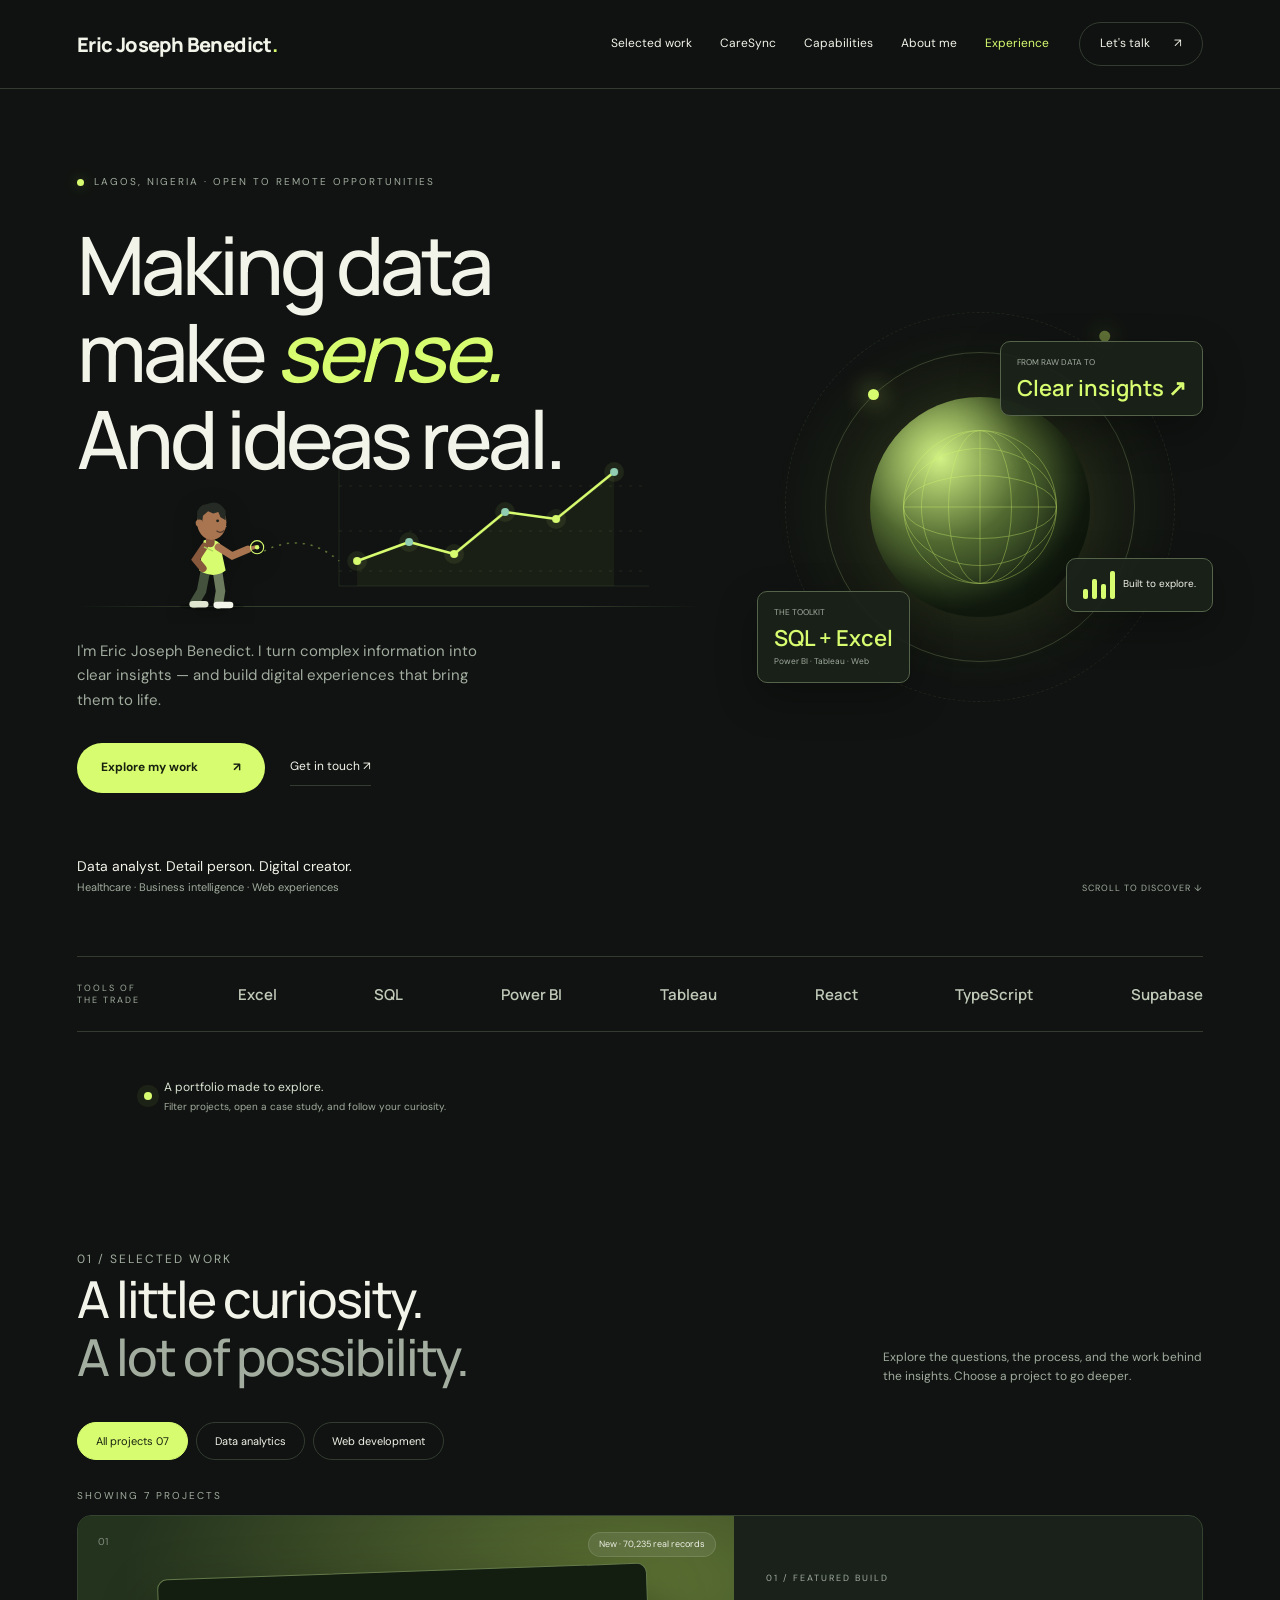
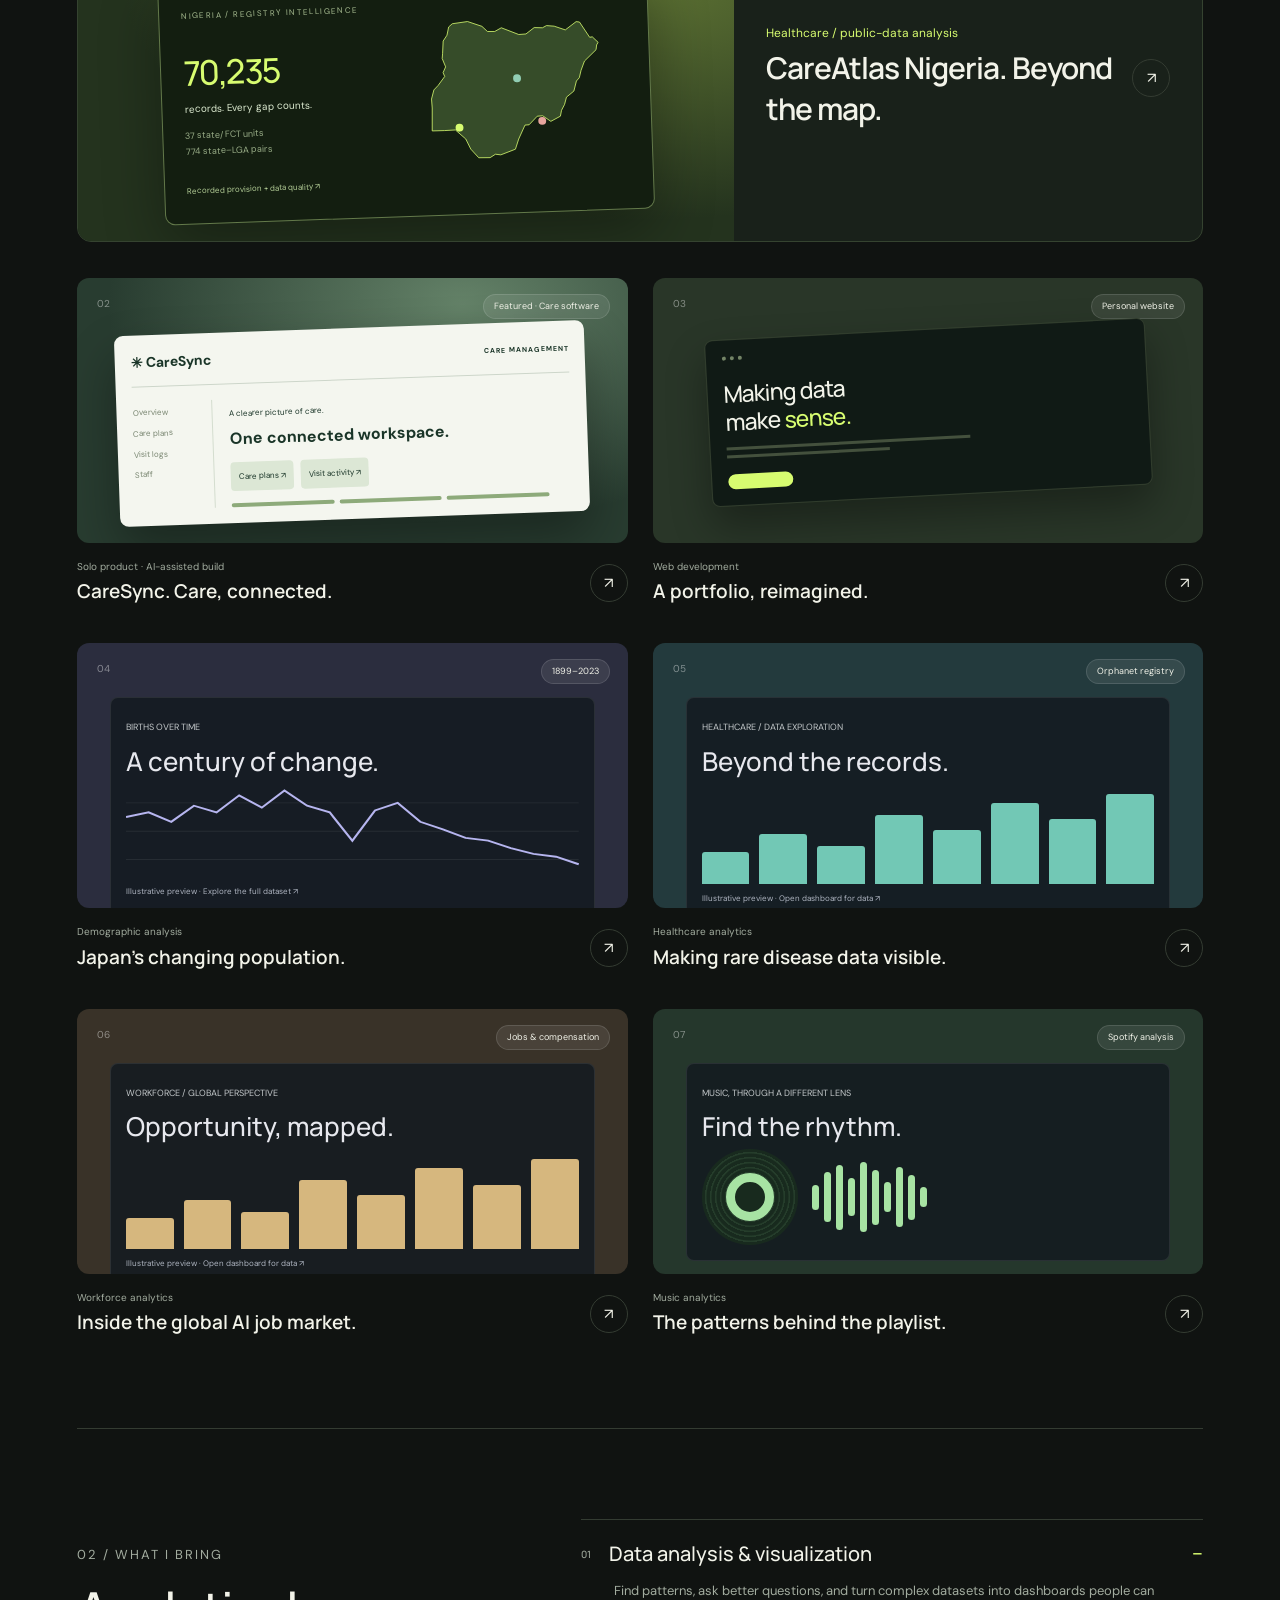
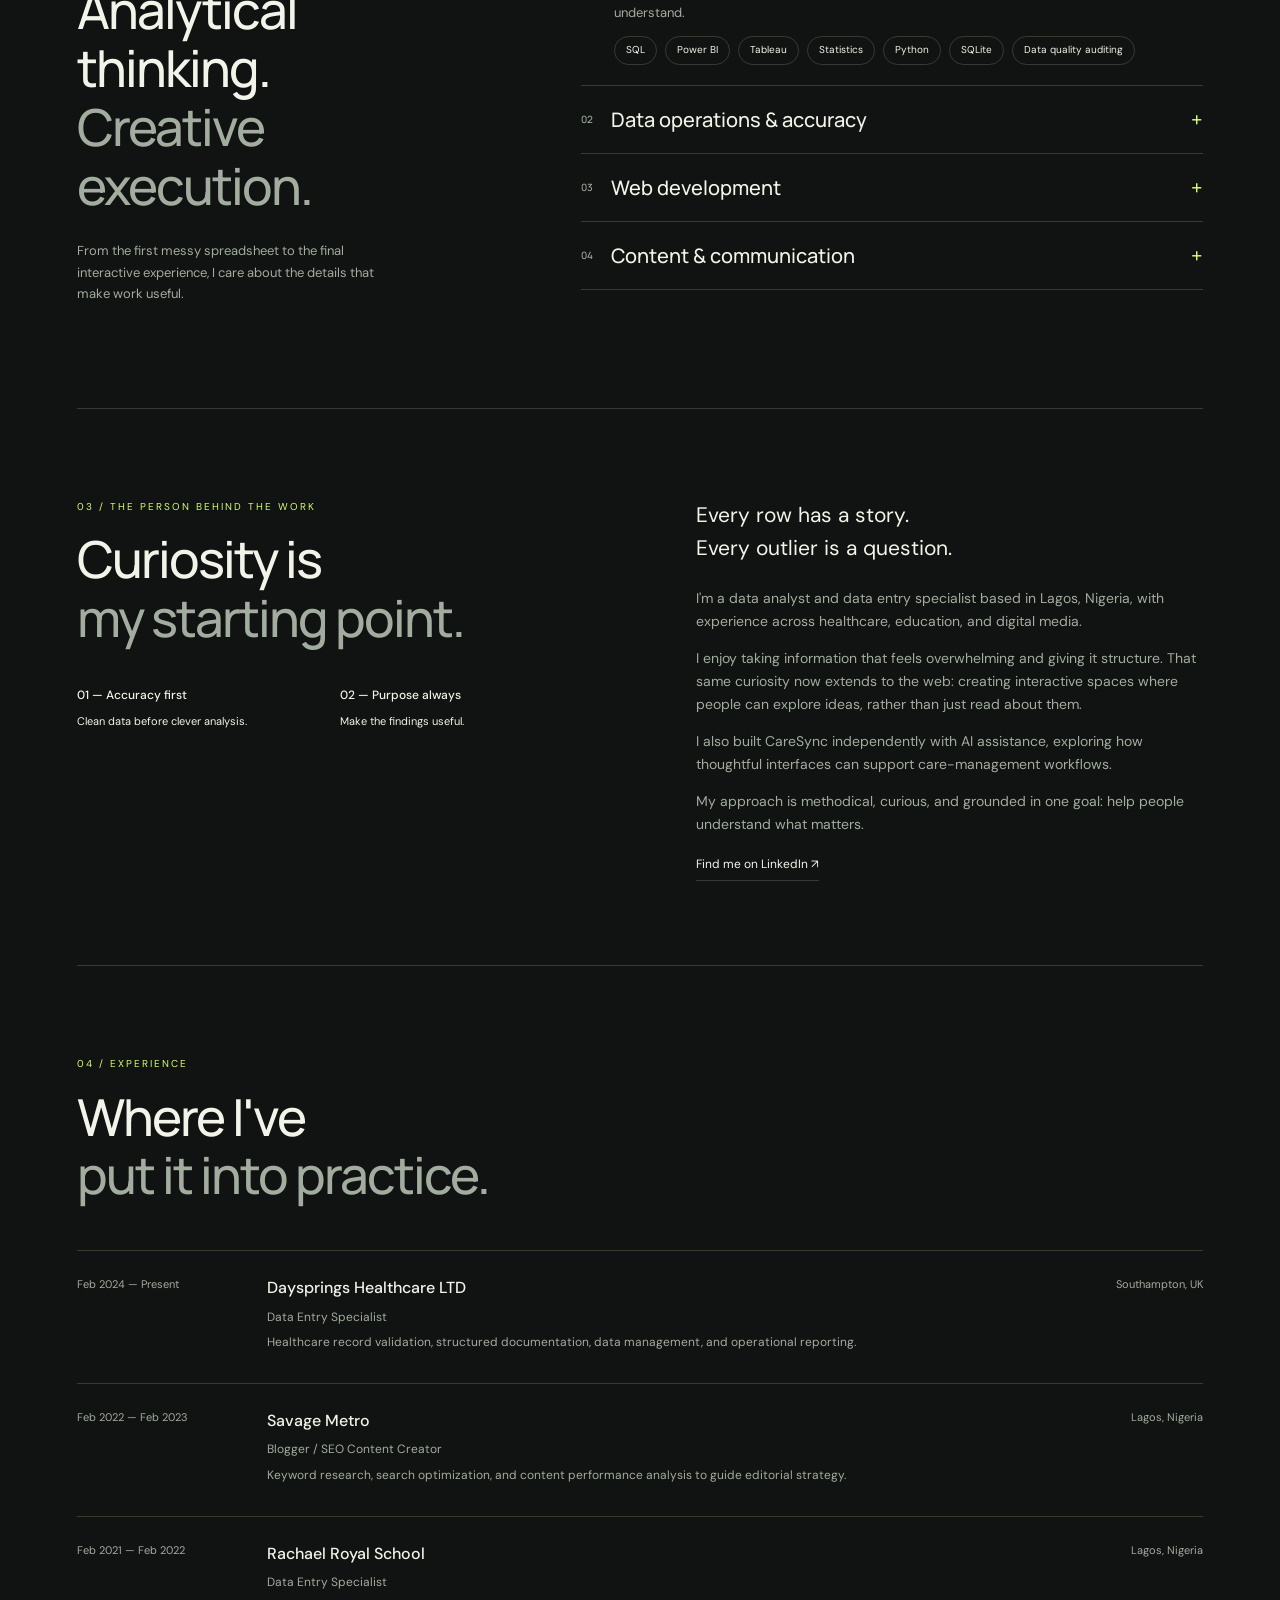
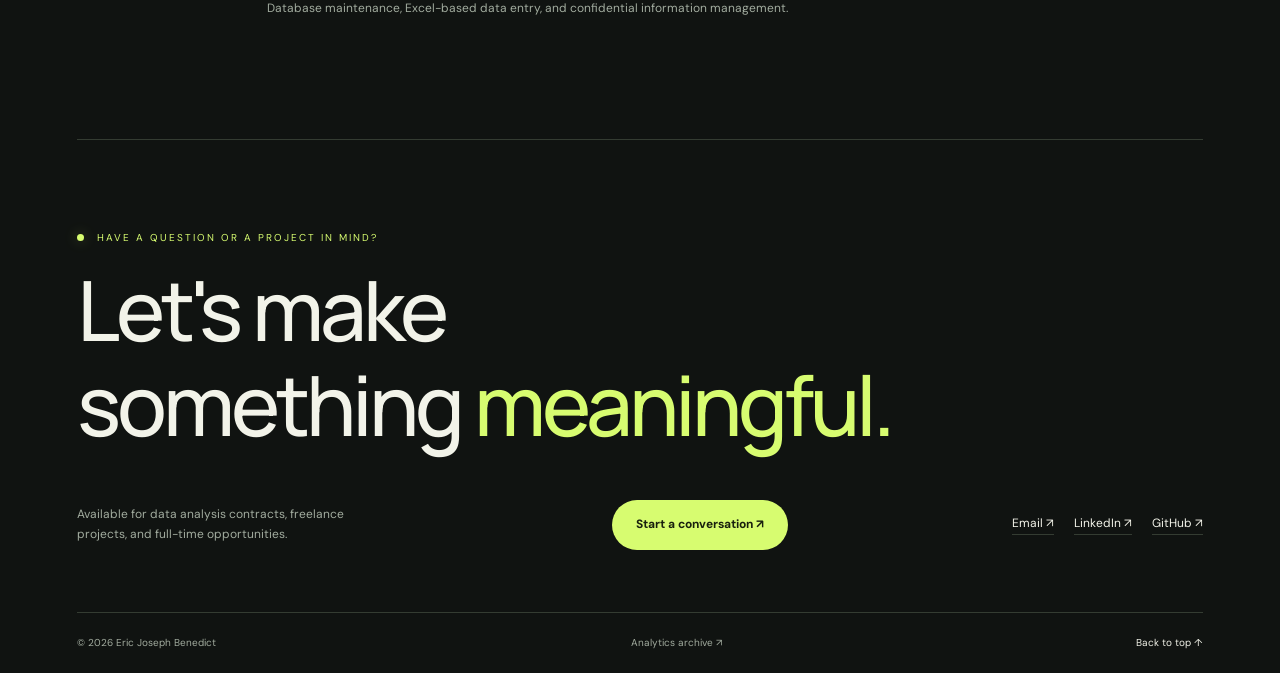
==== commit 46b153b7: "Replace gardening with a data-to-clarity headline animation" ====
--- a/index.html
+++ b/index.html
@@ -2,10 +2,10 @@
 <html lang="en"><head><meta charset="utf-8"><meta name="viewport" content="width=device-width,initial-scale=1">
 <meta name="description" content="Eric Joseph Benedict — Data analyst, data entry specialist and web creator in Lagos. Explore interactive analytics projects and digital experiences.">
 <meta name="theme-color" content="#101311"><title>Eric Joseph Benedict — Data & Digital Experiences</title>
-<link rel="stylesheet" href="portfolio.css"><link rel="stylesheet" href="motion.css"><script src="motion-chart.js"></script><link rel="stylesheet" href="hero-garden.css"><script src="hero-garden.js" defer></script></head>
+<link rel="stylesheet" href="portfolio.css"><link rel="stylesheet" href="motion.css"><script src="motion-chart.js"></script><link rel="stylesheet" href="hero-clarity.css"><script src="hero-clarity.js" defer></script></head>
 <body><a class="skip" href="#main">Skip to content</a><header><nav class="wrap"><a class="brand" href="#home" aria-label="Eric Joseph Benedict home">Eric Joseph Benedict<span>.</span></a><button class="menu" aria-expanded="false" aria-controls="navigation">Menu</button><div class="navlinks" id="navigation"><a href="#work">Selected work</a><a href="caresync.html">CareSync</a><a href="#skills">Capabilities</a><a href="#about">About me</a><a href="#experience">Experience</a></div><a class="pill navcontact" href="#contact">Let's talk <span>↗</span></a></nav></header>
 <main id="main"><div class="wrap">
-<div class="hero" id="home"><div class="eyebrow"><span class="dot"></span> Lagos, Nigeria · Open to remote opportunities</div><div class="herogrid"><div><div class="headline-garden"><svg class="garden-vines" viewBox="0 0 600 400" preserveAspectRatio="none" aria-hidden="true"><defs><linearGradient id="garden-vine-color" x1="0" y1="1" x2="0" y2="0"><stop stop-color="#d7fc70" stop-opacity=".65"/><stop offset="1" stop-color="#91cdb3" stop-opacity=".08"/></linearGradient></defs><g fill="none" stroke="url(#garden-vine-color)" stroke-width="2" stroke-linecap="round"><path class="garden-vine vine-one" d="M230 385C185 325 215 265 165 215S105 140 130 60"/><path class="garden-vine vine-two" d="M250 385C305 330 255 265 310 225S385 170 365 155"/><path class="garden-vine vine-three" d="M270 385C335 355 370 335 425 285"/></g><g class="garden-leaf leaf-one" fill="#91cdb3"><path d="M154 210q-30-25-40-4q19 20 40 4"/><path d="M155 208q22-29 39-15q-8 26-39 15"/></g><g class="garden-leaf leaf-two" fill="#d7fc70"><path d="M306 233q-29-25-38-4q14 20 38 4"/><path d="M307 233q20-30 37-18q-5 25-37 18"/></g><g class="garden-leaf leaf-three" fill="#91cdb3"><path d="M395 302q-6-29 15-30q10 18-15 30"/></g></svg><h1 class="garden-headline" aria-label="Making data make sense. And ideas real."><span class="garden-line" aria-hidden="true"><span class="garden-word" style="--grow-delay:3.2s">Making</span> <span class="garden-word" style="--grow-delay:3.8s">data</span></span><span class="garden-line" aria-hidden="true"><span class="garden-word" style="--grow-delay:4.6s">make</span> <em class="garden-word garden-sense" style="--grow-delay:5.1s">sense.</em></span><span class="garden-line" aria-hidden="true"><span class="garden-word" style="--grow-delay:6s">And</span> <span class="garden-word" style="--grow-delay:6.5s">ideas</span> <span class="garden-word" style="--grow-delay:7s">real.</span></span></h1><div class="garden-soil" aria-hidden="true"><span class="garden-soil-glow"></span><i></i><i></i><i></i><i></i><i></i></div><div class="gardener-track"><button class="garden-avatar" type="button" aria-label="Water the growing ideas"><svg viewBox="0 0 210 165" aria-hidden="true"><ellipse cx="94" cy="151" rx="44" ry="6" fill="#000" opacity=".25"/><g class="gardener-body"><g class="gardener-leg leg-back"><path d="M85 104L80 130L70 147" stroke="#44523d" stroke-width="13" stroke-linecap="round"/><path d="M68 148H85" stroke="#e0e6d0" stroke-width="9" stroke-linecap="round"/></g><g class="gardener-leg leg-front"><path d="M102 104L106 130L103 148" stroke="#6c7a5d" stroke-width="13" stroke-linecap="round"/><path d="M101 149H119" stroke="#f2f3e9" stroke-width="9" stroke-linecap="round"/></g><path d="M83 61Q94 55 105 65L113 102Q97 114 77 102Z" fill="#d7fc70"/><path d="M84 69L72 87L82 99" stroke="#87583c" stroke-width="10" stroke-linecap="round" fill="none"/><path d="M92 49V64" stroke="#87583c" stroke-width="12" stroke-linecap="round"/><ellipse cx="94" cy="36" rx="20" ry="24" fill="#a97550"/><path d="M75 34Q70 13 88 11Q103 4 113 20L113 33L106 29L103 22L96 24L89 21L82 27L81 36Z" fill="#252b24"/><circle cx="77" cy="37" r="5" fill="#a97550"/><circle cx="102" cy="34" r="2" fill="#21251d"/><path d="M109 39L115 42L108 44" fill="#a97550"/><path d="M101 48Q106 52 111 47" fill="none" stroke="#543b2d" stroke-width="1.8" stroke-linecap="round"/><g class="watering-rig"><path d="M103 70L119 84L132 82" stroke="#a97550" stroke-width="10" stroke-linecap="round" fill="none"/><path d="M130 84Q118 64 133 63Q146 63 145 79" stroke="#9fb7a0" stroke-width="4" fill="none"/><path d="M130 78H153L157 101Q143 111 128 100Z" fill="#769681" stroke="#b0ccb4" stroke-width="1.5"/><path d="M153 85L171 95L177 105L169 109L162 100L151 97" fill="#769681" stroke="#b0ccb4" stroke-width="1.5"/><ellipse cx="174" cy="107" rx="7" ry="3.5" transform="rotate(30 174 107)" fill="#b5cdb7"/><circle cx="132" cy="81" r="5.5" fill="#a97550"/><g class="garden-water" fill="none" stroke="#9ddbd5" stroke-width="2" stroke-linecap="round"><path class="water-stream" d="M175 112Q181 128 181 145"/><path class="water-stream stream-two" d="M178 111Q190 128 195 145"/><path class="water-stream stream-three" d="M172 112Q175 129 171 144"/></g></g><path d="M84 70L95 75" stroke="#b1d15b" stroke-width="2" stroke-linecap="round"/></g></svg></button></div><div class="garden-sprouts" aria-hidden="true"><svg viewBox="0 0 600 70" preserveAspectRatio="none"><g class="seedling seedling-one" fill="none" stroke="#d7fc70" stroke-width="2"><path d="M180 65Q175 48 180 37"/><path d="M180 47Q160 49 162 32Q178 30 180 47" fill="#486936"/><path d="M180 43Q197 41 197 27Q183 26 180 43" fill="#6c9444"/></g><g class="seedling seedling-two" fill="none" stroke="#91cdb3" stroke-width="2"><path d="M350 65V34"/><path d="M350 45Q333 43 335 29Q350 30 350 45" fill="#486936"/><path d="M350 40Q369 40 366 24Q351 25 350 40" fill="#5c7e43"/></g><g class="seedling seedling-three" fill="none" stroke="#d7fc70" stroke-width="2"><path d="M485 65Q480 52 485 44"/><path d="M485 49Q468 49 470 36Q484 36 485 49" fill="#486936"/></g></svg></div></div><p class="intro">I'm Eric Joseph Benedict. I turn complex information into clear insights — and build digital experiences that bring them to life.</p><div class="actions"><a class="primary" href="#work">Explore my work <span>↗</span></a><a class="textlink" href="#contact">Get in touch ↗</a></div></div><div class="visual" role="img" aria-label="An orbiting data globe surrounded by analytics and web development cards"><div class="orbit"></div><div class="orbit two"></div><div class="orb"><svg viewBox="0 0 200 200" fill="none" stroke="#d7fc70" stroke-width=".6"><ellipse cx="100" cy="100" rx="85" ry="35"/><ellipse cx="100" cy="100" rx="85" ry="65"/><ellipse cx="100" cy="100" rx="35" ry="85"/><ellipse cx="100" cy="100" rx="65" ry="85"/><circle cx="100" cy="100" r="85"/><path d="M15 100h170M100 15v170"/></svg></div><div class="float one"><small>FROM RAW DATA TO</small><strong>Clear insights ↗</strong></div><div class="float two"><small>THE TOOLKIT</small><strong>SQL + Excel</strong><small>Power BI · Tableau · Web</small></div><div class="float three"><div class="spark"><i style="height:10px"></i><i style="height:20px"></i><i style="height:15px"></i><i style="height:28px"></i></div>Built to explore.</div></div></div><div class="herobottom"><div><span class="person">Data analyst. Detail person. Digital creator.</span>Healthcare · Business intelligence · Web experiences</div><a class="scrollcue" href="#work">Scroll to discover ↓</a></div></div>
+<div class="hero" id="home"><div class="eyebrow"><span class="dot"></span> Lagos, Nigeria · Open to remote opportunities</div><div class="herogrid"><div><div class="clarity-story"><h1 class="clarity-headline" aria-label="Making data make sense. And ideas real."><span class="clarity-line" aria-hidden="true"><span class="clarity-words" style="--reveal:.8s">Making data</span></span><span class="clarity-line" aria-hidden="true"><span class="clarity-words" style="--reveal:3s">make</span> <em class="clarity-words clarity-sense" style="--reveal:3.7s">sense.</em></span><span class="clarity-line" aria-hidden="true"><span class="clarity-words" style="--reveal:5s">And ideas real.</span></span></h1><div class="clarity-dataset" aria-hidden="true"><svg viewBox="0 0 600 190" preserveAspectRatio="xMidYMid meet"><g class="clarity-grid" fill="none" stroke="#91b27625" stroke-width="1"><path d="M250 25V160H560"/><path d="M250 60H560M250 105H560M250 145H560" stroke-dasharray="3 7"/></g><path class="clarity-fill" d="M268 135L320 116L365 128L416 86L467 93L525 46V160H268Z" fill="#d7fc700d"/><path class="clarity-connector" d="M175 125Q215 105 250 135" fill="none" stroke="#d7fc7070" stroke-width="1.5" stroke-dasharray="2 6"/><path class="clarity-chart" d="M268 135L320 116L365 128L416 86L467 93L525 46" fill="none" stroke="#d7fc70" stroke-width="2.5" stroke-linecap="round" stroke-linejoin="round"/><g class="sorting-point" style="--dx:-185px;--dy:-72px;--sort-delay:0.8s"><circle cx="268" cy="135" r="10" fill="#d7fc7014"/><circle cx="268" cy="135" r="4" fill="#d7fc70"/></g><g class="sorting-point" style="--dx:120px;--dy:-88px;--sort-delay:0.9700000000000001s"><circle cx="320" cy="116" r="10" fill="#d7fc7014"/><circle cx="320" cy="116" r="4" fill="#91cdb3"/></g><g class="sorting-point" style="--dx:-180px;--dy:-110px;--sort-delay:1.1400000000000001s"><circle cx="365" cy="128" r="10" fill="#d7fc7014"/><circle cx="365" cy="128" r="4" fill="#d7fc70"/></g><g class="sorting-point" style="--dx:-125px;--dy:-15px;--sort-delay:1.31s"><circle cx="416" cy="86" r="10" fill="#d7fc7014"/><circle cx="416" cy="86" r="4" fill="#91cdb3"/></g><g class="sorting-point" style="--dx:75px;--dy:-90px;--sort-delay:1.48s"><circle cx="467" cy="93" r="10" fill="#d7fc7014"/><circle cx="467" cy="93" r="4" fill="#d7fc70"/></g><g class="sorting-point" style="--dx:-240px;--dy:25px;--sort-delay:1.6500000000000001s"><circle cx="525" cy="46" r="10" fill="#d7fc7014"/><circle cx="525" cy="46" r="4" fill="#91cdb3"/></g><g class="clarity-traveler"><circle r="5" fill="#f2f3e9"/><circle r="12" fill="#d7fc7018"/></g><g class="clarity-fragment" style="--fragment-delay:.2s"><text x="70" y="42">01</text><text x="228" y="28">128</text><text x="535" y="20">∑</text><text x="385" y="22">10</text></g></svg></div><div class="analyst-track"><button class="clarity-avatar" type="button" aria-label="Arrange the data points again"><svg viewBox="0 0 210 165" aria-hidden="true"><ellipse cx="94" cy="151" rx="44" ry="6" fill="#000" opacity=".25"/><g class="analyst-body"><g class="analyst-leg leg-back"><path d="M85 104L80 130L70 147" stroke="#44523d" stroke-width="13" stroke-linecap="round"/><path d="M68 148H85" stroke="#e0e6d0" stroke-width="9" stroke-linecap="round"/></g><g class="analyst-leg leg-front"><path d="M102 104L106 130L103 148" stroke="#6c7a5d" stroke-width="13" stroke-linecap="round"/><path d="M101 149H119" stroke="#f2f3e9" stroke-width="9" stroke-linecap="round"/></g><path d="M83 61Q94 55 105 65L113 102Q97 114 77 102Z" fill="#d7fc70"/><path d="M84 69L72 87L82 99" stroke="#87583c" stroke-width="10" stroke-linecap="round" fill="none"/><path d="M92 49V64" stroke="#87583c" stroke-width="12" stroke-linecap="round"/><ellipse cx="94" cy="36" rx="20" ry="24" fill="#a97550"/><path d="M75 34Q70 13 88 11Q103 4 113 20L113 33L106 29L103 22L96 24L89 21L82 27L81 36Z" fill="#252b24"/><circle cx="77" cy="37" r="5" fill="#a97550"/><circle cx="102" cy="34" r="2" fill="#21251d"/><path d="M109 39L115 42L108 44" fill="#a97550"/><path d="M101 48Q106 52 111 47" fill="none" stroke="#543b2d" stroke-width="1.8" stroke-linecap="round"/><g class="sorting-arm"><path d="M103 70L122 82L143 73" stroke="#a97550" stroke-width="10" stroke-linecap="round" fill="none"/><path d="M142 73L153 70" stroke="#a97550" stroke-width="5" stroke-linecap="round"/><circle class="sort-cursor" cx="156" cy="70" r="9" fill="none" stroke="#d7fc70" stroke-width="1.5"/><circle cx="156" cy="70" r="3" fill="#d7fc70"/></g><path d="M84 70L95 75" stroke="#b1d15b" stroke-width="2" stroke-linecap="round"/></g></svg></button></div><div class="clarity-ground" aria-hidden="true"></div></div><p class="intro">I'm Eric Joseph Benedict. I turn complex information into clear insights — and build digital experiences that bring them to life.</p><div class="actions"><a class="primary" href="#work">Explore my work <span>↗</span></a><a class="textlink" href="#contact">Get in touch ↗</a></div></div><div class="visual" role="img" aria-label="An orbiting data globe surrounded by analytics and web development cards"><div class="orbit"></div><div class="orbit two"></div><div class="orb"><svg viewBox="0 0 200 200" fill="none" stroke="#d7fc70" stroke-width=".6"><ellipse cx="100" cy="100" rx="85" ry="35"/><ellipse cx="100" cy="100" rx="85" ry="65"/><ellipse cx="100" cy="100" rx="35" ry="85"/><ellipse cx="100" cy="100" rx="65" ry="85"/><circle cx="100" cy="100" r="85"/><path d="M15 100h170M100 15v170"/></svg></div><div class="float one"><small>FROM RAW DATA TO</small><strong>Clear insights ↗</strong></div><div class="float two"><small>THE TOOLKIT</small><strong>SQL + Excel</strong><small>Power BI · Tableau · Web</small></div><div class="float three"><div class="spark"><i style="height:10px"></i><i style="height:20px"></i><i style="height:15px"></i><i style="height:28px"></i></div>Built to explore.</div></div></div><div class="herobottom"><div><span class="person">Data analyst. Detail person. Digital creator.</span>Healthcare · Business intelligence · Web experiences</div><a class="scrollcue" href="#work">Scroll to discover ↓</a></div></div>
 <div class="toolstrip"><small>TOOLS OF<br>THE TRADE</small><span>Excel</span><span>SQL</span><span>Power BI</span><span>Tableau</span><span>React</span><span>TypeScript</span><span>Supabase</span></div>
 <section id="work"><div class="sectionhead"><div><p class="label">01 / Selected work</p><h2>A little curiosity.<br><span>A lot of possibility.</span></h2></div><p>Explore the questions, the process, and the work behind the insights. Choose a project to go deeper.</p></div><div class="filters" role="group" aria-label="Filter projects"><button class="filter" aria-pressed="true" data-filter="all">All projects <span>07</span></button><button class="filter" aria-pressed="false" data-filter="analytics">Data analytics</button><button class="filter" aria-pressed="false" data-filter="web">Web development</button></div><p id="resultcount" class="eyebrow" aria-live="polite">Showing 7 projects</p><div class="projects" id="projects"></div></section>
 <section id="skills"><div class="skillsgrid"><div class="skillsintro"><p class="label">02 / What I bring</p><h2>Analytical thinking.<br><span>Creative execution.</span></h2><p>From the first messy spreadsheet to the final interactive experience, I care about the details that make work useful.</p></div><div class="skillslist"><details open><summary><span class="num">01</span> Data analysis & visualization</summary><p>Find patterns, ask better questions, and turn complex datasets into dashboards people can understand.</p><div class="tags"><span>SQL</span><span>Power BI</span><span>Tableau</span><span>Statistics</span><span>Python</span><span>SQLite</span><span>Data quality auditing</span></div></details><details><summary><span class="num">02</span> Data operations & accuracy</summary><p>Structured data entry, cleaning, validation, and documentation for reliable reporting and easier retrieval.</p><div class="tags"><span>Excel</span><span>Pivot tables</span><span>Data validation</span><span>Healthcare records</span></div></details><details><summary><span class="num">03</span> Web development</summary><p>Build responsive interfaces and multi-page web experiences. CareSync is a website I built independently with AI assistance to help care agencies organize their operations. Its source demonstrates React and TypeScript interfaces, reusable components, application routing, Supabase integration, authentication, and forms.</p><div class="tags"><span>HTML</span><span>CSS</span><span>JavaScript</span><span>GitHub</span><span>Responsive design</span><span>React</span><span>TypeScript</span><span>Tailwind CSS</span><span>Supabase integration</span><span>Authentication</span><span>React Router</span><span>shadcn/ui</span><span>Forms & validation</span><span>Vite</span><span>AI-assisted development</span></div></details><details><summary><span class="num">04</span> Content & communication</summary><p>Explain findings clearly, organize reports, and use search and content performance data to inform editorial decisions.</p><div class="tags"><span>Report writing</span><span>SEO</span><span>Content analytics</span></div></details></div></div></section>
--- a/hero-clarity.css
+++ b/hero-clarity.css
@@ -0,0 +1,34 @@
+/* Data becomes a pattern; the headline resolves into clarity. */
+.clarity-story{position:relative;isolation:isolate;padding-bottom:142px;margin-bottom:10px}
+.clarity-headline{position:relative;z-index:2;margin:0!important;font-size:clamp(46px,6.3vw,88px);line-height:1.08;letter-spacing:-.05em;font-weight:500;pointer-events:none}
+.clarity-line{display:block;white-space:nowrap}.clarity-words{display:inline-block;animation:clarityResolve 1.5s cubic-bezier(.16,1,.3,1) var(--reveal) both}.clarity-headline .clarity-sense{color:var(--lime);font-style:italic;animation-name:claritySense}
+.clarity-dataset{position:absolute;bottom:8px;left:0;right:0;height:190px;z-index:1;pointer-events:none}.clarity-dataset svg{display:block;width:100%;height:100%;overflow:visible}
+.sorting-point{animation:claritySort 2.1s cubic-bezier(.22,.7,.3,1) var(--sort-delay) both}
+.clarity-grid{animation:clarityGrid 1.5s ease-out 2.5s both}.clarity-chart{stroke-dasharray:390;stroke-dashoffset:0;animation:clarityConnect 1.6s ease-in-out 2.8s both}
+.clarity-fill{animation:clarityGrid 1.5s ease-out 3.5s both}.clarity-connector{animation:claritySignal 1.5s linear 2s infinite}
+.clarity-traveler{offset-path:path('M268 135L320 116L365 128L416 86L467 93L525 46');animation:clarityTravel 6s ease-in-out 4.4s infinite both}
+.clarity-fragment{fill:#b5c99b;opacity:.4;font:12px 'DM Mono',monospace;animation:clarityFragments 2.8s ease-out .5s both}
+.analyst-track{position:absolute;inset:0;z-index:3;pointer-events:none;overflow:hidden}.clarity-avatar{position:absolute;bottom:7px;left:calc(25% - 90px);width:clamp(130px,12vw,160px);padding:0;border:0;background:none;color:inherit;cursor:pointer;pointer-events:auto;line-height:0;animation:analystWalkIn 2.1s cubic-bezier(.25,.6,.3,1) both;filter:drop-shadow(0 7px 12px #0003)}
+.clarity-avatar svg{display:block;width:100%;height:auto;overflow:visible}.clarity-avatar:hover{filter:drop-shadow(0 0 12px #d7fc7035)}.clarity-avatar:focus-visible{outline:2px solid var(--lime);outline-offset:-5px;border-radius:22px}
+.analyst-body{animation:analystIdle 3.5s ease-in-out 2.1s infinite}.analyst-leg{transform-box:view-box;transform-origin:94px 107px;animation:analystStep .35s ease-in-out 0s 6}.leg-back{animation-direction:reverse;transform-origin:85px 107px}
+.sorting-arm{transform-box:view-box;transform-origin:103px 70px;animation:analystSortGesture 6s ease-in-out 2.1s infinite both}.sort-cursor{animation:clarityCursor 2s ease-in-out 2.1s infinite}
+.clarity-ground{position:absolute;bottom:17px;left:0;right:0;height:1px;background:linear-gradient(90deg,transparent,#91b27644 20%,#91b27644 80%,transparent)}
+.clarity-again .sorting-point{animation:claritySort 2.1s cubic-bezier(.22,.7,.3,1) both}
+.clarity-again .clarity-chart{animation:clarityConnect 1.6s ease-in-out .9s both}.clarity-again .clarity-grid,.clarity-again .clarity-fill{animation:clarityGrid 1.5s ease-out both}
+.clarity-resting .analyst-body,.clarity-resting .sorting-arm,.clarity-resting .sort-cursor,.clarity-resting .clarity-traveler,.clarity-resting .clarity-connector{animation-play-state:paused}
+@keyframes clarityResolve{from{opacity:0;transform:translateY(18px);filter:blur(9px)}to{opacity:1;transform:none;filter:none}}
+@keyframes claritySense{0%{opacity:0;transform:translateY(15px);filter:blur(10px)}70%{opacity:1;filter:blur(0);text-shadow:0 0 25px #d7fc7055}100%{opacity:1;transform:none;filter:none;text-shadow:none}}
+@keyframes claritySort{0%{opacity:.3;transform:translate(var(--dx),var(--dy))}65%{opacity:.9}100%{opacity:1;transform:none}}
+@keyframes clarityConnect{from{stroke-dashoffset:390;opacity:.2}to{stroke-dashoffset:0;opacity:1}}
+@keyframes clarityGrid{from{opacity:0}to{opacity:1}}
+@keyframes claritySignal{to{stroke-dashoffset:-24}}
+@keyframes clarityTravel{0%{offset-distance:0%;opacity:0}8%{opacity:1}85%{offset-distance:100%;opacity:1}100%{offset-distance:100%;opacity:0}}
+@keyframes clarityFragments{0%,35%{opacity:.4;transform:translateY(0)}100%{opacity:0;transform:translateY(12px)}}
+@keyframes analystWalkIn{from{left:-170px}to{left:calc(25% - 90px)}}
+@keyframes analystStep{0%,100%{transform:rotate(-9deg)}50%{transform:rotate(11deg)}}
+@keyframes analystIdle{50%{translate:0 -1.5px}}
+@keyframes analystSortGesture{0%,100%{rotate:0deg}25%{rotate:-12deg}45%{rotate:6deg}65%{rotate:-4deg}}
+@keyframes clarityCursor{50%{opacity:.35}}
+@media(max-width:900px){.clarity-headline{font-size:clamp(44px,6.1vw,70px)}.clarity-avatar{width:140px}.clarity-story{padding-bottom:132px}}
+@media(max-width:650px){.clarity-headline{font-size:clamp(38px,10.2vw,58px);line-height:1.12;letter-spacing:-.055em}.clarity-story{padding-bottom:118px}.clarity-dataset{height:150px;left:-15px;right:-15px;bottom:2px}.clarity-avatar{width:125px;left:calc(25% - 65px);animation-name:analystMobileWalkIn}.analyst-track{overflow:hidden}@keyframes analystMobileWalkIn{from{left:-140px}to{left:calc(25% - 65px)}}}
+@media(prefers-reduced-motion:reduce){.clarity-story *{animation:none!important;transition:none!important;filter:none!important}.clarity-words,.sorting-point{opacity:1;transform:none}.clarity-chart{stroke-dashoffset:0}.clarity-fragment,.clarity-traveler{display:none}}
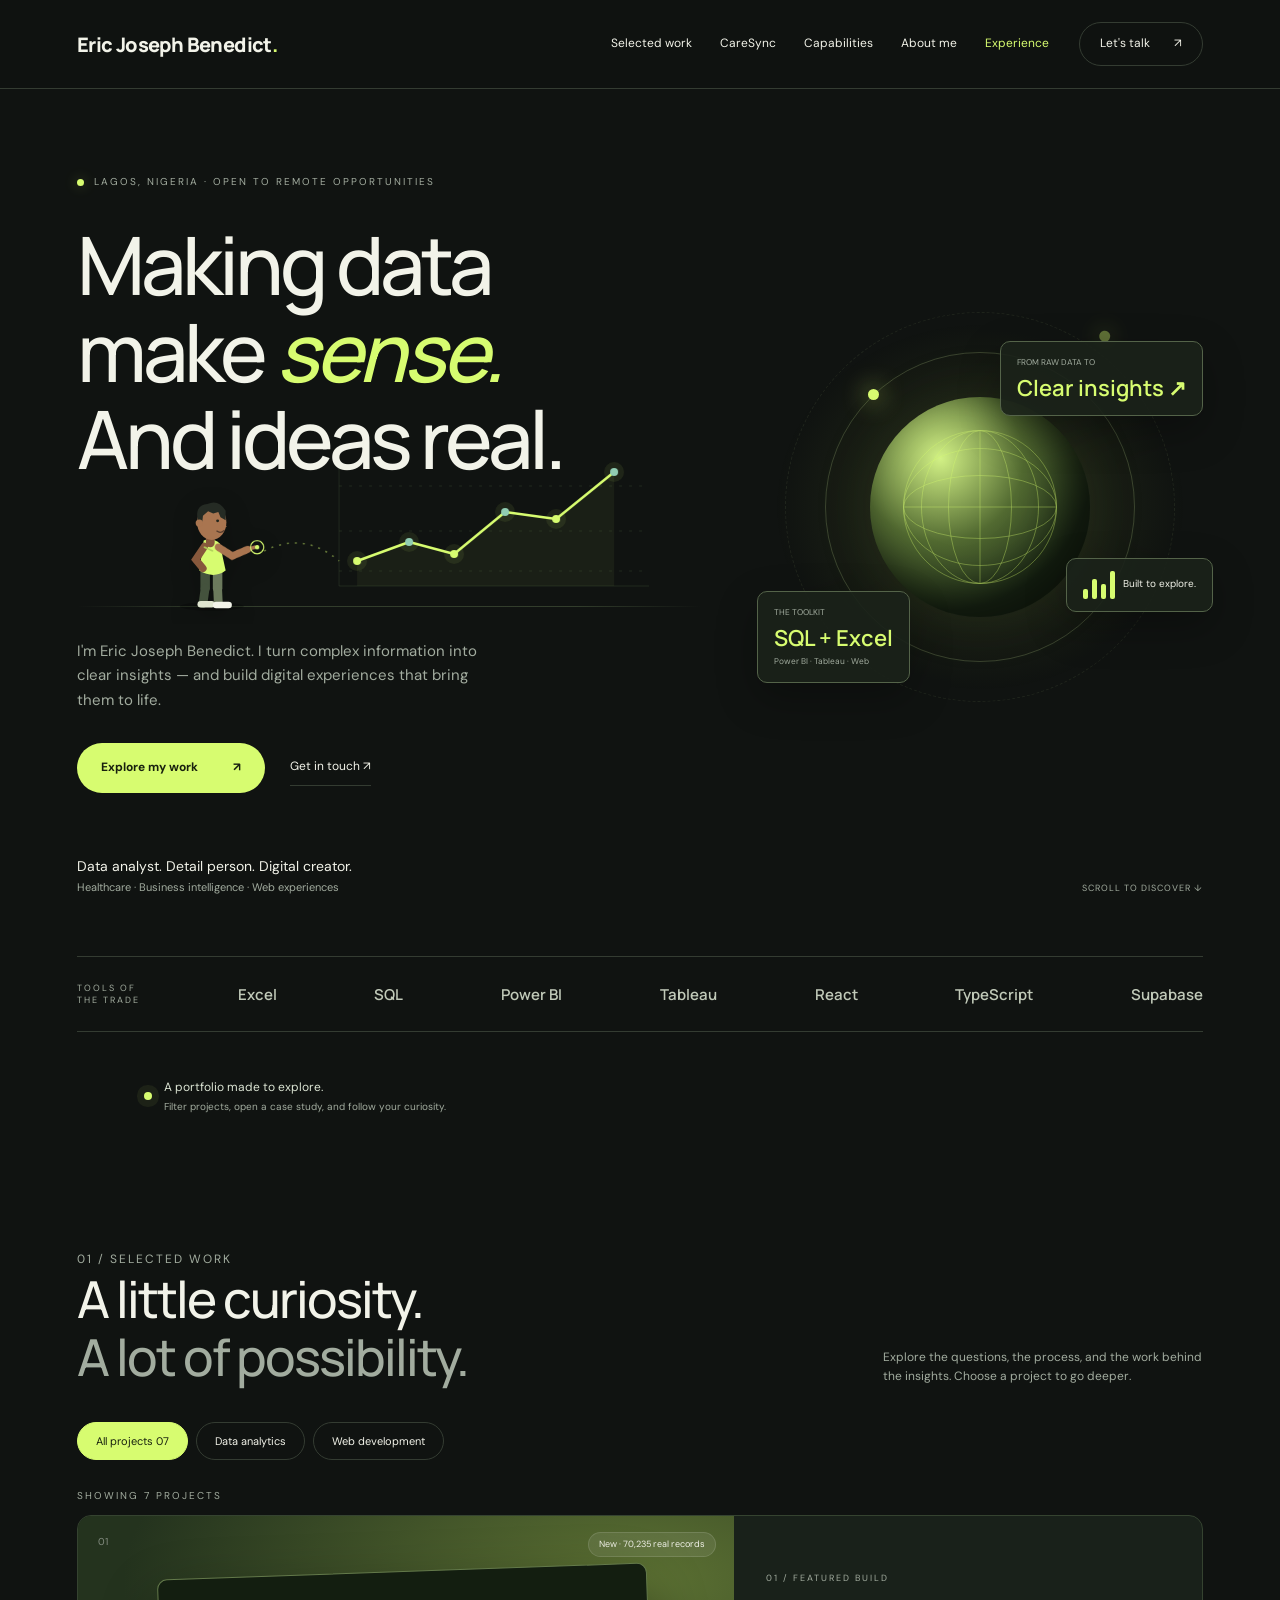
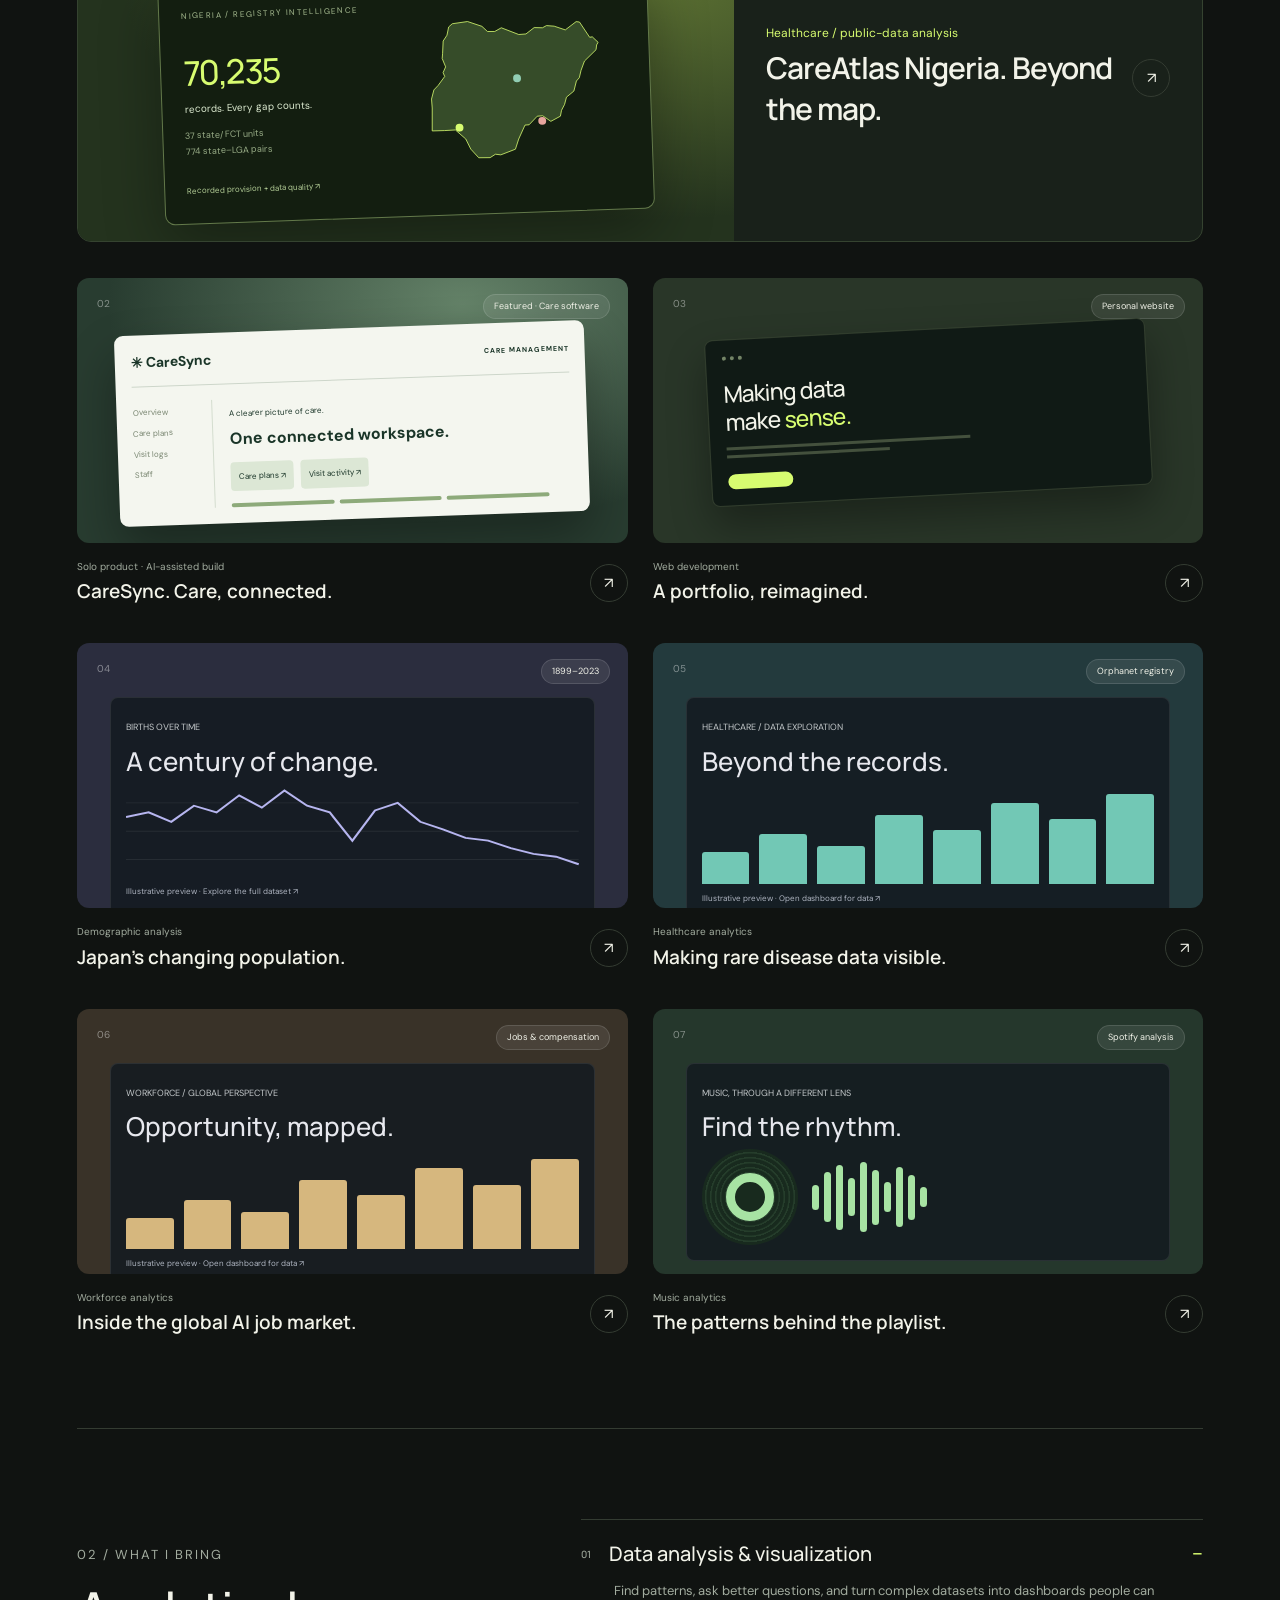
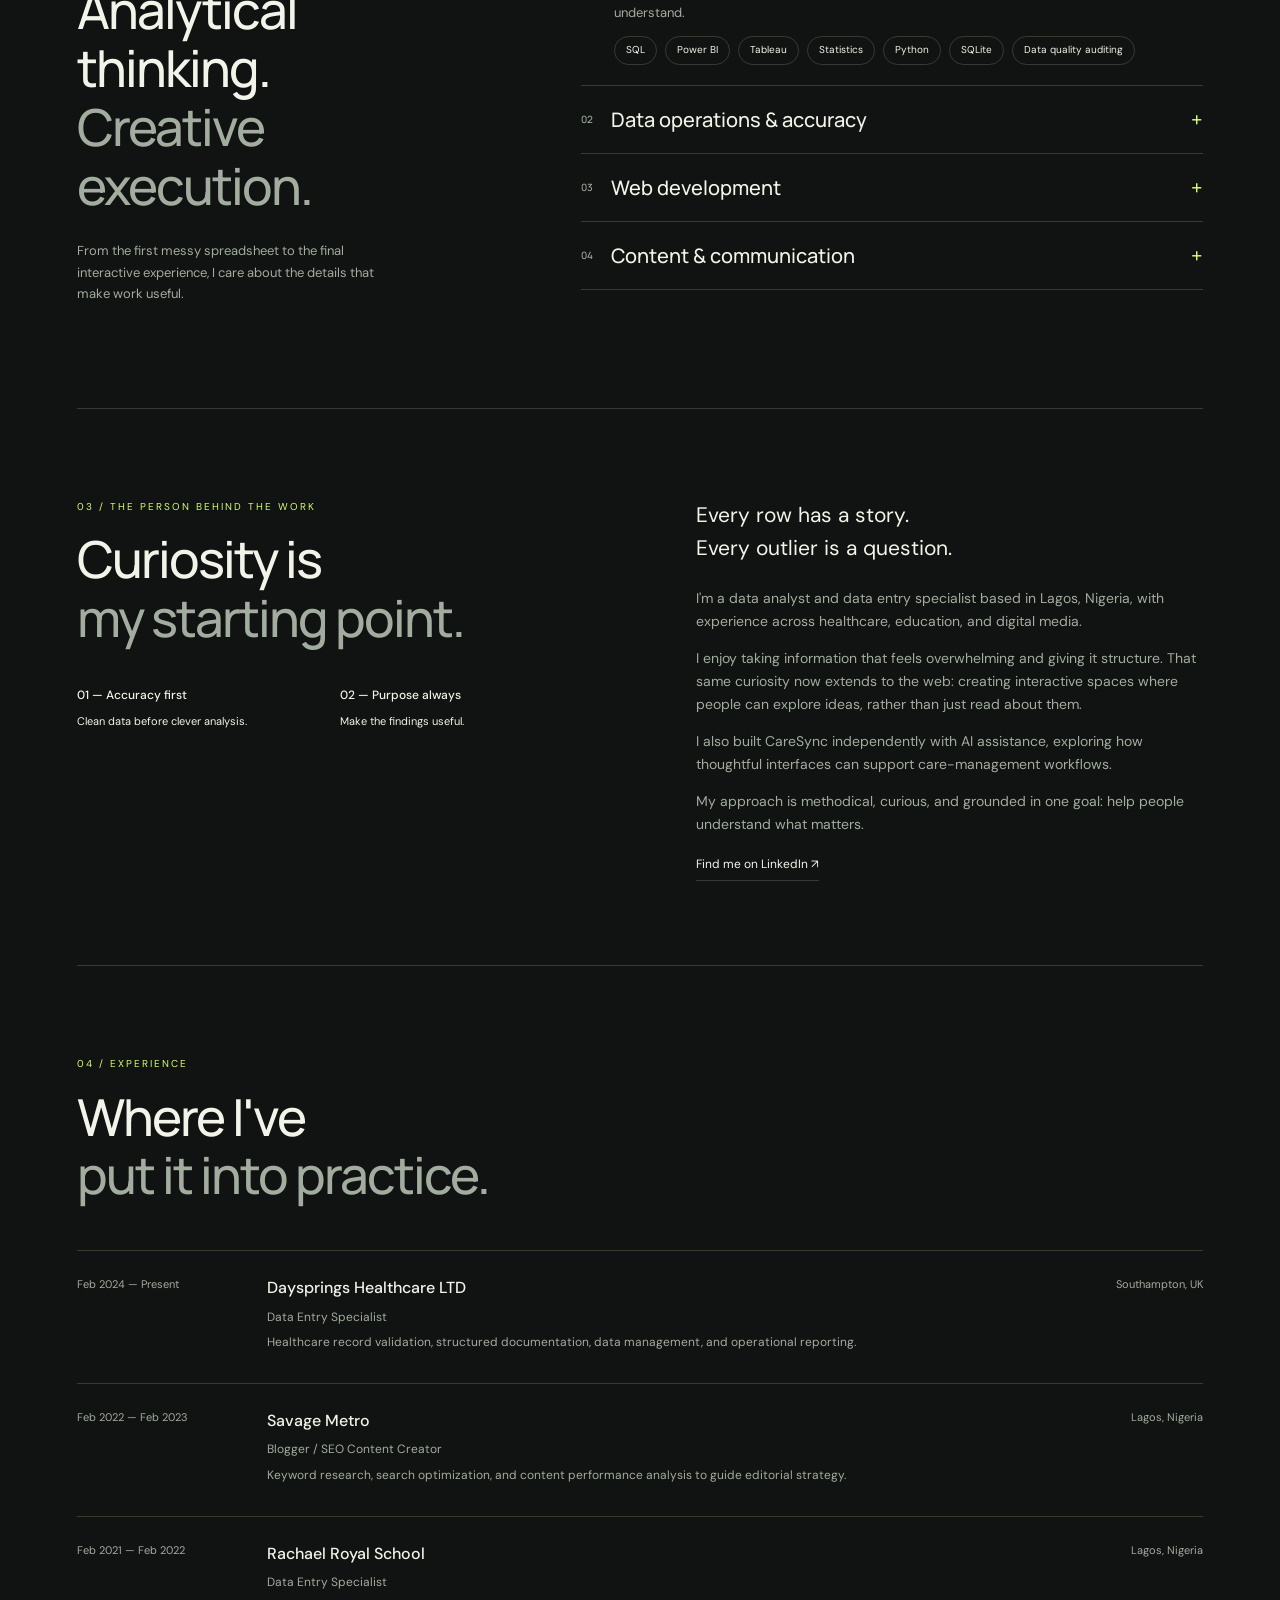
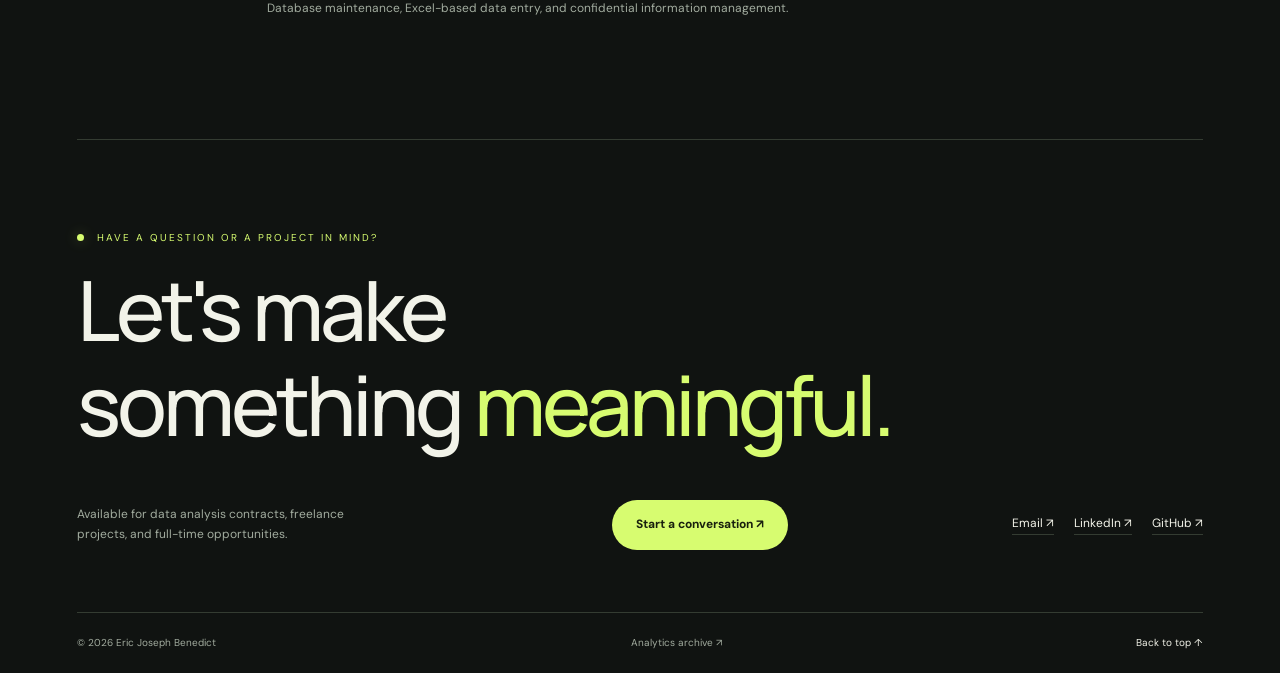
==== commit fcd34e96: "Make avatar movement fluid with articulated gait and smooth gestures" ====
--- a/index.html
+++ b/index.html
@@ -5,7 +5,7 @@
 <link rel="stylesheet" href="portfolio.css"><link rel="stylesheet" href="motion.css"><script src="motion-chart.js"></script><link rel="stylesheet" href="hero-clarity.css"><script src="hero-clarity.js" defer></script></head>
 <body><a class="skip" href="#main">Skip to content</a><header><nav class="wrap"><a class="brand" href="#home" aria-label="Eric Joseph Benedict home">Eric Joseph Benedict<span>.</span></a><button class="menu" aria-expanded="false" aria-controls="navigation">Menu</button><div class="navlinks" id="navigation"><a href="#work">Selected work</a><a href="caresync.html">CareSync</a><a href="#skills">Capabilities</a><a href="#about">About me</a><a href="#experience">Experience</a></div><a class="pill navcontact" href="#contact">Let's talk <span>↗</span></a></nav></header>
 <main id="main"><div class="wrap">
-<div class="hero" id="home"><div class="eyebrow"><span class="dot"></span> Lagos, Nigeria · Open to remote opportunities</div><div class="herogrid"><div><div class="clarity-story"><h1 class="clarity-headline" aria-label="Making data make sense. And ideas real."><span class="clarity-line" aria-hidden="true"><span class="clarity-words" style="--reveal:.8s">Making data</span></span><span class="clarity-line" aria-hidden="true"><span class="clarity-words" style="--reveal:3s">make</span> <em class="clarity-words clarity-sense" style="--reveal:3.7s">sense.</em></span><span class="clarity-line" aria-hidden="true"><span class="clarity-words" style="--reveal:5s">And ideas real.</span></span></h1><div class="clarity-dataset" aria-hidden="true"><svg viewBox="0 0 600 190" preserveAspectRatio="xMidYMid meet"><g class="clarity-grid" fill="none" stroke="#91b27625" stroke-width="1"><path d="M250 25V160H560"/><path d="M250 60H560M250 105H560M250 145H560" stroke-dasharray="3 7"/></g><path class="clarity-fill" d="M268 135L320 116L365 128L416 86L467 93L525 46V160H268Z" fill="#d7fc700d"/><path class="clarity-connector" d="M175 125Q215 105 250 135" fill="none" stroke="#d7fc7070" stroke-width="1.5" stroke-dasharray="2 6"/><path class="clarity-chart" d="M268 135L320 116L365 128L416 86L467 93L525 46" fill="none" stroke="#d7fc70" stroke-width="2.5" stroke-linecap="round" stroke-linejoin="round"/><g class="sorting-point" style="--dx:-185px;--dy:-72px;--sort-delay:0.8s"><circle cx="268" cy="135" r="10" fill="#d7fc7014"/><circle cx="268" cy="135" r="4" fill="#d7fc70"/></g><g class="sorting-point" style="--dx:120px;--dy:-88px;--sort-delay:0.9700000000000001s"><circle cx="320" cy="116" r="10" fill="#d7fc7014"/><circle cx="320" cy="116" r="4" fill="#91cdb3"/></g><g class="sorting-point" style="--dx:-180px;--dy:-110px;--sort-delay:1.1400000000000001s"><circle cx="365" cy="128" r="10" fill="#d7fc7014"/><circle cx="365" cy="128" r="4" fill="#d7fc70"/></g><g class="sorting-point" style="--dx:-125px;--dy:-15px;--sort-delay:1.31s"><circle cx="416" cy="86" r="10" fill="#d7fc7014"/><circle cx="416" cy="86" r="4" fill="#91cdb3"/></g><g class="sorting-point" style="--dx:75px;--dy:-90px;--sort-delay:1.48s"><circle cx="467" cy="93" r="10" fill="#d7fc7014"/><circle cx="467" cy="93" r="4" fill="#d7fc70"/></g><g class="sorting-point" style="--dx:-240px;--dy:25px;--sort-delay:1.6500000000000001s"><circle cx="525" cy="46" r="10" fill="#d7fc7014"/><circle cx="525" cy="46" r="4" fill="#91cdb3"/></g><g class="clarity-traveler"><circle r="5" fill="#f2f3e9"/><circle r="12" fill="#d7fc7018"/></g><g class="clarity-fragment" style="--fragment-delay:.2s"><text x="70" y="42">01</text><text x="228" y="28">128</text><text x="535" y="20">∑</text><text x="385" y="22">10</text></g></svg></div><div class="analyst-track"><button class="clarity-avatar" type="button" aria-label="Arrange the data points again"><svg viewBox="0 0 210 165" aria-hidden="true"><ellipse cx="94" cy="151" rx="44" ry="6" fill="#000" opacity=".25"/><g class="analyst-body"><g class="analyst-leg leg-back"><path d="M85 104L80 130L70 147" stroke="#44523d" stroke-width="13" stroke-linecap="round"/><path d="M68 148H85" stroke="#e0e6d0" stroke-width="9" stroke-linecap="round"/></g><g class="analyst-leg leg-front"><path d="M102 104L106 130L103 148" stroke="#6c7a5d" stroke-width="13" stroke-linecap="round"/><path d="M101 149H119" stroke="#f2f3e9" stroke-width="9" stroke-linecap="round"/></g><path d="M83 61Q94 55 105 65L113 102Q97 114 77 102Z" fill="#d7fc70"/><path d="M84 69L72 87L82 99" stroke="#87583c" stroke-width="10" stroke-linecap="round" fill="none"/><path d="M92 49V64" stroke="#87583c" stroke-width="12" stroke-linecap="round"/><ellipse cx="94" cy="36" rx="20" ry="24" fill="#a97550"/><path d="M75 34Q70 13 88 11Q103 4 113 20L113 33L106 29L103 22L96 24L89 21L82 27L81 36Z" fill="#252b24"/><circle cx="77" cy="37" r="5" fill="#a97550"/><circle cx="102" cy="34" r="2" fill="#21251d"/><path d="M109 39L115 42L108 44" fill="#a97550"/><path d="M101 48Q106 52 111 47" fill="none" stroke="#543b2d" stroke-width="1.8" stroke-linecap="round"/><g class="sorting-arm"><path d="M103 70L122 82L143 73" stroke="#a97550" stroke-width="10" stroke-linecap="round" fill="none"/><path d="M142 73L153 70" stroke="#a97550" stroke-width="5" stroke-linecap="round"/><circle class="sort-cursor" cx="156" cy="70" r="9" fill="none" stroke="#d7fc70" stroke-width="1.5"/><circle cx="156" cy="70" r="3" fill="#d7fc70"/></g><path d="M84 70L95 75" stroke="#b1d15b" stroke-width="2" stroke-linecap="round"/></g></svg></button></div><div class="clarity-ground" aria-hidden="true"></div></div><p class="intro">I'm Eric Joseph Benedict. I turn complex information into clear insights — and build digital experiences that bring them to life.</p><div class="actions"><a class="primary" href="#work">Explore my work <span>↗</span></a><a class="textlink" href="#contact">Get in touch ↗</a></div></div><div class="visual" role="img" aria-label="An orbiting data globe surrounded by analytics and web development cards"><div class="orbit"></div><div class="orbit two"></div><div class="orb"><svg viewBox="0 0 200 200" fill="none" stroke="#d7fc70" stroke-width=".6"><ellipse cx="100" cy="100" rx="85" ry="35"/><ellipse cx="100" cy="100" rx="85" ry="65"/><ellipse cx="100" cy="100" rx="35" ry="85"/><ellipse cx="100" cy="100" rx="65" ry="85"/><circle cx="100" cy="100" r="85"/><path d="M15 100h170M100 15v170"/></svg></div><div class="float one"><small>FROM RAW DATA TO</small><strong>Clear insights ↗</strong></div><div class="float two"><small>THE TOOLKIT</small><strong>SQL + Excel</strong><small>Power BI · Tableau · Web</small></div><div class="float three"><div class="spark"><i style="height:10px"></i><i style="height:20px"></i><i style="height:15px"></i><i style="height:28px"></i></div>Built to explore.</div></div></div><div class="herobottom"><div><span class="person">Data analyst. Detail person. Digital creator.</span>Healthcare · Business intelligence · Web experiences</div><a class="scrollcue" href="#work">Scroll to discover ↓</a></div></div>
+<div class="hero" id="home"><div class="eyebrow"><span class="dot"></span> Lagos, Nigeria · Open to remote opportunities</div><div class="herogrid"><div><div class="clarity-story"><h1 class="clarity-headline" aria-label="Making data make sense. And ideas real."><span class="clarity-line" aria-hidden="true"><span class="clarity-words" style="--reveal:.8s">Making data</span></span><span class="clarity-line" aria-hidden="true"><span class="clarity-words" style="--reveal:3s">make</span> <em class="clarity-words clarity-sense" style="--reveal:3.7s">sense.</em></span><span class="clarity-line" aria-hidden="true"><span class="clarity-words" style="--reveal:5s">And ideas real.</span></span></h1><div class="clarity-dataset" aria-hidden="true"><svg viewBox="0 0 600 190" preserveAspectRatio="xMidYMid meet"><g class="clarity-grid" fill="none" stroke="#91b27625" stroke-width="1"><path d="M250 25V160H560"/><path d="M250 60H560M250 105H560M250 145H560" stroke-dasharray="3 7"/></g><path class="clarity-fill" d="M268 135L320 116L365 128L416 86L467 93L525 46V160H268Z" fill="#d7fc700d"/><path class="clarity-connector" d="M175 125Q215 105 250 135" fill="none" stroke="#d7fc7070" stroke-width="1.5" stroke-dasharray="2 6"/><path class="clarity-chart" d="M268 135L320 116L365 128L416 86L467 93L525 46" fill="none" stroke="#d7fc70" stroke-width="2.5" stroke-linecap="round" stroke-linejoin="round"/><g class="sorting-point" style="--dx:-185px;--dy:-72px;--sort-delay:0.8s"><circle cx="268" cy="135" r="10" fill="#d7fc7014"/><circle cx="268" cy="135" r="4" fill="#d7fc70"/></g><g class="sorting-point" style="--dx:120px;--dy:-88px;--sort-delay:0.9700000000000001s"><circle cx="320" cy="116" r="10" fill="#d7fc7014"/><circle cx="320" cy="116" r="4" fill="#91cdb3"/></g><g class="sorting-point" style="--dx:-180px;--dy:-110px;--sort-delay:1.1400000000000001s"><circle cx="365" cy="128" r="10" fill="#d7fc7014"/><circle cx="365" cy="128" r="4" fill="#d7fc70"/></g><g class="sorting-point" style="--dx:-125px;--dy:-15px;--sort-delay:1.31s"><circle cx="416" cy="86" r="10" fill="#d7fc7014"/><circle cx="416" cy="86" r="4" fill="#91cdb3"/></g><g class="sorting-point" style="--dx:75px;--dy:-90px;--sort-delay:1.48s"><circle cx="467" cy="93" r="10" fill="#d7fc7014"/><circle cx="467" cy="93" r="4" fill="#d7fc70"/></g><g class="sorting-point" style="--dx:-240px;--dy:25px;--sort-delay:1.6500000000000001s"><circle cx="525" cy="46" r="10" fill="#d7fc7014"/><circle cx="525" cy="46" r="4" fill="#91cdb3"/></g><g class="clarity-traveler"><circle r="5" fill="#f2f3e9"/><circle r="12" fill="#d7fc7018"/></g><g class="clarity-fragment" style="--fragment-delay:.2s"><text x="70" y="42">01</text><text x="228" y="28">128</text><text x="535" y="20">∑</text><text x="385" y="22">10</text></g></svg></div><div class="analyst-track"><button class="clarity-avatar" type="button" aria-label="Arrange the data points again"><svg viewBox="0 0 210 165" aria-hidden="true"><ellipse cx="94" cy="151" rx="44" ry="6" fill="#000" opacity=".25"/><g class="analyst-body"><g class="analyst-leg leg-back"><path d="M85 104L85 126" stroke="#44523d" stroke-width="13" stroke-linecap="round"/><g class="analyst-shin shin-back"><path d="M85 126L82 147" stroke="#44523d" stroke-width="12" stroke-linecap="round"/><g class="analyst-foot foot-back"><path d="M79 148H94" stroke="#e0e6d0" stroke-width="9" stroke-linecap="round"/></g></g></g><g class="analyst-leg leg-front"><path d="M102 104L102 126" stroke="#6c7a5d" stroke-width="13" stroke-linecap="round"/><g class="analyst-shin shin-front"><path d="M102 126L103 147" stroke="#6c7a5d" stroke-width="12" stroke-linecap="round"/><g class="analyst-foot foot-front"><path d="M100 149H117" stroke="#f2f3e9" stroke-width="9" stroke-linecap="round"/></g></g></g><path d="M83 61Q94 55 105 65L113 102Q97 114 77 102Z" fill="#d7fc70"/><g class="analyst-free-arm"><path d="M84 69L72 87L82 99" stroke="#87583c" stroke-width="10" stroke-linecap="round" fill="none"/></g><g class="analyst-head"><path d="M92 49V64" stroke="#87583c" stroke-width="12" stroke-linecap="round"/><ellipse cx="94" cy="36" rx="20" ry="24" fill="#a97550"/><path d="M75 34Q70 13 88 11Q103 4 113 20L113 33L106 29L103 22L96 24L89 21L82 27L81 36Z" fill="#252b24"/><circle cx="77" cy="37" r="5" fill="#a97550"/><circle cx="102" cy="34" r="2" fill="#21251d"/><path d="M109 39L115 42L108 44" fill="#a97550"/><path d="M101 48Q106 52 111 47" fill="none" stroke="#543b2d" stroke-width="1.8" stroke-linecap="round"/></g><g class="sorting-arm"><path d="M103 70L122 82L143 73" stroke="#a97550" stroke-width="10" stroke-linecap="round" fill="none"/><path d="M142 73L153 70" stroke="#a97550" stroke-width="5" stroke-linecap="round"/><circle class="sort-cursor" cx="156" cy="70" r="9" fill="none" stroke="#d7fc70" stroke-width="1.5"/><circle cx="156" cy="70" r="3" fill="#d7fc70"/></g><path d="M84 70L95 75" stroke="#b1d15b" stroke-width="2" stroke-linecap="round"/></g></svg></button></div><div class="clarity-ground" aria-hidden="true"></div></div><p class="intro">I'm Eric Joseph Benedict. I turn complex information into clear insights — and build digital experiences that bring them to life.</p><div class="actions"><a class="primary" href="#work">Explore my work <span>↗</span></a><a class="textlink" href="#contact">Get in touch ↗</a></div></div><div class="visual" role="img" aria-label="An orbiting data globe surrounded by analytics and web development cards"><div class="orbit"></div><div class="orbit two"></div><div class="orb"><svg viewBox="0 0 200 200" fill="none" stroke="#d7fc70" stroke-width=".6"><ellipse cx="100" cy="100" rx="85" ry="35"/><ellipse cx="100" cy="100" rx="85" ry="65"/><ellipse cx="100" cy="100" rx="35" ry="85"/><ellipse cx="100" cy="100" rx="65" ry="85"/><circle cx="100" cy="100" r="85"/><path d="M15 100h170M100 15v170"/></svg></div><div class="float one"><small>FROM RAW DATA TO</small><strong>Clear insights ↗</strong></div><div class="float two"><small>THE TOOLKIT</small><strong>SQL + Excel</strong><small>Power BI · Tableau · Web</small></div><div class="float three"><div class="spark"><i style="height:10px"></i><i style="height:20px"></i><i style="height:15px"></i><i style="height:28px"></i></div>Built to explore.</div></div></div><div class="herobottom"><div><span class="person">Data analyst. Detail person. Digital creator.</span>Healthcare · Business intelligence · Web experiences</div><a class="scrollcue" href="#work">Scroll to discover ↓</a></div></div>
 <div class="toolstrip"><small>TOOLS OF<br>THE TRADE</small><span>Excel</span><span>SQL</span><span>Power BI</span><span>Tableau</span><span>React</span><span>TypeScript</span><span>Supabase</span></div>
 <section id="work"><div class="sectionhead"><div><p class="label">01 / Selected work</p><h2>A little curiosity.<br><span>A lot of possibility.</span></h2></div><p>Explore the questions, the process, and the work behind the insights. Choose a project to go deeper.</p></div><div class="filters" role="group" aria-label="Filter projects"><button class="filter" aria-pressed="true" data-filter="all">All projects <span>07</span></button><button class="filter" aria-pressed="false" data-filter="analytics">Data analytics</button><button class="filter" aria-pressed="false" data-filter="web">Web development</button></div><p id="resultcount" class="eyebrow" aria-live="polite">Showing 7 projects</p><div class="projects" id="projects"></div></section>
 <section id="skills"><div class="skillsgrid"><div class="skillsintro"><p class="label">02 / What I bring</p><h2>Analytical thinking.<br><span>Creative execution.</span></h2><p>From the first messy spreadsheet to the final interactive experience, I care about the details that make work useful.</p></div><div class="skillslist"><details open><summary><span class="num">01</span> Data analysis & visualization</summary><p>Find patterns, ask better questions, and turn complex datasets into dashboards people can understand.</p><div class="tags"><span>SQL</span><span>Power BI</span><span>Tableau</span><span>Statistics</span><span>Python</span><span>SQLite</span><span>Data quality auditing</span></div></details><details><summary><span class="num">02</span> Data operations & accuracy</summary><p>Structured data entry, cleaning, validation, and documentation for reliable reporting and easier retrieval.</p><div class="tags"><span>Excel</span><span>Pivot tables</span><span>Data validation</span><span>Healthcare records</span></div></details><details><summary><span class="num">03</span> Web development</summary><p>Build responsive interfaces and multi-page web experiences. CareSync is a website I built independently with AI assistance to help care agencies organize their operations. Its source demonstrates React and TypeScript interfaces, reusable components, application routing, Supabase integration, authentication, and forms.</p><div class="tags"><span>HTML</span><span>CSS</span><span>JavaScript</span><span>GitHub</span><span>Responsive design</span><span>React</span><span>TypeScript</span><span>Tailwind CSS</span><span>Supabase integration</span><span>Authentication</span><span>React Router</span><span>shadcn/ui</span><span>Forms & validation</span><span>Vite</span><span>AI-assisted development</span></div></details><details><summary><span class="num">04</span> Content & communication</summary><p>Explain findings clearly, organize reports, and use search and content performance data to inform editorial decisions.</p><div class="tags"><span>Report writing</span><span>SEO</span><span>Content analytics</span></div></details></div></div></section>
--- a/hero-clarity.css
+++ b/hero-clarity.css
@@ -8,10 +8,18 @@
 .clarity-fill{animation:clarityGrid 1.5s ease-out 3.5s both}.clarity-connector{animation:claritySignal 1.5s linear 2s infinite}
 .clarity-traveler{offset-path:path('M268 135L320 116L365 128L416 86L467 93L525 46');animation:clarityTravel 6s ease-in-out 4.4s infinite both}
 .clarity-fragment{fill:#b5c99b;opacity:.4;font:12px 'DM Mono',monospace;animation:clarityFragments 2.8s ease-out .5s both}
-.analyst-track{position:absolute;inset:0;z-index:3;pointer-events:none;overflow:hidden}.clarity-avatar{position:absolute;bottom:7px;left:calc(25% - 90px);width:clamp(130px,12vw,160px);padding:0;border:0;background:none;color:inherit;cursor:pointer;pointer-events:auto;line-height:0;animation:analystWalkIn 2.1s cubic-bezier(.25,.6,.3,1) both;filter:drop-shadow(0 7px 12px #0003)}
+.analyst-track{position:absolute;inset:0;z-index:3;pointer-events:none;overflow:hidden}.clarity-avatar{position:absolute;bottom:7px;left:calc(25% - 90px);width:clamp(130px,12vw,160px);padding:0;border:0;background:none;color:inherit;cursor:pointer;pointer-events:auto;line-height:0;animation:analystFluidEntrance 2.6s cubic-bezier(.22,.65,.3,1) both;will-change:transform;filter:drop-shadow(0 7px 12px #0003)}
 .clarity-avatar svg{display:block;width:100%;height:auto;overflow:visible}.clarity-avatar:hover{filter:drop-shadow(0 0 12px #d7fc7035)}.clarity-avatar:focus-visible{outline:2px solid var(--lime);outline-offset:-5px;border-radius:22px}
-.analyst-body{animation:analystIdle 3.5s ease-in-out 2.1s infinite}.analyst-leg{transform-box:view-box;transform-origin:94px 107px;animation:analystStep .35s ease-in-out 0s 6}.leg-back{animation-direction:reverse;transform-origin:85px 107px}
-.sorting-arm{transform-box:view-box;transform-origin:103px 70px;animation:analystSortGesture 6s ease-in-out 2.1s infinite both}.sort-cursor{animation:clarityCursor 2s ease-in-out 2.1s infinite}
+.analyst-body{transform-box:view-box;transform-origin:95px 146px;animation:analystWalkBob .65s linear 0s 4,analystFluidIdle 4.8s ease-in-out 2.6s infinite}
+.analyst-leg{transform-box:view-box;transform-origin:102px 104px;animation:analystFluidStride .65s ease-in-out 0s 4}
+.leg-back{animation-direction:reverse;transform-origin:85px 104px}
+.analyst-shin{transform-box:view-box;transform-origin:102px 126px;animation:analystKnee .65s ease-in-out 0s 4}
+.shin-back{transform-origin:85px 126px;animation-direction:reverse}
+.analyst-foot{transform-box:view-box;transform-origin:103px 147px;animation:analystAnkle .65s ease-in-out 0s 4}
+.foot-back{transform-origin:82px 147px;animation-direction:reverse}
+.analyst-free-arm{transform-box:view-box;transform-origin:84px 69px;animation:analystArmSwing .65s ease-in-out 0s 4,analystArmRest 5.2s ease-in-out 2.6s infinite}
+.analyst-head{transform-box:view-box;transform-origin:94px 58px;animation:analystHeadBalance .65s ease-in-out 0s 4,analystHeadIdle 6.4s ease-in-out 2.6s infinite}
+.sorting-arm{transform-box:view-box;transform-origin:103px 70px;animation:analystFluidGesture 7.2s cubic-bezier(.45,0,.55,1) 2.6s infinite both}.sort-cursor{animation:clarityCursor 2s ease-in-out 2.1s infinite}
 .clarity-ground{position:absolute;bottom:17px;left:0;right:0;height:1px;background:linear-gradient(90deg,transparent,#91b27644 20%,#91b27644 80%,transparent)}
 .clarity-again .sorting-point{animation:claritySort 2.1s cubic-bezier(.22,.7,.3,1) both}
 .clarity-again .clarity-chart{animation:clarityConnect 1.6s ease-in-out .9s both}.clarity-again .clarity-grid,.clarity-again .clarity-fill{animation:clarityGrid 1.5s ease-out both}
@@ -24,11 +32,25 @@
 @keyframes claritySignal{to{stroke-dashoffset:-24}}
 @keyframes clarityTravel{0%{offset-distance:0%;opacity:0}8%{opacity:1}85%{offset-distance:100%;opacity:1}100%{offset-distance:100%;opacity:0}}
 @keyframes clarityFragments{0%,35%{opacity:.4;transform:translateY(0)}100%{opacity:0;transform:translateY(12px)}}
-@keyframes analystWalkIn{from{left:-170px}to{left:calc(25% - 90px)}}
-@keyframes analystStep{0%,100%{transform:rotate(-9deg)}50%{transform:rotate(11deg)}}
-@keyframes analystIdle{50%{translate:0 -1.5px}}
-@keyframes analystSortGesture{0%,100%{rotate:0deg}25%{rotate:-12deg}45%{rotate:6deg}65%{rotate:-4deg}}
+
+
+
+
 @keyframes clarityCursor{50%{opacity:.35}}
 @media(max-width:900px){.clarity-headline{font-size:clamp(44px,6.1vw,70px)}.clarity-avatar{width:140px}.clarity-story{padding-bottom:132px}}
-@media(max-width:650px){.clarity-headline{font-size:clamp(38px,10.2vw,58px);line-height:1.12;letter-spacing:-.055em}.clarity-story{padding-bottom:118px}.clarity-dataset{height:150px;left:-15px;right:-15px;bottom:2px}.clarity-avatar{width:125px;left:calc(25% - 65px);animation-name:analystMobileWalkIn}.analyst-track{overflow:hidden}@keyframes analystMobileWalkIn{from{left:-140px}to{left:calc(25% - 65px)}}}
+@media(max-width:650px){.clarity-headline{font-size:clamp(38px,10.2vw,58px);line-height:1.12;letter-spacing:-.055em}.clarity-story{padding-bottom:118px}.clarity-dataset{height:150px;left:-15px;right:-15px;bottom:2px}.clarity-avatar{width:125px;left:calc(25% - 65px);animation-name:analystFluidEntrance}.analyst-track{overflow:hidden}}
 @media(prefers-reduced-motion:reduce){.clarity-story *{animation:none!important;transition:none!important;filter:none!important}.clarity-words,.sorting-point{opacity:1;transform:none}.clarity-chart{stroke-dashoffset:0}.clarity-fragment,.clarity-traveler{display:none}}
+
+/* Articulated joints and matched walk/settle timing avoid snapping between poses. */
+@keyframes analystFluidEntrance{0%{transform:translate3d(calc(-100% - 160px),0,0)}80%{transform:translate3d(-5px,0,0)}100%{transform:translate3d(0,0,0)}}
+@keyframes analystFluidStride{0%,100%{transform:rotate(0)}25%{transform:rotate(-14deg)}50%{transform:rotate(-2deg)}75%{transform:rotate(12deg)}}
+@keyframes analystKnee{0%,100%{transform:rotate(0)}25%{transform:rotate(18deg)}50%{transform:rotate(29deg)}75%{transform:rotate(5deg)}}
+@keyframes analystAnkle{0%,100%{transform:rotate(0)}25%{transform:rotate(-8deg)}50%{transform:rotate(-12deg)}75%{transform:rotate(7deg)}}
+@keyframes analystWalkBob{0%,50%,100%{transform:translate3d(0,0,0) rotate(0)}25%{transform:translate3d(0,-1.8px,0) rotate(.45deg)}75%{transform:translate3d(0,-1.8px,0) rotate(-.45deg)}}
+@keyframes analystFluidIdle{0%,100%{transform:translate3d(0,0,0) rotate(0)}40%{transform:translate3d(.4px,-1.2px,0) rotate(-.35deg)}70%{transform:translate3d(-.2px,-.4px,0) rotate(.2deg)}}
+@keyframes analystArmSwing{0%,50%,100%{transform:rotate(0)}25%{transform:rotate(9deg)}75%{transform:rotate(-9deg)}}
+@keyframes analystArmRest{0%,100%{transform:rotate(0)}50%{transform:rotate(-1.6deg)}}
+@keyframes analystHeadBalance{0%,50%,100%{transform:rotate(0)}25%{transform:rotate(-.8deg)}75%{transform:rotate(.8deg)}}
+@keyframes analystHeadIdle{0%,100%{transform:rotate(0)}35%{transform:rotate(1.3deg)}70%{transform:rotate(-.7deg)}}
+@keyframes analystFluidGesture{0%,100%{transform:translate3d(0,0,0) rotate(0)}18%{transform:translate3d(.5px,-.5px,0) rotate(-5deg)}35%{transform:translate3d(1px,-.8px,0) rotate(-9deg)}52%{transform:translate3d(.3px,.2px,0) rotate(3deg)}70%{transform:translate3d(0,0,0) rotate(0)}86%{transform:translate3d(.2px,-.2px,0) rotate(-2deg)}}
+.clarity-resting .clarity-avatar,.clarity-resting .analyst-leg,.clarity-resting .analyst-shin,.clarity-resting .analyst-foot,.clarity-resting .analyst-free-arm,.clarity-resting .analyst-head{animation-play-state:paused}
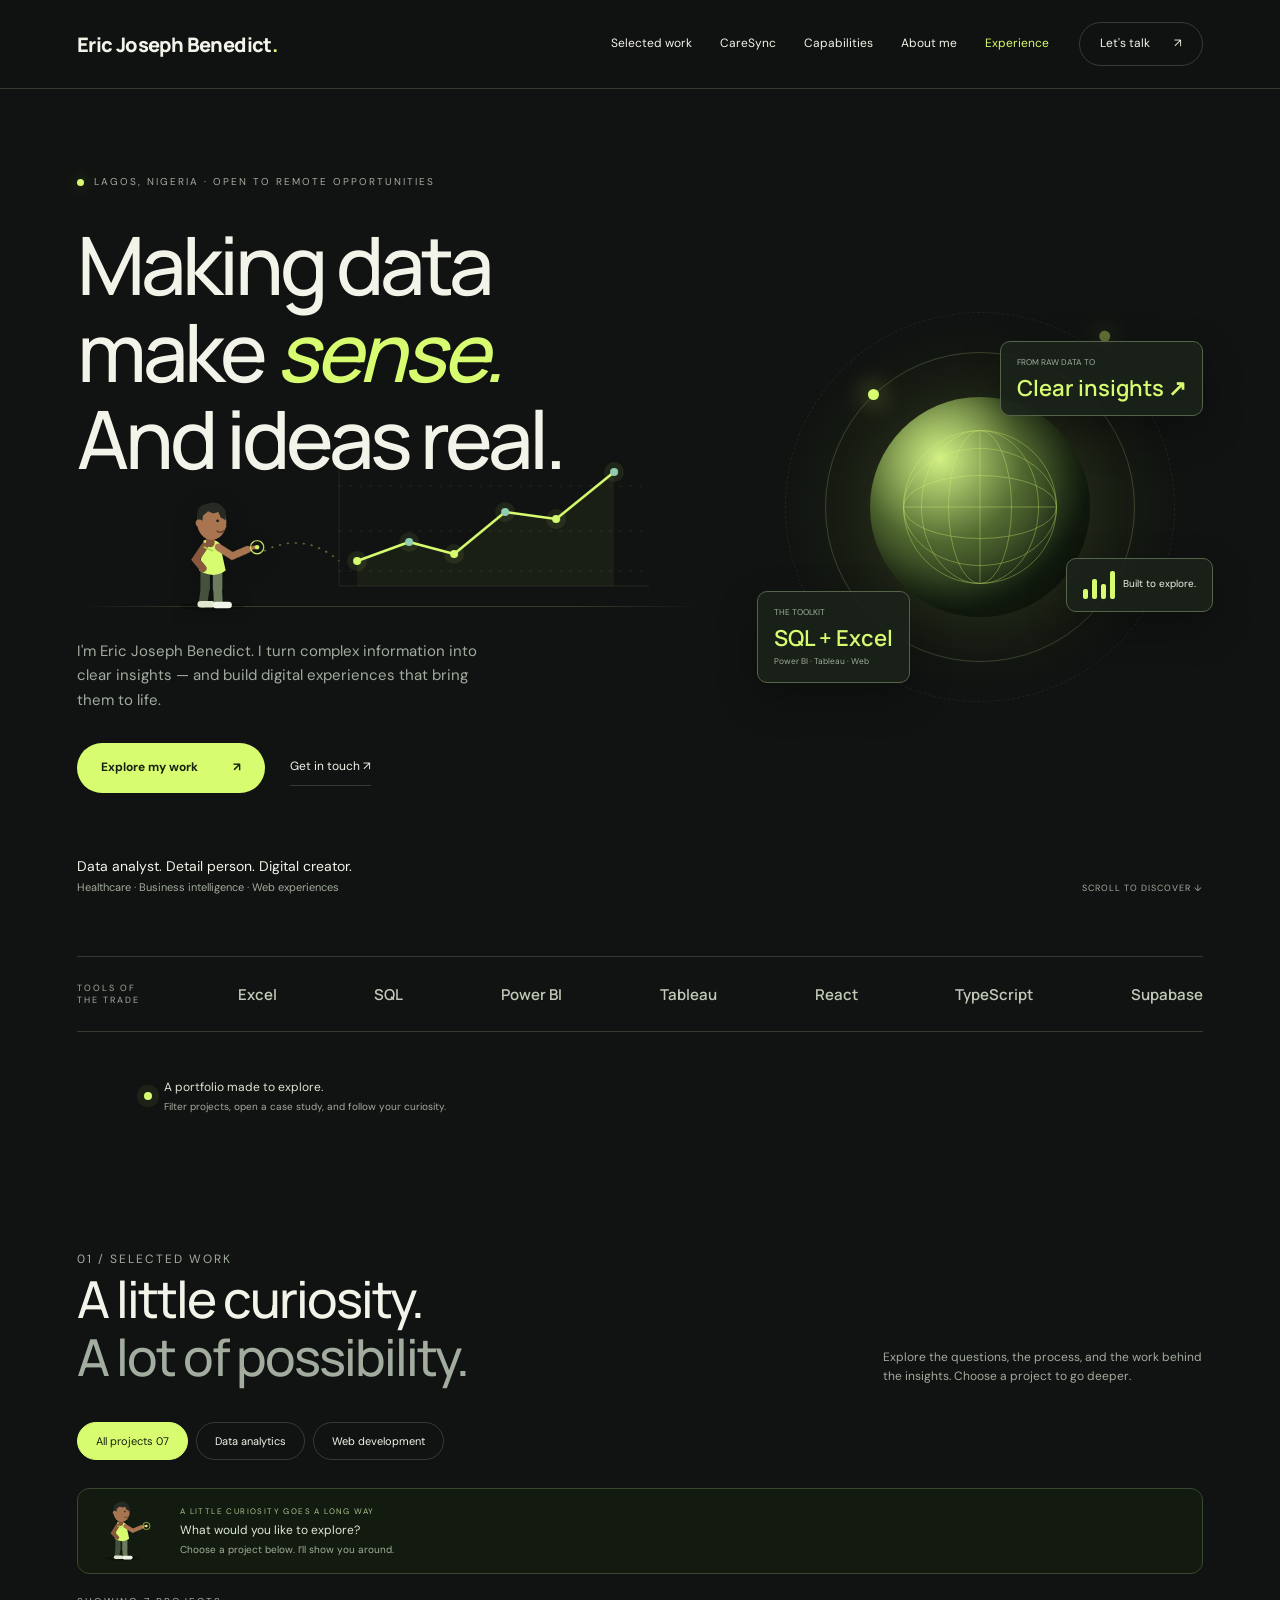
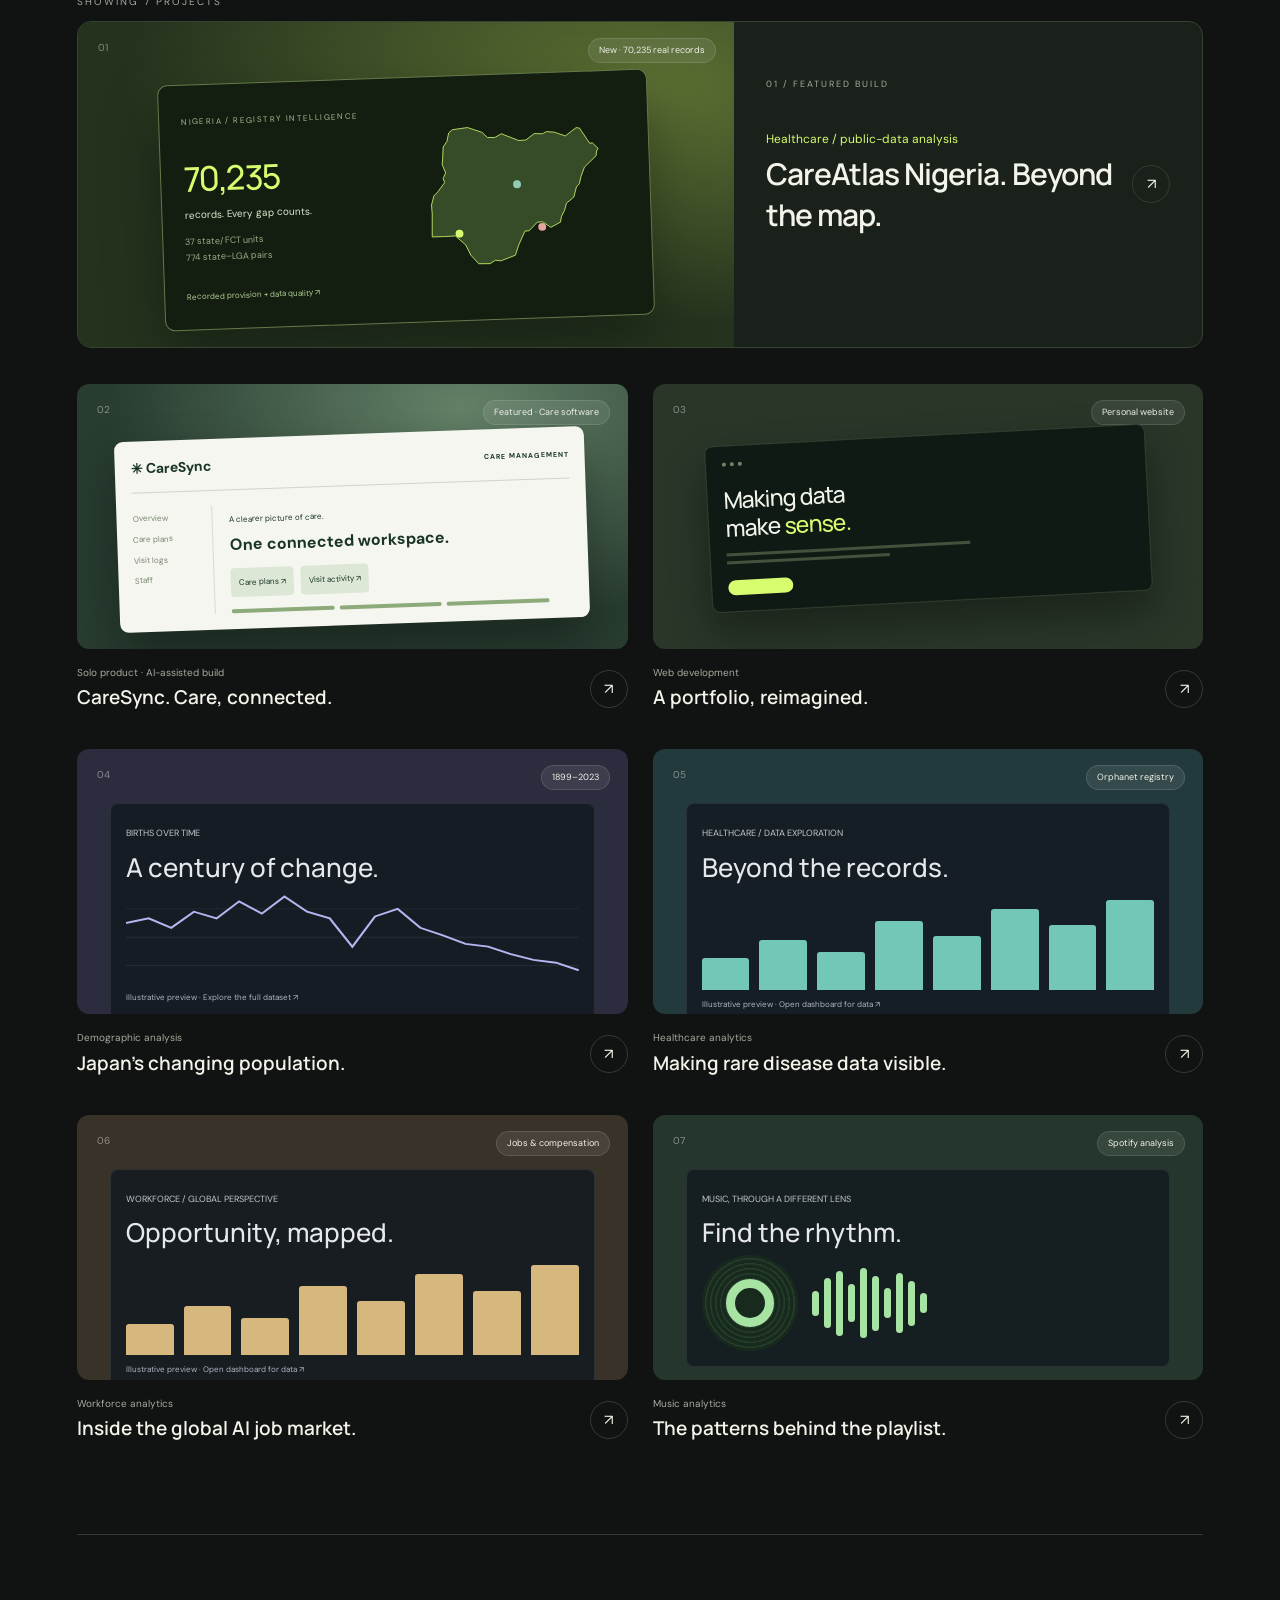
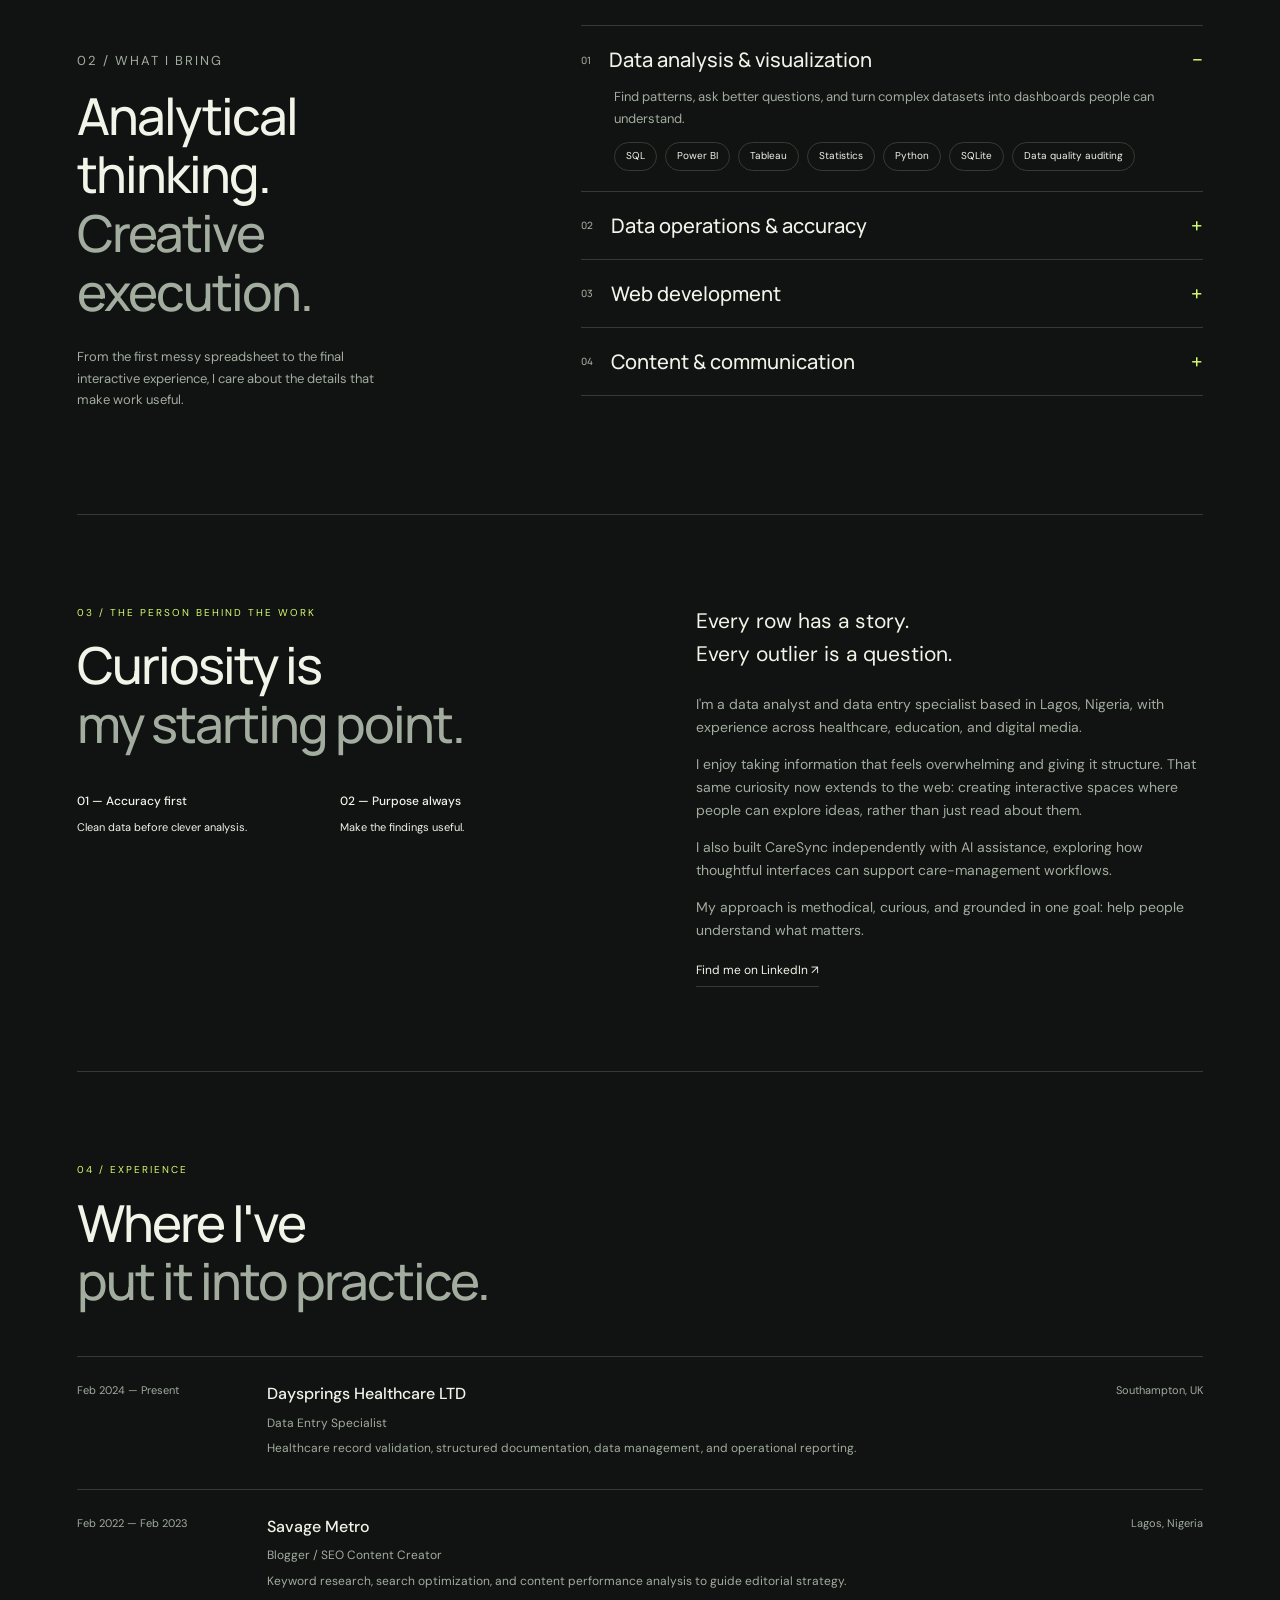
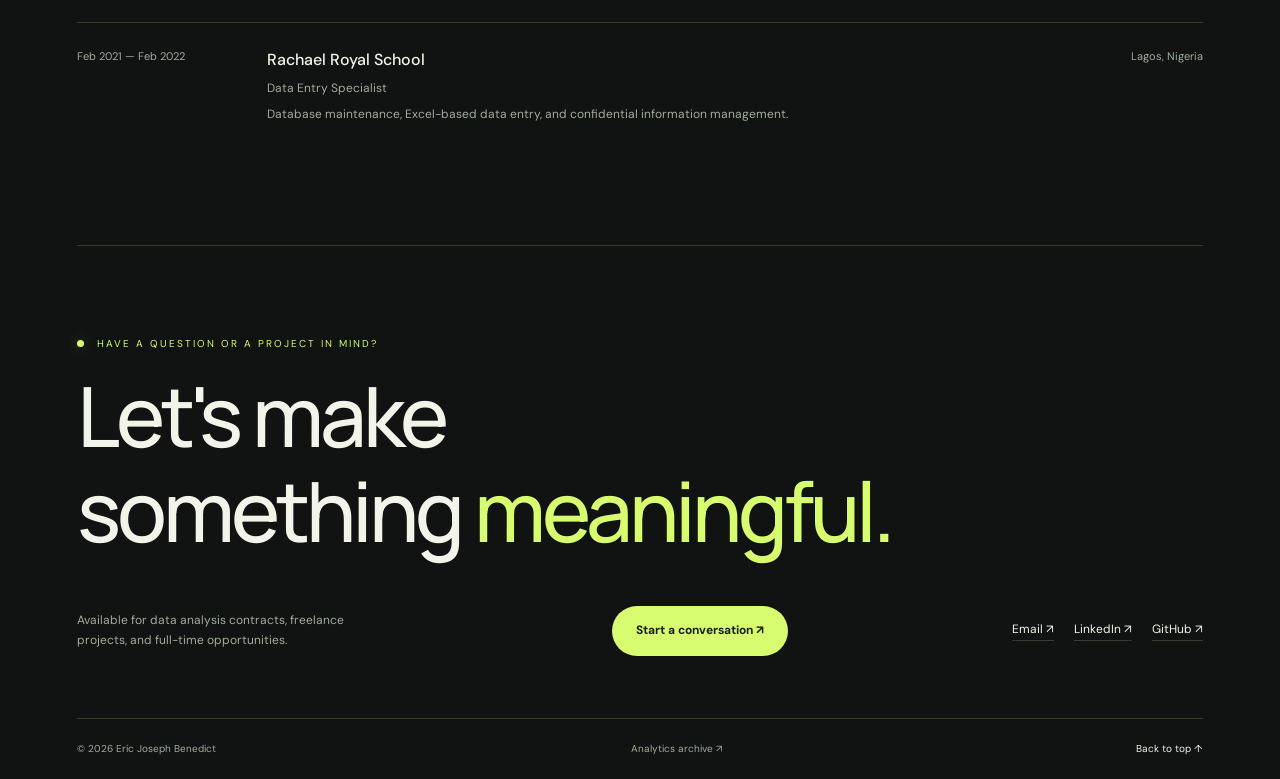
==== commit 39140d54: "Add mini-me guidance for project selection and exploration" ====
--- a/index.html
+++ b/index.html
@@ -2,7 +2,7 @@
 <html lang="en"><head><meta charset="utf-8"><meta name="viewport" content="width=device-width,initial-scale=1">
 <meta name="description" content="Eric Joseph Benedict — Data analyst, data entry specialist and web creator in Lagos. Explore interactive analytics projects and digital experiences.">
 <meta name="theme-color" content="#101311"><title>Eric Joseph Benedict — Data & Digital Experiences</title>
-<link rel="stylesheet" href="portfolio.css"><link rel="stylesheet" href="motion.css"><script src="motion-chart.js"></script><link rel="stylesheet" href="hero-clarity.css"><script src="hero-clarity.js" defer></script></head>
+<link rel="stylesheet" href="portfolio.css"><link rel="stylesheet" href="motion.css"><script src="motion-chart.js"></script><link rel="stylesheet" href="hero-clarity.css"><script src="hero-clarity.js" defer></script><link rel="stylesheet" href="project-guide.css"><script src="project-guide.js" defer></script></head>
 <body><a class="skip" href="#main">Skip to content</a><header><nav class="wrap"><a class="brand" href="#home" aria-label="Eric Joseph Benedict home">Eric Joseph Benedict<span>.</span></a><button class="menu" aria-expanded="false" aria-controls="navigation">Menu</button><div class="navlinks" id="navigation"><a href="#work">Selected work</a><a href="caresync.html">CareSync</a><a href="#skills">Capabilities</a><a href="#about">About me</a><a href="#experience">Experience</a></div><a class="pill navcontact" href="#contact">Let's talk <span>↗</span></a></nav></header>
 <main id="main"><div class="wrap">
 <div class="hero" id="home"><div class="eyebrow"><span class="dot"></span> Lagos, Nigeria · Open to remote opportunities</div><div class="herogrid"><div><div class="clarity-story"><h1 class="clarity-headline" aria-label="Making data make sense. And ideas real."><span class="clarity-line" aria-hidden="true"><span class="clarity-words" style="--reveal:.8s">Making data</span></span><span class="clarity-line" aria-hidden="true"><span class="clarity-words" style="--reveal:3s">make</span> <em class="clarity-words clarity-sense" style="--reveal:3.7s">sense.</em></span><span class="clarity-line" aria-hidden="true"><span class="clarity-words" style="--reveal:5s">And ideas real.</span></span></h1><div class="clarity-dataset" aria-hidden="true"><svg viewBox="0 0 600 190" preserveAspectRatio="xMidYMid meet"><g class="clarity-grid" fill="none" stroke="#91b27625" stroke-width="1"><path d="M250 25V160H560"/><path d="M250 60H560M250 105H560M250 145H560" stroke-dasharray="3 7"/></g><path class="clarity-fill" d="M268 135L320 116L365 128L416 86L467 93L525 46V160H268Z" fill="#d7fc700d"/><path class="clarity-connector" d="M175 125Q215 105 250 135" fill="none" stroke="#d7fc7070" stroke-width="1.5" stroke-dasharray="2 6"/><path class="clarity-chart" d="M268 135L320 116L365 128L416 86L467 93L525 46" fill="none" stroke="#d7fc70" stroke-width="2.5" stroke-linecap="round" stroke-linejoin="round"/><g class="sorting-point" style="--dx:-185px;--dy:-72px;--sort-delay:0.8s"><circle cx="268" cy="135" r="10" fill="#d7fc7014"/><circle cx="268" cy="135" r="4" fill="#d7fc70"/></g><g class="sorting-point" style="--dx:120px;--dy:-88px;--sort-delay:0.9700000000000001s"><circle cx="320" cy="116" r="10" fill="#d7fc7014"/><circle cx="320" cy="116" r="4" fill="#91cdb3"/></g><g class="sorting-point" style="--dx:-180px;--dy:-110px;--sort-delay:1.1400000000000001s"><circle cx="365" cy="128" r="10" fill="#d7fc7014"/><circle cx="365" cy="128" r="4" fill="#d7fc70"/></g><g class="sorting-point" style="--dx:-125px;--dy:-15px;--sort-delay:1.31s"><circle cx="416" cy="86" r="10" fill="#d7fc7014"/><circle cx="416" cy="86" r="4" fill="#91cdb3"/></g><g class="sorting-point" style="--dx:75px;--dy:-90px;--sort-delay:1.48s"><circle cx="467" cy="93" r="10" fill="#d7fc7014"/><circle cx="467" cy="93" r="4" fill="#d7fc70"/></g><g class="sorting-point" style="--dx:-240px;--dy:25px;--sort-delay:1.6500000000000001s"><circle cx="525" cy="46" r="10" fill="#d7fc7014"/><circle cx="525" cy="46" r="4" fill="#91cdb3"/></g><g class="clarity-traveler"><circle r="5" fill="#f2f3e9"/><circle r="12" fill="#d7fc7018"/></g><g class="clarity-fragment" style="--fragment-delay:.2s"><text x="70" y="42">01</text><text x="228" y="28">128</text><text x="535" y="20">∑</text><text x="385" y="22">10</text></g></svg></div><div class="analyst-track"><button class="clarity-avatar" type="button" aria-label="Arrange the data points again"><svg viewBox="0 0 210 165" aria-hidden="true"><ellipse cx="94" cy="151" rx="44" ry="6" fill="#000" opacity=".25"/><g class="analyst-body"><g class="analyst-leg leg-back"><path d="M85 104L85 126" stroke="#44523d" stroke-width="13" stroke-linecap="round"/><g class="analyst-shin shin-back"><path d="M85 126L82 147" stroke="#44523d" stroke-width="12" stroke-linecap="round"/><g class="analyst-foot foot-back"><path d="M79 148H94" stroke="#e0e6d0" stroke-width="9" stroke-linecap="round"/></g></g></g><g class="analyst-leg leg-front"><path d="M102 104L102 126" stroke="#6c7a5d" stroke-width="13" stroke-linecap="round"/><g class="analyst-shin shin-front"><path d="M102 126L103 147" stroke="#6c7a5d" stroke-width="12" stroke-linecap="round"/><g class="analyst-foot foot-front"><path d="M100 149H117" stroke="#f2f3e9" stroke-width="9" stroke-linecap="round"/></g></g></g><path d="M83 61Q94 55 105 65L113 102Q97 114 77 102Z" fill="#d7fc70"/><g class="analyst-free-arm"><path d="M84 69L72 87L82 99" stroke="#87583c" stroke-width="10" stroke-linecap="round" fill="none"/></g><g class="analyst-head"><path d="M92 49V64" stroke="#87583c" stroke-width="12" stroke-linecap="round"/><ellipse cx="94" cy="36" rx="20" ry="24" fill="#a97550"/><path d="M75 34Q70 13 88 11Q103 4 113 20L113 33L106 29L103 22L96 24L89 21L82 27L81 36Z" fill="#252b24"/><circle cx="77" cy="37" r="5" fill="#a97550"/><circle cx="102" cy="34" r="2" fill="#21251d"/><path d="M109 39L115 42L108 44" fill="#a97550"/><path d="M101 48Q106 52 111 47" fill="none" stroke="#543b2d" stroke-width="1.8" stroke-linecap="round"/></g><g class="sorting-arm"><path d="M103 70L122 82L143 73" stroke="#a97550" stroke-width="10" stroke-linecap="round" fill="none"/><path d="M142 73L153 70" stroke="#a97550" stroke-width="5" stroke-linecap="round"/><circle class="sort-cursor" cx="156" cy="70" r="9" fill="none" stroke="#d7fc70" stroke-width="1.5"/><circle cx="156" cy="70" r="3" fill="#d7fc70"/></g><path d="M84 70L95 75" stroke="#b1d15b" stroke-width="2" stroke-linecap="round"/></g></svg></button></div><div class="clarity-ground" aria-hidden="true"></div></div><p class="intro">I'm Eric Joseph Benedict. I turn complex information into clear insights — and build digital experiences that bring them to life.</p><div class="actions"><a class="primary" href="#work">Explore my work <span>↗</span></a><a class="textlink" href="#contact">Get in touch ↗</a></div></div><div class="visual" role="img" aria-label="An orbiting data globe surrounded by analytics and web development cards"><div class="orbit"></div><div class="orbit two"></div><div class="orb"><svg viewBox="0 0 200 200" fill="none" stroke="#d7fc70" stroke-width=".6"><ellipse cx="100" cy="100" rx="85" ry="35"/><ellipse cx="100" cy="100" rx="85" ry="65"/><ellipse cx="100" cy="100" rx="35" ry="85"/><ellipse cx="100" cy="100" rx="65" ry="85"/><circle cx="100" cy="100" r="85"/><path d="M15 100h170M100 15v170"/></svg></div><div class="float one"><small>FROM RAW DATA TO</small><strong>Clear insights ↗</strong></div><div class="float two"><small>THE TOOLKIT</small><strong>SQL + Excel</strong><small>Power BI · Tableau · Web</small></div><div class="float three"><div class="spark"><i style="height:10px"></i><i style="height:20px"></i><i style="height:15px"></i><i style="height:28px"></i></div>Built to explore.</div></div></div><div class="herobottom"><div><span class="person">Data analyst. Detail person. Digital creator.</span>Healthcare · Business intelligence · Web experiences</div><a class="scrollcue" href="#work">Scroll to discover ↓</a></div></div>
--- a/project-guide.css
+++ b/project-guide.css
@@ -0,0 +1,35 @@
+/* A small companion follows the work without covering controls. */
+.project-guide-home-slot{position:sticky;top:88px;z-index:7;margin:14px 0 20px}
+.project-guide{display:flex;align-items:center;gap:12px;padding:8px 18px 8px 6px;min-height:86px;border:1px solid #394831;border-radius:12px;background:#141c11f5;backdrop-filter:blur(12px);color:#dfe9d6;font:12px/1.5 'DM Sans',Arial,sans-serif}
+.project-guide-avatar{width:84px;flex:0 0 84px;pointer-events:none}.project-guide-avatar svg{display:block;width:100%;height:68px;overflow:visible}
+.project-guide-copy{min-width:0;flex:1}.project-guide-label{display:block;color:#a9c58c;text-transform:uppercase;letter-spacing:1.4px;font-size:8px;margin-bottom:4px}
+.project-guide-message{font-size:12px;margin:0!important;color:#dfe9d6!important;line-height:1.5!important}
+.project-guide-hint{display:block;font-size:10px;color:#a2b096;margin-top:3px}
+.project-guide-link{font-size:11px;color:#d7fc70;border-bottom:1px solid #5b7344;text-decoration:none;white-space:nowrap;padding:8px 0}
+.project-guide-link[hidden]{display:none}.project-guide-link:focus-visible{outline:2px solid #d7fc70;outline-offset:5px}
+.project-guide .analyst-body{transform-box:view-box;transform-origin:95px 146px;animation:guideBreathe 4.8s ease-in-out infinite}
+.project-guide .analyst-leg,.project-guide .analyst-shin,.project-guide .analyst-foot{animation:none!important;transform:none}
+.project-guide .analyst-head{transform-box:view-box;transform-origin:94px 58px;animation:guideLook 6.5s ease-in-out infinite}
+.project-guide .analyst-free-arm{transform-box:view-box;transform-origin:84px 69px;animation:none;transform:rotate(-2deg)}
+.project-guide .sorting-arm{transform-box:view-box;transform-origin:103px 70px;animation:guidePoint 6s ease-in-out infinite;--point-angle:15deg}
+.project-guide .sort-cursor{animation:guideCursor 2.8s ease-in-out infinite}
+.project-guide.is-pointing .sorting-arm{--point-angle:30deg}
+.project-guide.is-reading .sorting-arm{--point-angle:-20deg}
+.project-guide.is-celebrating .analyst-free-arm{animation:guideWave 2.2s cubic-bezier(.4,0,.6,1) 2 both}
+.project-guide.is-celebrating .analyst-head{animation:guideNod 2s ease-in-out 2}
+.project-guide.is-celebrating{border-color:#758e57}
+.project-guide.is-resting *{animation-play-state:paused!important}
+dialog .project-guide{position:static;margin-top:24px;padding-top:12px;border-color:#3d4b32;background:#161f12}
+.project-guide-end{max-width:1080px;margin:10px auto 35px;padding:0 6%}
+.project-guide-end .project-guide{min-height:110px}
+.project-guide-end .project-guide-avatar{width:100px;flex-basis:100px}
+.project-guide-end .project-guide-avatar svg{height:90px}
+.project-guide-live{position:absolute;width:1px;height:1px;padding:0;margin:-1px;overflow:hidden;clip-path:inset(50%);white-space:nowrap;border:0}
+@keyframes guideBreathe{0%,100%{transform:translate3d(0,0,0)}50%{transform:translate3d(0,-1.2px,0)}}
+@keyframes guideLook{0%,100%{transform:rotate(0)}35%{transform:rotate(1.3deg)}70%{transform:rotate(-.6deg)}}
+@keyframes guidePoint{0%,100%{transform:rotate(var(--point-angle))}45%{transform:rotate(calc(var(--point-angle) - 3deg))}70%{transform:rotate(calc(var(--point-angle) + 1deg))}}
+@keyframes guideCursor{50%{opacity:.45}}
+@keyframes guideWave{0%,100%{transform:rotate(-2deg)}20%{transform:rotate(130deg)}35%{transform:rotate(112deg)}50%{transform:rotate(138deg)}65%{transform:rotate(112deg)}80%{transform:rotate(130deg)}}
+@keyframes guideNod{0%,100%{transform:rotate(0)}35%{transform:rotate(4deg)}65%{transform:rotate(-1deg)}}
+@media(max-width:650px){.project-guide-home-slot{top:72px;margin:10px 0 15px}.project-guide{min-height:72px;padding:5px 12px 5px 2px;gap:7px}.project-guide-avatar{width:66px;flex-basis:66px}.project-guide-avatar svg{height:58px}.project-guide-message{font-size:11px}.project-guide-hint{font-size:9px}.project-guide-label{font-size:7px}.project-guide-end .project-guide{flex-wrap:wrap}.project-guide-end .project-guide-copy{flex-basis:calc(100% - 110px)}.project-guide-end .project-guide-link{margin-left:107px}.project-guide-end{padding:0 6%;margin-bottom:25px}}
+@media(prefers-reduced-motion:reduce){.project-guide *{animation:none!important;transition:none!important}.project-guide.is-celebrating .analyst-free-arm{transform:rotate(100deg)}}
